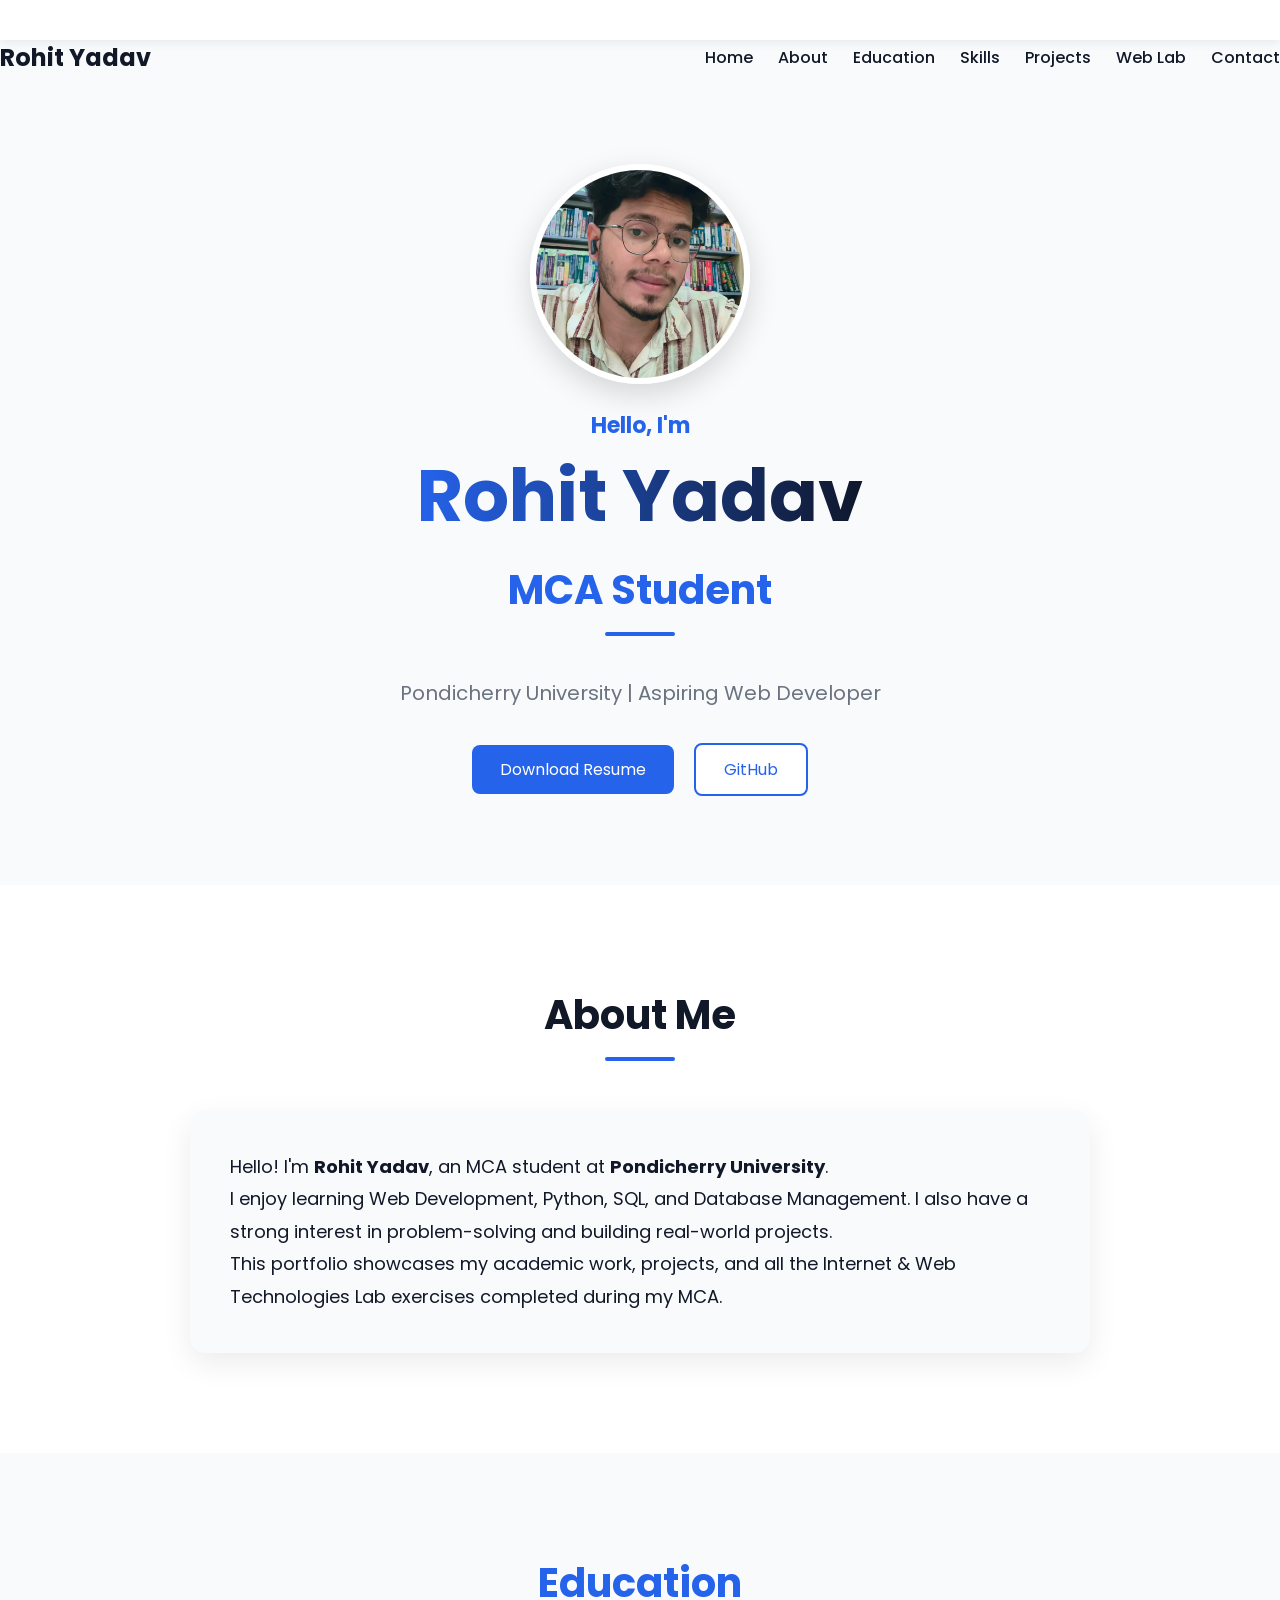
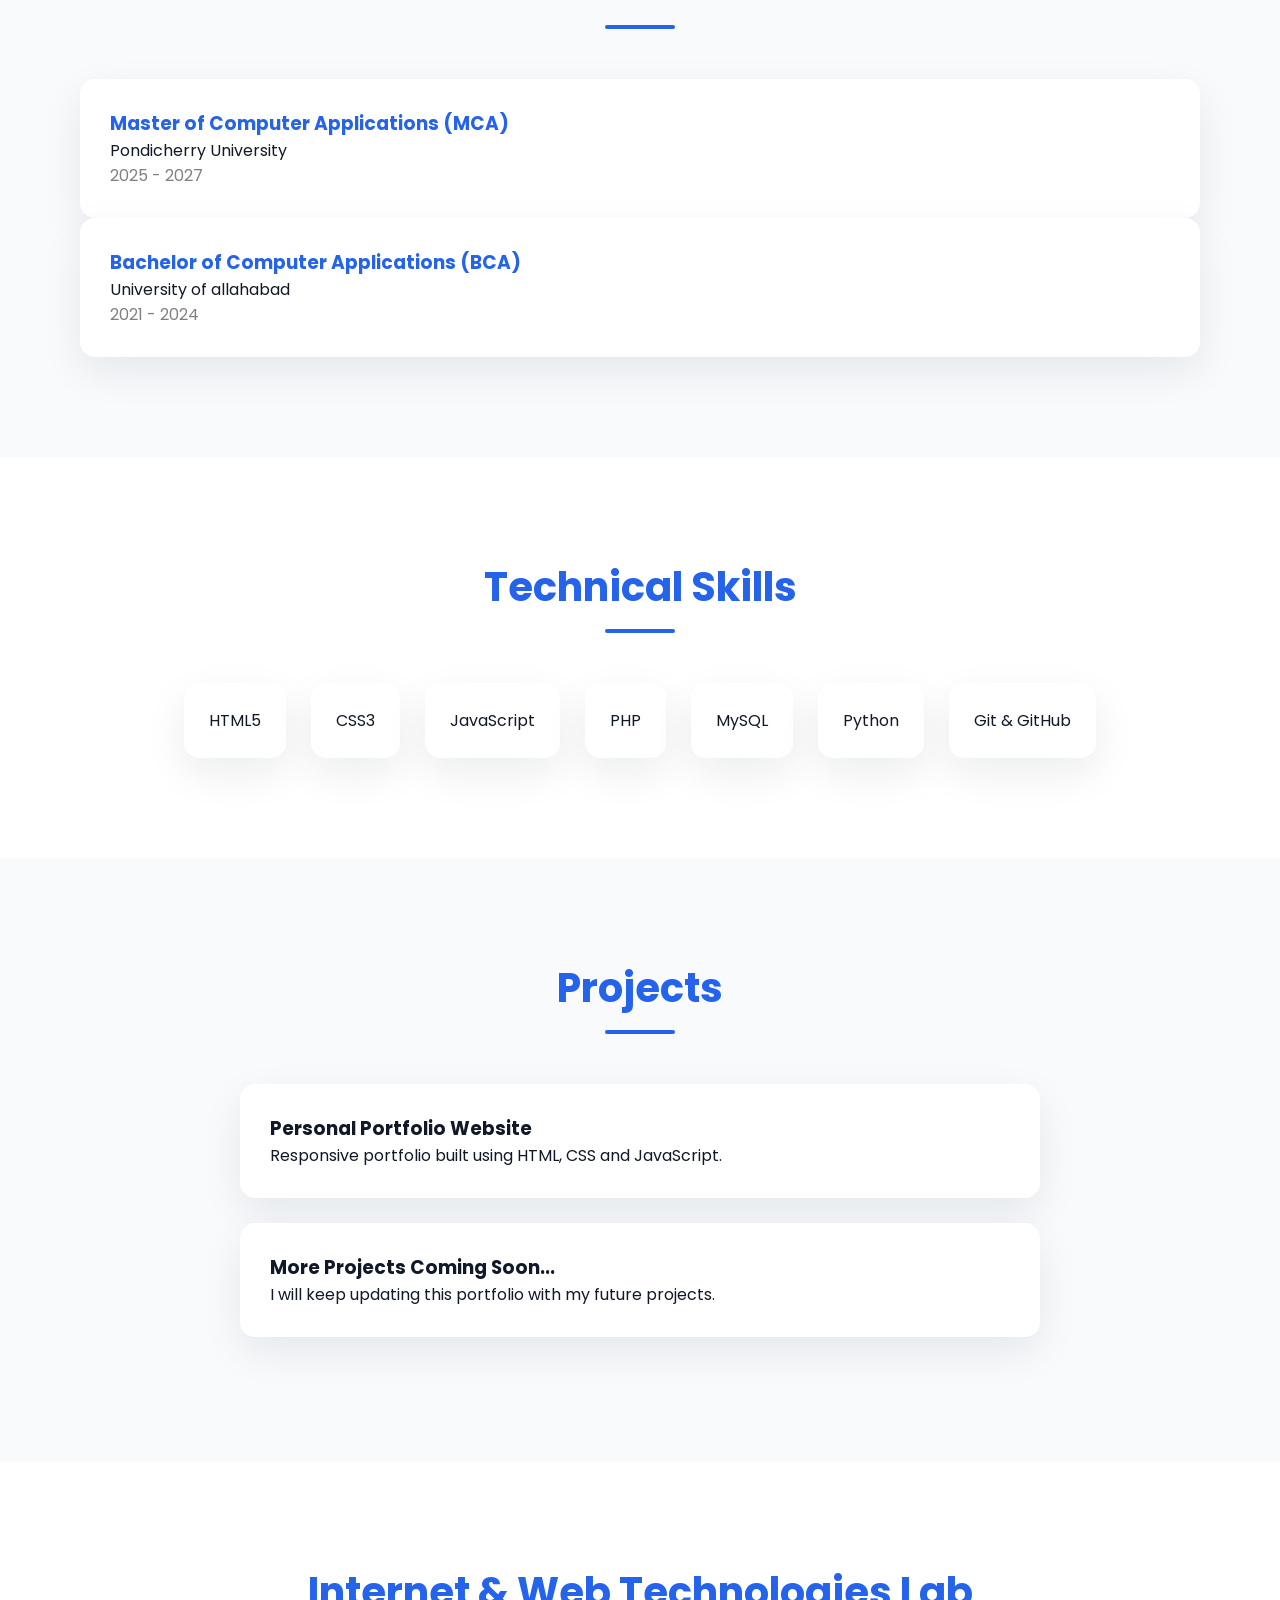
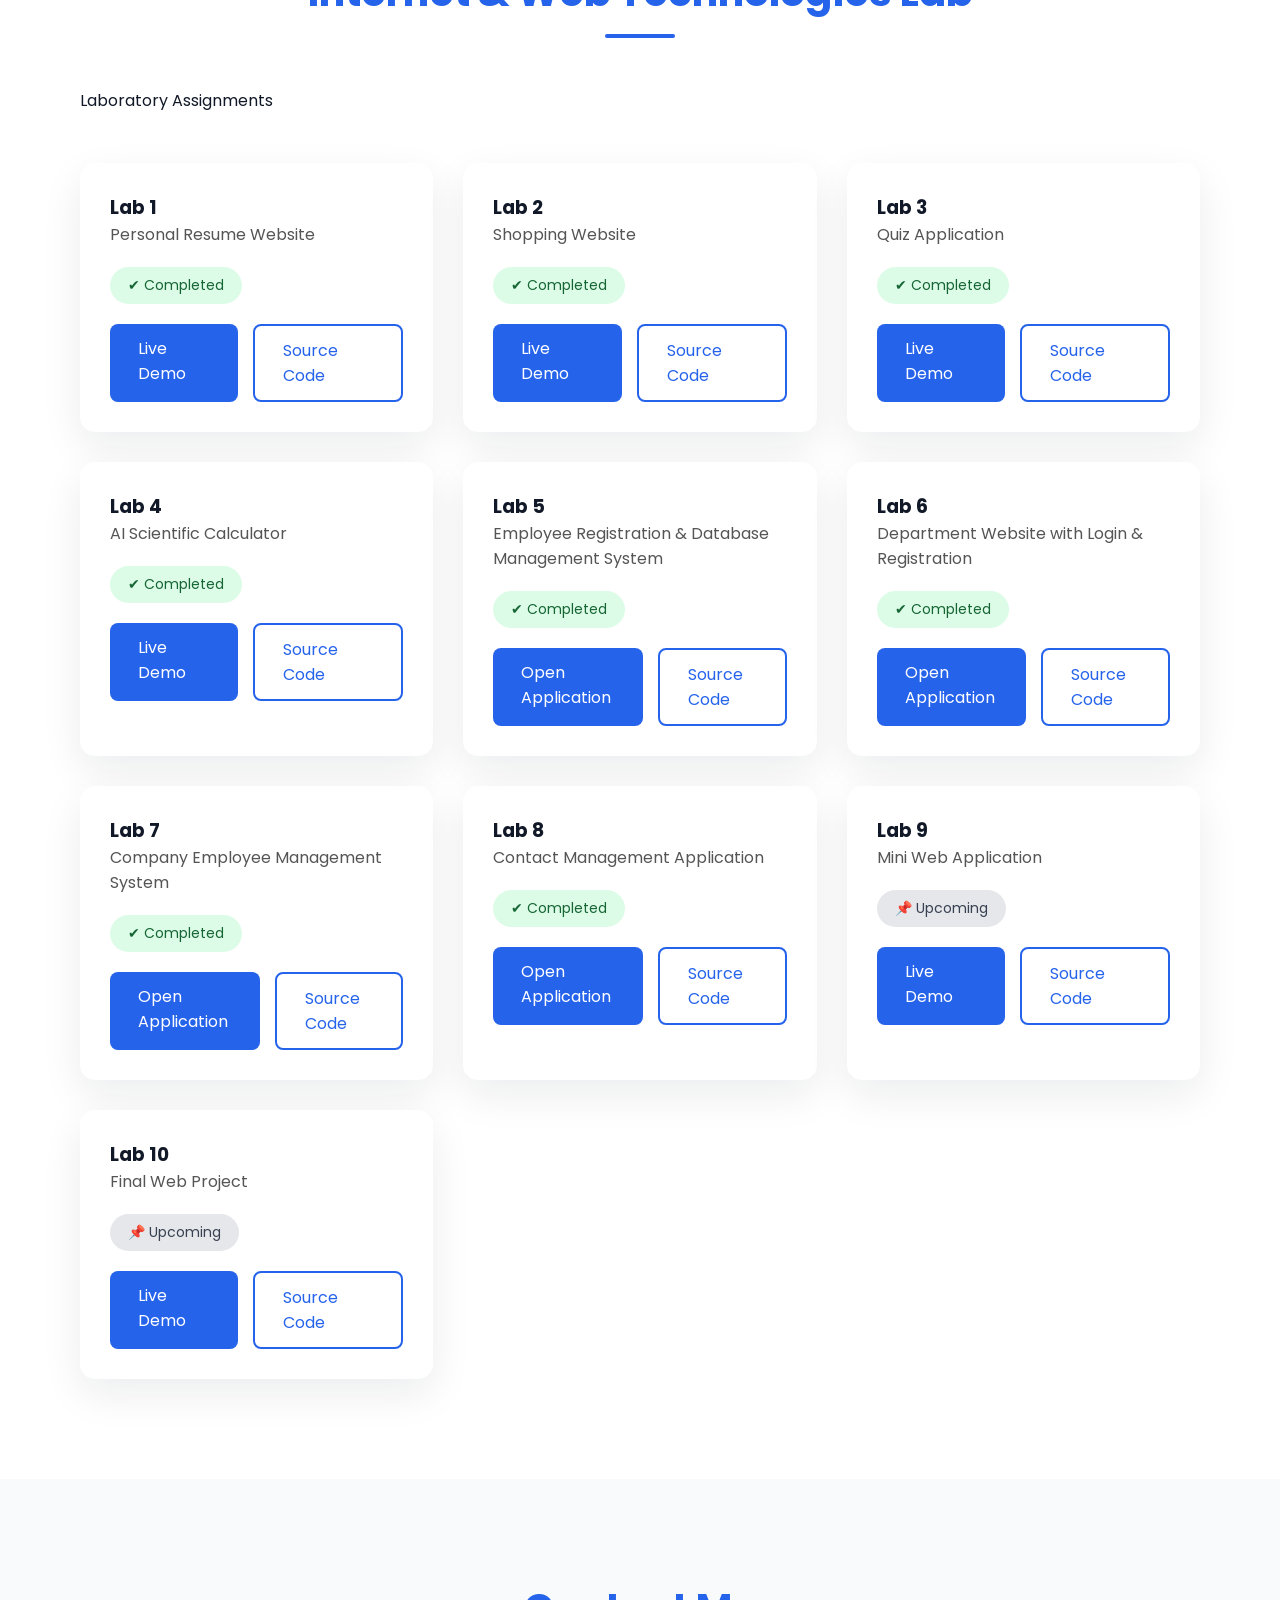
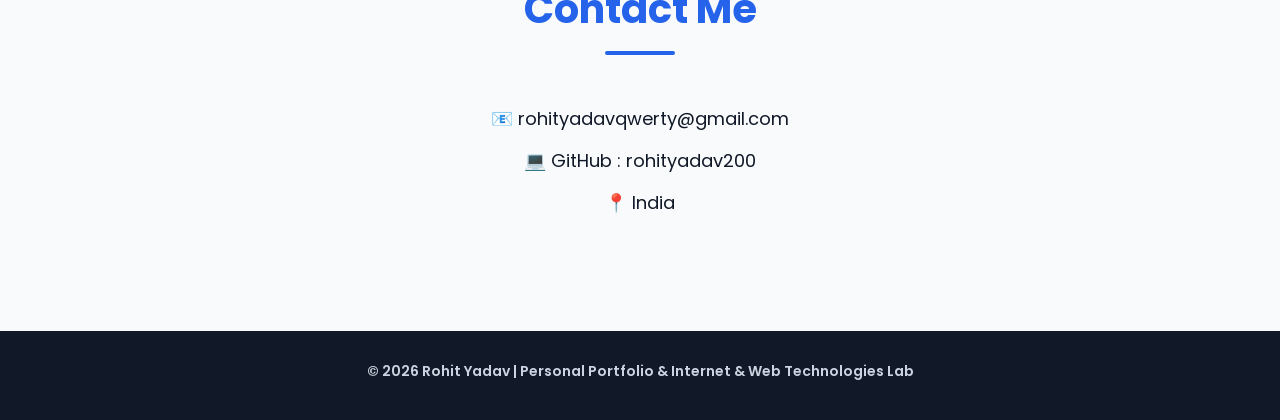
==== index.html @ ee68df91 "Added Lab 8 Contact Management Application" ====
<!DOCTYPE html>
<html lang="en">
<head>
    <meta charset="UTF-8">
    <meta name="viewport" content="width=device-width, initial-scale=1.0">
    <title><title>Rohit Yadav | Portfolio</title></title>
    <link rel="preconnect" href="https://fonts.googleapis.com">
<link rel="preconnect" href="https://fonts.gstatic.com" crossorigin>

<link href="https://fonts.googleapis.com/css2?family=Poppins:wght@300;400;500;600;700&display=swap" rel="stylesheet">
    <link rel="stylesheet" href="style.css">
</head>
<body>

    <header>

    </header>

    <nav>

    <h2>Rohit Yadav</h2>

    <ul>

        <li><a href="#home">Home</a></li>

        <li><a href="#about">About</a></li>

        <li><a href="#education">Education</a></li>

        <li><a href="#skills">Skills</a></li>

        <li><a href="#projects">Projects</a></li>

        <li><a href="#weblab">Web Lab</a></li>

        <li><a href="#contact">Contact</a></li>

    </ul>

</nav>

    <main>

        <section id="home">
           <img src="assets/images/profile.jpg" alt="Rohit Yadav">

    <h3>Hello, I'm</h3>

    <h1>Rohit Yadav</h1>

    <h2>MCA Student</h2>

    <p>
        Pondicherry University | Aspiring Web Developer
    </p>
<div class="buttons">

    <a class="btn" href="#">
        Download Resume
    </a>

    <a class="btn btn-outline"
       href="https://github.com/rohityadav200"
       target="_blank">

        GitHub

    </a>

</div>
    
        </section>

       <section id="about">

    <h2>About Me</h2>

    <div class="about-container">

        <div class="about-text">

            <p>
                Hello! I'm <strong>Rohit Yadav</strong>, an MCA student at
                <strong>Pondicherry University</strong>.
            </p>

            <p>
                I enjoy learning Web Development, Python, SQL, and Database
                Management. I also have a strong interest in problem-solving
                and building real-world projects.
            </p>

            <p>
                This portfolio showcases my academic work, projects, and all
                the Internet & Web Technologies Lab exercises completed during
                my MCA.
            </p>

        </div>

    </div>

</section>

        <section id="education">

    <h2>Education</h2>

    <div class="education-card">

        <h3>Master of Computer Applications (MCA)</h3>

        <p>Pondicherry University</p>

        <span>2025 - 2027</span>

    </div>

    <div class="education-card">

        <h3>Bachelor of Computer Applications (BCA)</h3>

        <p>University of allahabad</p>

        <span>2021 - 2024</span>

    </div>

</section>

        <section id="skills">

    <h2>Technical Skills</h2>

    <div class="skills-container">

        <div class="skill-card">HTML5</div>

        <div class="skill-card">CSS3</div>

        <div class="skill-card">JavaScript</div>

        <div class="skill-card">PHP</div>

        <div class="skill-card">MySQL</div>

        <div class="skill-card">Python</div>

        <div class="skill-card">Git & GitHub</div>

    </div>

</section>

        <section id="projects">

    <h2>Projects</h2>

    <div class="project-card">

        <h3>Personal Portfolio Website</h3>

        <p>Responsive portfolio built using HTML, CSS and JavaScript.</p>

    </div>

    <div class="project-card">

        <h3>More Projects Coming Soon...</h3>

        <p>I will keep updating this portfolio with my future projects.</p>

    </div>

</section>

       <!-- ================= WEB LAB ================= -->

<section id="weblab">

    <div class="section-title">

        <h2>Internet & Web Technologies Lab</h2>

        <p>Laboratory Assignments</p>

    </div>

    <div class="lab-container">

    <!-- Lab 1 -->

<div class="lab-card">

    <h3>Lab 1</h3>

    <p>Personal Resume Website</p>

    <span class="status completed">
        ✔ Completed
    </span>

    <div class="lab-buttons">

        <a href="labs/lab1/index.html" class="btn">
            Live Demo
        </a>

        <a href="https://github.com/rohityadav200/web-lab-portfolio/tree/main/labs/lab1"
           target="_blank"
           class="btn btn-outline">

            Source Code

        </a>

    </div>

</div>

<!-- Lab 2 -->

<div class="lab-card">

    <h3>Lab 2</h3>

    <p>Shopping Website</p>

    <span class="status completed">
        ✔ Completed
    </span>

    <div class="lab-buttons">

        <a href="labs/lab2/index.html" class="btn">
            Live Demo
        </a>

        <a href="https://github.com/rohityadav200/web-lab-portfolio/tree/main/labs/lab2"
           target="_blank"
           class="btn btn-outline">

            Source Code

        </a>

    </div>

</div>

<!-- Lab 3 -->

<div class="lab-card">

    <h3>Lab 3</h3>

    <p>Quiz Application</p>

    <span class="status completed">
        ✔ Completed
    </span>

    <div class="lab-buttons">

        <a href="labs/lab3/index.html" class="btn">
            Live Demo
        </a>

        <a href="https://github.com/rohityadav200/web-lab-portfolio/tree/main/labs/lab3"
           target="_blank"
           class="btn btn-outline">

            Source Code

        </a>

    </div>

</div>
        <!-- Lab 4 -->

<!-- Lab 4 -->

<div class="lab-card">

    <h3>Lab 4</h3>

    <p>AI Scientific Calculator</p>

    <span class="status completed">
        ✔ Completed
    </span>

    <div class="lab-buttons">

        <a href="labs/lab4/index.html" class="btn">
            Live Demo
        </a>

        <a href="https://github.com/rohityadav200/web-lab-portfolio/tree/main/labs/lab4"
           target="_blank"
           class="btn btn-outline">

            Source Code

        </a>

    </div>

</div>

<!-- Lab 5 -->

<div class="lab-card">

    <h3>Lab 5</h3>

    <p>Employee Registration & Database Management System</p>

    <span class="status completed">
        ✔ Completed
    </span>

    <div class="lab-buttons">

      <a href="http://localhost:8000/labs/lab5/" class="btn">
    Open Application
</a>

        <a href="https://github.com/rohityadav200/web-lab-portfolio/tree/main/labs/lab5"
           target="_blank"
           class="btn btn-outline">

            Source Code

        </a>

    </div>

</div>

<!-- Lab 6 -->

<div class="lab-card">

    <h3>Lab 6</h3>

    <p>Department Website with Login & Registration</p>

    <span class="status completed">
        ✔ Completed
    </span>

    <div class="lab-buttons">

        <a href="http://localhost:8000/labs/lab6/"
           class="btn">

            Open Application

        </a>

        <a href="https://github.com/rohityadav200/web-lab-portfolio/tree/main/labs/lab6"
           target="_blank"
           class="btn btn-outline">

            Source Code

        </a>

    </div>

</div>

<!-- Lab 7 -->

<div class="lab-card">

    <h3>Lab 7</h3>

    <p>Company Employee Management System</p>

    <span class="status completed">
        ✔ Completed
    </span>

    <div class="lab-buttons">

        <a href="http://localhost:8000/labs/lab7/index.php"
           class="btn">

            Open Application

        </a>

        <a href="https://github.com/rohityadav200/web-lab-portfolio/tree/main/labs/lab7"
           target="_blank"
           class="btn btn-outline">

            Source Code

        </a>

    </div>

</div>

<!-- Lab 8 -->

<div class="lab-card">

    <h3>Lab 8</h3>

    <p>Contact Management Application</p>

    <span class="status completed">
        ✔ Completed
    </span>

    <div class="lab-buttons">

        <a href="http://localhost:8000/labs/lab8/index.php"
           class="btn">

            Open Application

        </a>

        <a href="https://github.com/rohityadav200/web-lab-portfolio/tree/main/labs/lab8"
           target="_blank"
           class="btn btn-outline">

            Source Code

        </a>

    

</div>
</div>

<!-- Lab 9 -->

<div class="lab-card">

    <h3>Lab 9</h3>

    <p>Mini Web Application</p>

    <span class="status pending">
        📌 Upcoming
    </span>

    <div class="lab-buttons">

        <a href="#" class="btn">Live Demo</a>

        <a href="#" class="btn btn-outline">Source Code</a>

    </div>

</div>

<!-- Lab 10 -->

<div class="lab-card">

    <h3>Lab 10</h3>

    <p>Final Web Project</p>

    <span class="status pending">
        📌 Upcoming
    </span>

    <div class="lab-buttons">

        <a href="#" class="btn">Live Demo</a>

        <a href="#" class="btn btn-outline">Source Code</a>

    </div>

</div>

    </div>

</section>

       <section id="contact">

<h2>Contact Me</h2>

<p>📧 rohityadavqwerty@gmail.com</p>

<p>💻 GitHub : rohityadav200</p>

<p>📍 India</p>

</section>

    </main>

    <footer>
    <p>© 2026 Rohit Yadav | Personal Portfolio & Internet & Web Technologies Lab</p>
</footer>

    <script src="script.js"></script>

</body>
</html>
---- style.css ----
html{
    scroll-behavior: smooth;
}
/* Reset */
*{
    margin: 0;
    padding: 0;
    box-sizing: border-box;
}

/* Body */
body{
    font-family: "Poppins", sans-serif;
    background:#f8fafc;
    color:#111827;
}
/* Navbar */

header{

    position:sticky;

    top:0;

    z-index:1000;

    background:white;

    padding:20px 80px;

    box-shadow:0 2px 10px rgba(0,0,0,.08);

}
nav{
    display: flex;
    justify-content: space-between;
    align-items: center;
}

nav ul{
    list-style: none;
    display: flex;
    gap: 25px;
}

nav a{
    text-decoration: none;
    color: #111827;
    font-weight: 500;
}

nav a:hover{
    color: #2563eb;
}
/* Hero Section */

#home{
    min-height:90vh;

    display:flex;
    flex-direction:column;

    justify-content:center;
    align-items:center;

    text-align:center;

    padding:40px;
}
#home h1{
    font-size:60px;
}

#home h2{
    color:#2563eb;
    margin:10px 0;
}

#home p{
    color:#6b7280;
}
.buttons{
    display:flex;
    justify-content:center;
    align-items:center;
    gap:20px;
    margin-top:35px;
}

.btn{

    background:#2563eb;
    color:white;

    text-decoration:none;

    padding:12px 28px;

    border-radius:8px;

    transition:.3s;
}

.btn:hover{

    background:#1d4ed8;

}

.btn-outline{

    background:white;

    color:#2563eb;

    border:2px solid #2563eb;

}
#home h3{

    color:#2563eb;

    font-size:22px;

}

#home p{

    margin-top:20px;

    font-size:20px;

}
/* Profile Image */

#home img{
    width:220px;
    height:220px;

    object-fit:cover;

    border-radius:50%;

    border:6px solid white;

    box-shadow:0 10px 30px rgba(0,0,0,.15);

    margin-bottom:25px;
}
#home img:hover{
    transform: scale(1.05);
    transition: .4s;
}
#home h1{
    font-size:72px;
    font-weight:700;

    background: linear-gradient(90deg,#2563eb,#0f172a);

    -webkit-background-clip:text;

    -webkit-text-fill-color:transparent;
}
/* ================= ABOUT ================= */

#about{

    padding:100px 80px;

    background:white;

}

#about h2{

    text-align:center;

    font-size:40px;

    margin-bottom:50px;

    color:#111827;

}

.about-container{

    max-width:900px;

    margin:auto;

}

.about-text{

    background:#f8fafc;

    padding:40px;

    border-radius:15px;

    box-shadow:0 10px 30px rgba(0,0,0,.08);

    line-height:1.8;

    font-size:18px;

}
/* ================= EDUCATION ================= */

#education{

    padding:100px 80px;

    background:#f8fafc;

}

#education h2{

    text-align:center;

    font-size:40px;

    margin-bottom:50px;

}

.education-card{

    background: white;

    padding: 30px;

    border-radius: 15px;

    box-shadow: 0 15px 40px rgba(15, 23, 42, 0.08);

    transition: 0.35s;

    cursor: pointer;

}

.education-card:hover{

    transform: translateY(-10px);

    box-shadow: 0 20px 40px rgba(0,0,0,0.15);

}
.education-card h3{

    color:#2563eb;

}

.education-card span{

    color:gray;

}
/* ================= SKILLS ================= */

#skills{

    padding:100px 80px;

    background:white;

}

#skills h2{

    text-align:center;

    margin-bottom:50px;

    font-size:40px;

}

.skills-container{

    display:flex;

    flex-wrap:wrap;

    justify-content:center;

    gap:25px;

}

.skill-card{

    background: white;

    padding: 25px;

    border-radius: 15px;

    text-align: center;

    box-shadow: 0 15px 40px rgba(15,23,42,.08);

    transition: .35s;

    cursor: pointer;

}

.skill-card:hover{

    transform: translateY(-10px);

    background: var(--primary);

    color: yellowgreen;

}
.about-card{

    background: white;

    padding: 35px;

    border-radius: 15px;

    box-shadow: 0 15px 40px rgba(15,23,42,.08);

    transition: .35s;

}
.about-card:hover{

    transform: translateY(-8px);

}
/* ================= WEB LAB ================= */
.lab-container{

    display:grid;

    grid-template-columns:repeat(auto-fit,minmax(300px,1fr));

    gap:30px;

    margin-top:50px;

}
#weblab{

    padding:100px 80px;

    background:white;

}

#weblab h2{

    text-align:center;

    margin-bottom:50px;

}

.lab-card{

    background: white;

    padding: 30px;

    border-radius: 15px;

    box-shadow: 0 15px 40px rgba(15,23,42,.08);

    transition: .35s;

    cursor: pointer;

}
.lab-card:hover{

    transform: translateY(-10px);

    box-shadow: 0 20px 40px rgba(0,0,0,.15);

}
.lab-card p{

    color:#555;

    margin-bottom:20px;

}
.status{

    display:inline-block;

    padding:8px 18px;

    border-radius:30px;

    font-size:14px;

    margin-bottom:20px;

}
.completed{

    background:#dcfce7;

    color:#166534;

}
.progress{

    background:#fef3c7;

    color:#92400e;

}
.lab-buttons{

    display:flex;

    gap:15px;

}
.pending{

    background:#e5e7eb;

    color:#374151;

}
/* ================= PROJECTS ================= */

#projects{

    padding:100px 80px;

    background:#f8fafc;

}

#projects h2{

    text-align:center;

    margin-bottom:50px;

}

.project-card{

    background: white;

    max-width: 800px;

    margin: 25px auto;

    padding: 30px;

    border-radius: 15px;

    box-shadow: 0 15px 40px rgba(15, 23, 42, 0.08);

    transition: 0.35s;

    cursor: pointer;

}
.project-card:hover{

    transform: translateY(-10px);

    box-shadow: 0 20px 40px rgba(0, 0, 0, 0.15);

}
/* ================= CONTACT ================= */

#contact{

    padding:100px 80px;

    background:#f8fafc;

    text-align:center;

}
/* ================= FOOTER ================= */

footer{
    background: #111827;
    color: white;
    text-align: center;
    padding: 30px 20px;
}

footer p:first-child{
    font-size: 18px;
    font-weight: 600;
    margin-bottom: 8px;
}

footer p:last-child{
    font-size: 14px;
    color: #cbd5e1;
}
section h2{

    font-size:40px;

    text-align:center;

    margin-bottom:50px;

    color:#2563eb;

    position:relative;

}

section h2::after{

    content:"";

    width:70px;

    height:4px;

    background:#2563eb;

    display:block;

    margin:12px auto;

    border-radius:10px;

}
.education-card,
.project-card,
.lab-card{

    transition:.35s;

}

.education-card:hover,
.project-card:hover,
.lab-card:hover{

    transform:translateY(-8px);

    box-shadow:0 15px 35px rgba(0,0,0,.15);

}
#contact p{

    margin:15px 0;

    font-size:18px;

}
#home{

    animation:fadeUp 1s ease;

}

@keyframes fadeUp{

    from{

        opacity:0;

        transform:translateY(40px);

    }

    to{

        opacity:1;

        transform:translateY(0);

    }

}

nav ul li a{

    position: relative;

    transition: .3s;

}

nav ul li a::after{

    content: "";

    position: absolute;

    left: 0;

    bottom: -6px;

    width: 0;

    height: 3px;

    background: var(--primary);

    transition: .3s;

}

nav ul li a{

    position: relative;

    transition: .3s;

}

nav ul li a::after{

    content: "";

    position: absolute;

    left: 0;

    bottom: -6px;

    width: 0;

    height: 3px;

    background: var(--primary);

    transition: .3s;

}

nav ul li a{

    position: relative;

    transition: .3s;

}

nav ul li a::after{

    content: "";

    position: absolute;

    left: 0;

    bottom: -6px;

    width: 0;

    height: 3px;

    background: var(--primary);

    transition: .3s;

}



/* media */
@media(max-width:768px){

nav{

    flex-direction:column;

}

nav ul{

    flex-direction:column;

    margin-top:20px;

}

header{

    padding:20px;

}

#home h1{

    font-size:42px;

}

.buttons{

    flex-direction:column;

}

#about,
#education,
#skills,
#projects,
#weblab,
#contact{

    padding:70px 25px;

}

}
nav ul li a{

    position: relative;

    transition: .3s;

}

nav ul li a::after{

    content: "";

    position: absolute;

    left: 0;

    bottom: -6px;

    width: 0;

    height: 3px;

    background: var(--primary);

    transition: .3s;

}

nav ul li a:hover::after{

    width: 100%;

}
section{

    animation: fadeUp .8s ease;

}

@keyframes fadeUp{

    from{

        opacity:0;

        transform:translateY(40px);

    }

    to{

        opacity:1;

        transform:translateY(0);

    }

}
.btn{

    transition:.3s;

}

.btn:hover{

    transform:translateY(-4px);

    box-shadow:0 12px 25px rgba(37,99,235,.3);

}

/* =========================
   Responsive Design
========================= */

@media (max-width: 768px) {

    nav{

        flex-direction: column;

        padding: 20px;

    }

    nav ul{

        flex-direction: column;

        gap: 15px;

        margin-top: 20px;

    }

    #home{

        padding: 50px 20px;

        text-align: center;

    }

    #home img{

        width: 180px;

        height: 180px;

    }

    .buttons{

        flex-direction: column;

        align-items: center;

    }

    .skills-container{

        grid-template-columns: 1fr;

    }

    .lab-container{

        grid-template-columns: 1fr;

    }

    .education-container{

        grid-template-columns: 1fr;

    }

    .projects-container{

        grid-template-columns: 1fr;

    }

}
.btn-outline:hover {
    background: white;
    color: #2563eb;
    border-color: #2563eb;
}
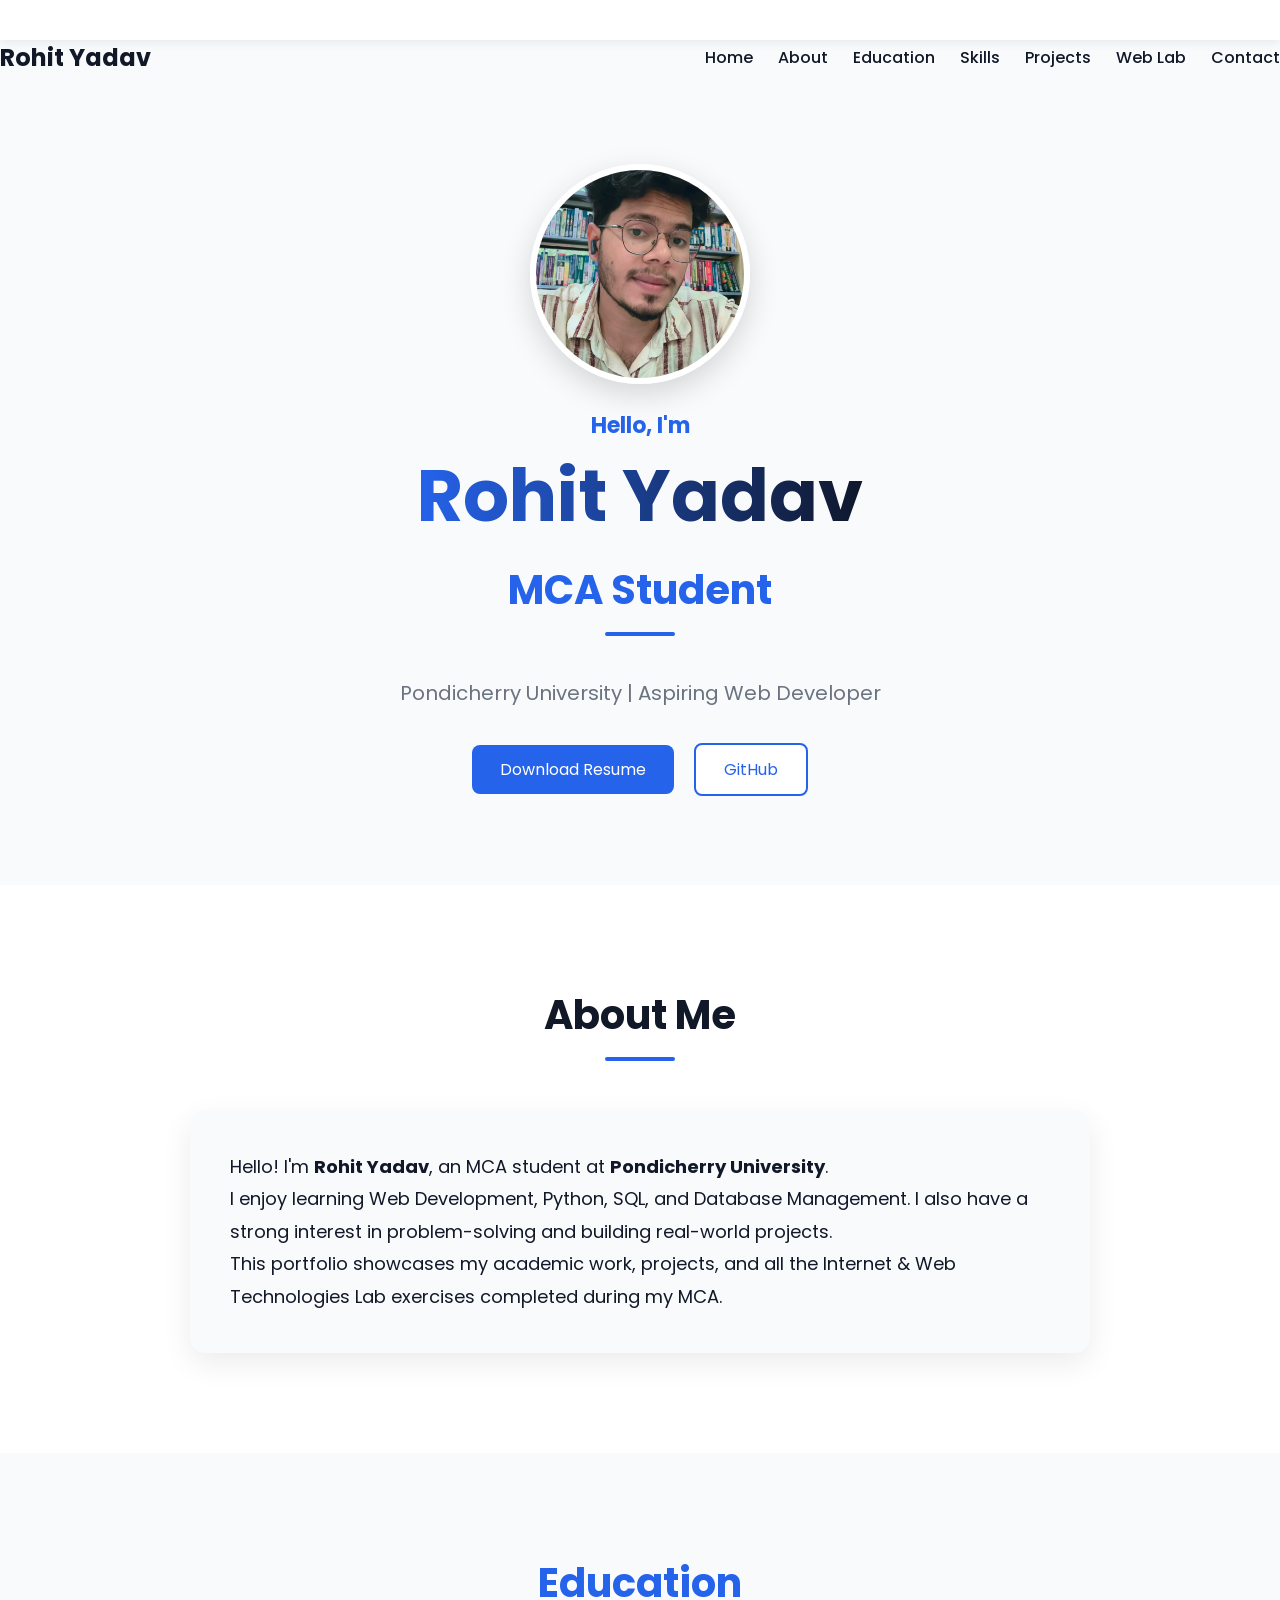
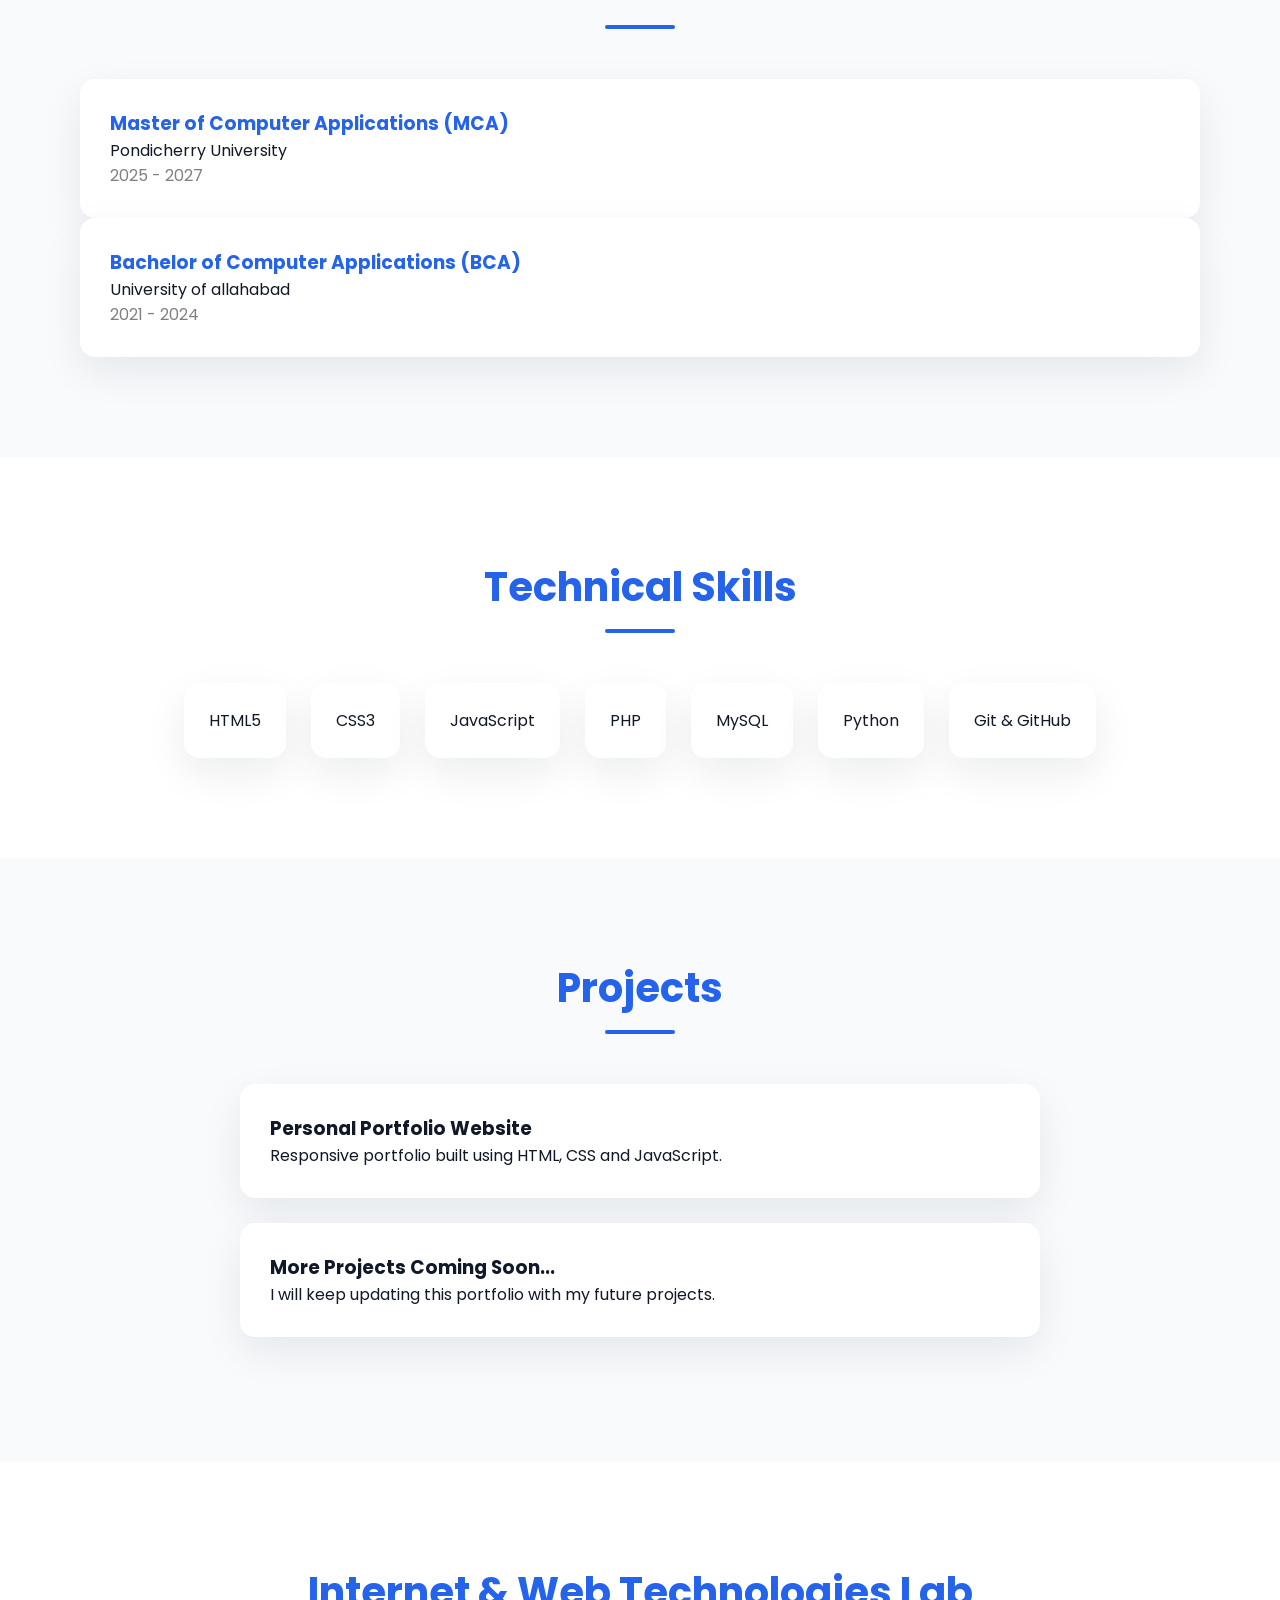
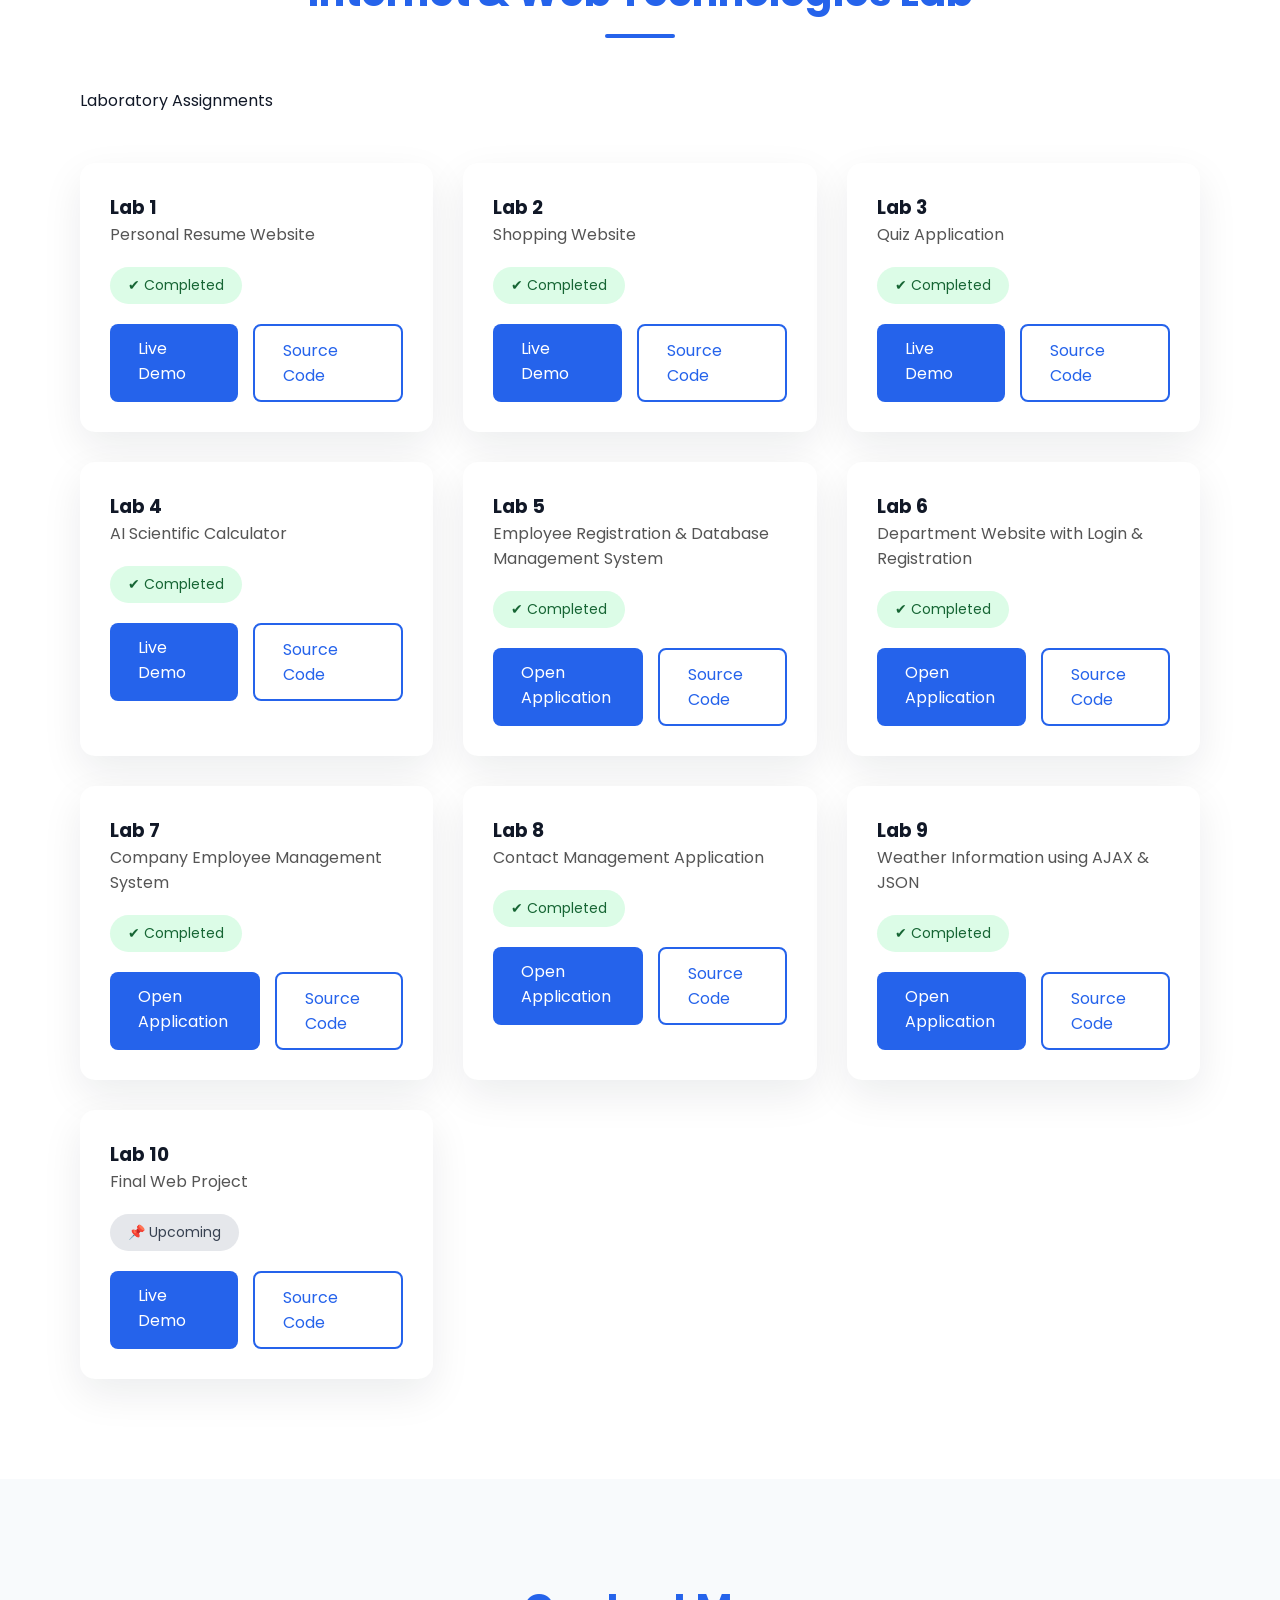
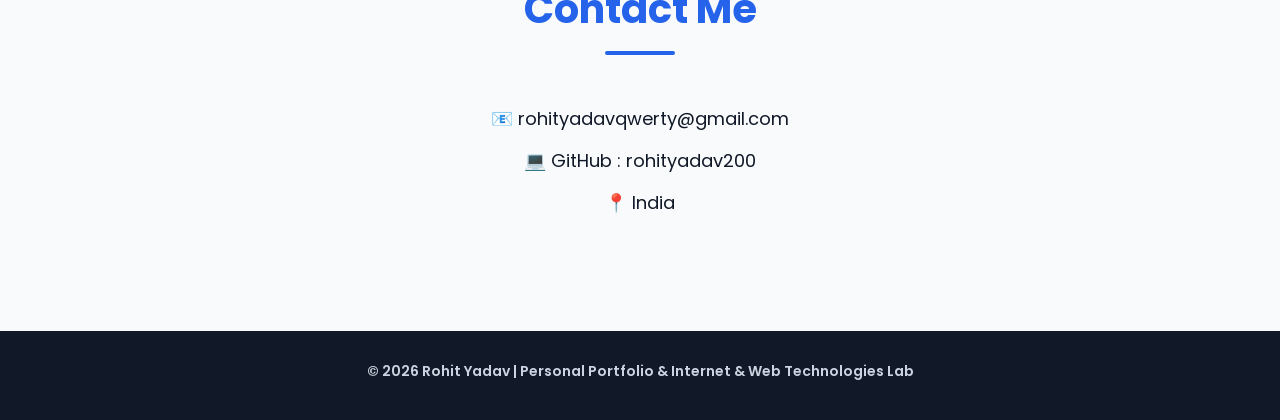
==== commit 354ad41e: "Updated portfolio with Lab 9 Weather Application" ====
--- a/index.html
+++ b/index.html
@@ -446,17 +446,28 @@
 
     <h3>Lab 9</h3>
 
-    <p>Mini Web Application</p>
-
-    <span class="status pending">
-        📌 Upcoming
-    </span>
-
-    <div class="lab-buttons">
-
-        <a href="#" class="btn">Live Demo</a>
-
-        <a href="#" class="btn btn-outline">Source Code</a>
+    <p>Weather Information using AJAX & JSON</p>
+
+    <span class="status completed">
+        ✔ Completed
+    </span>
+
+    <div class="lab-buttons">
+
+        <a
+            href="http://localhost:8000/labs/lab9/"
+            class="btn"
+        >
+            Open Application
+        </a>
+
+        <a
+            href="https://github.com/rohityadav200/web-lab-portfolio/tree/main/labs/lab9"
+            target="_blank"
+            class="btn btn-outline"
+        >
+            Source Code
+        </a>
 
     </div>
 
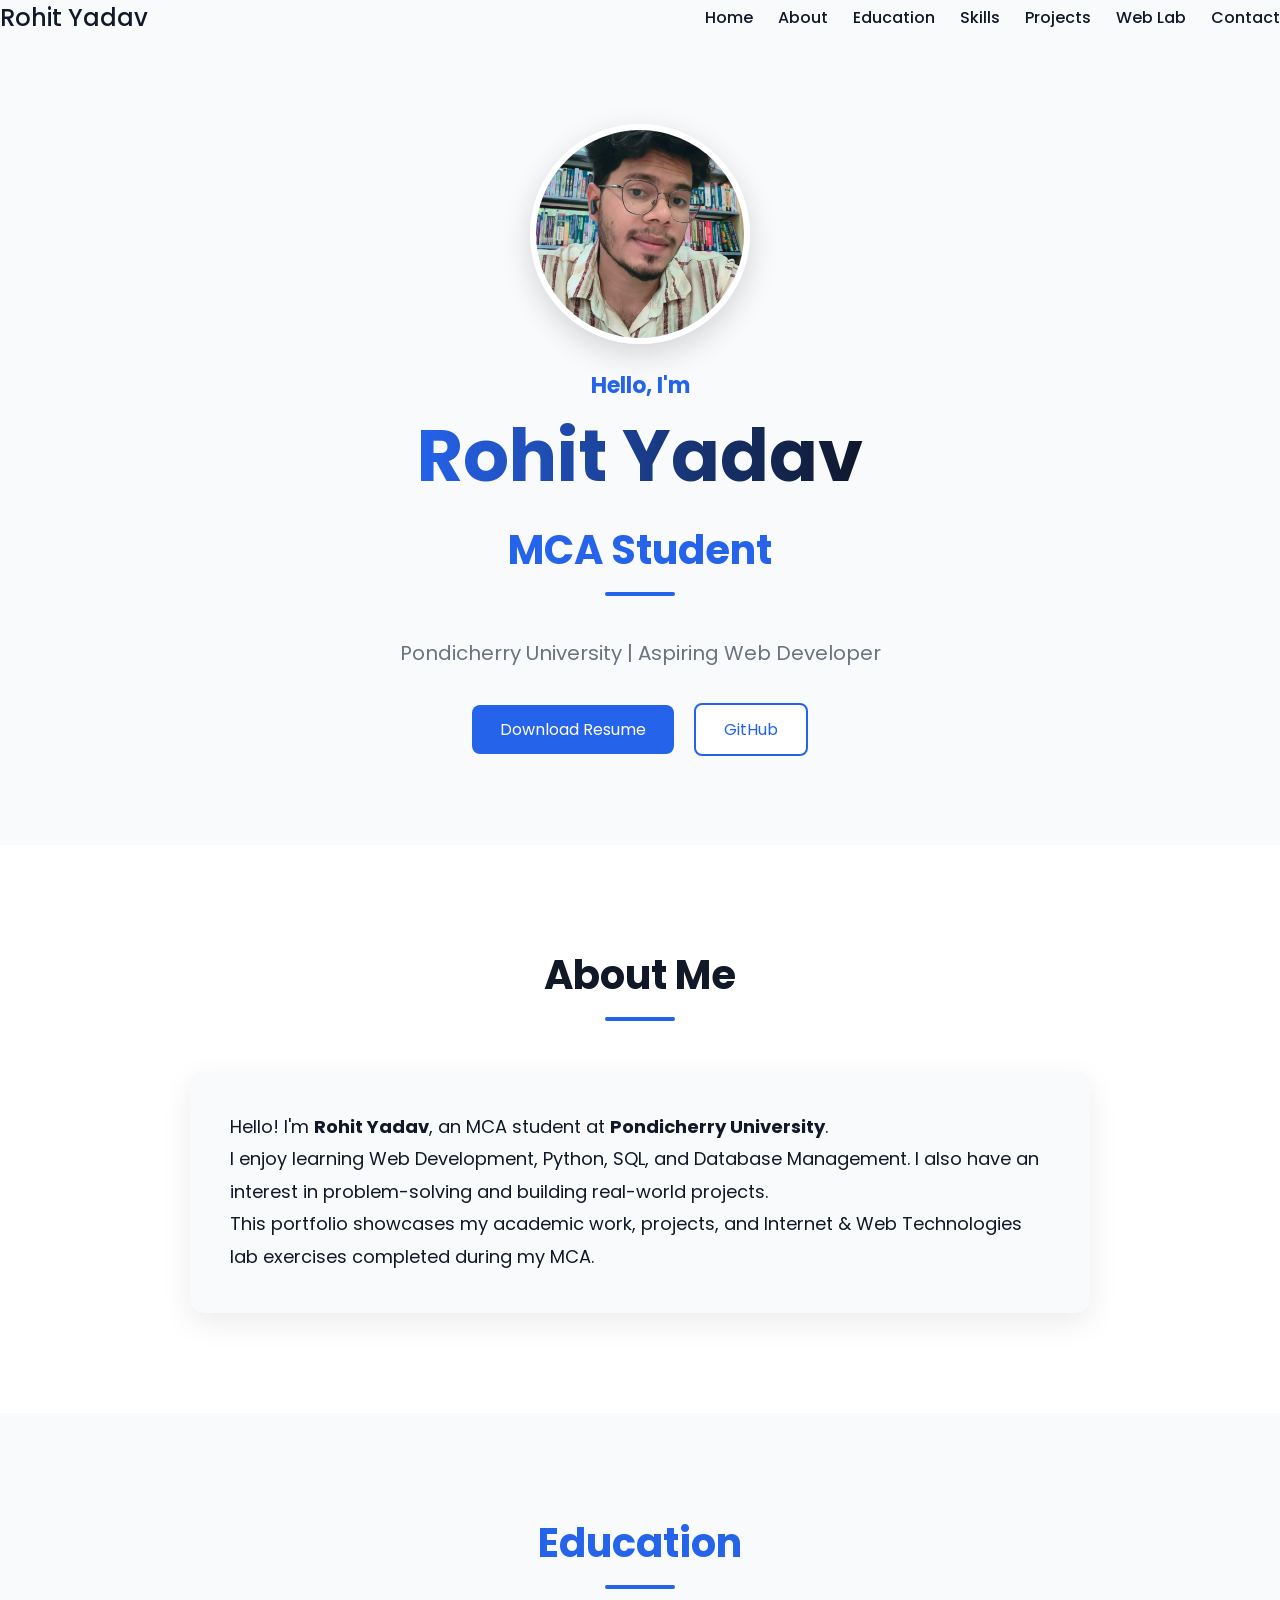
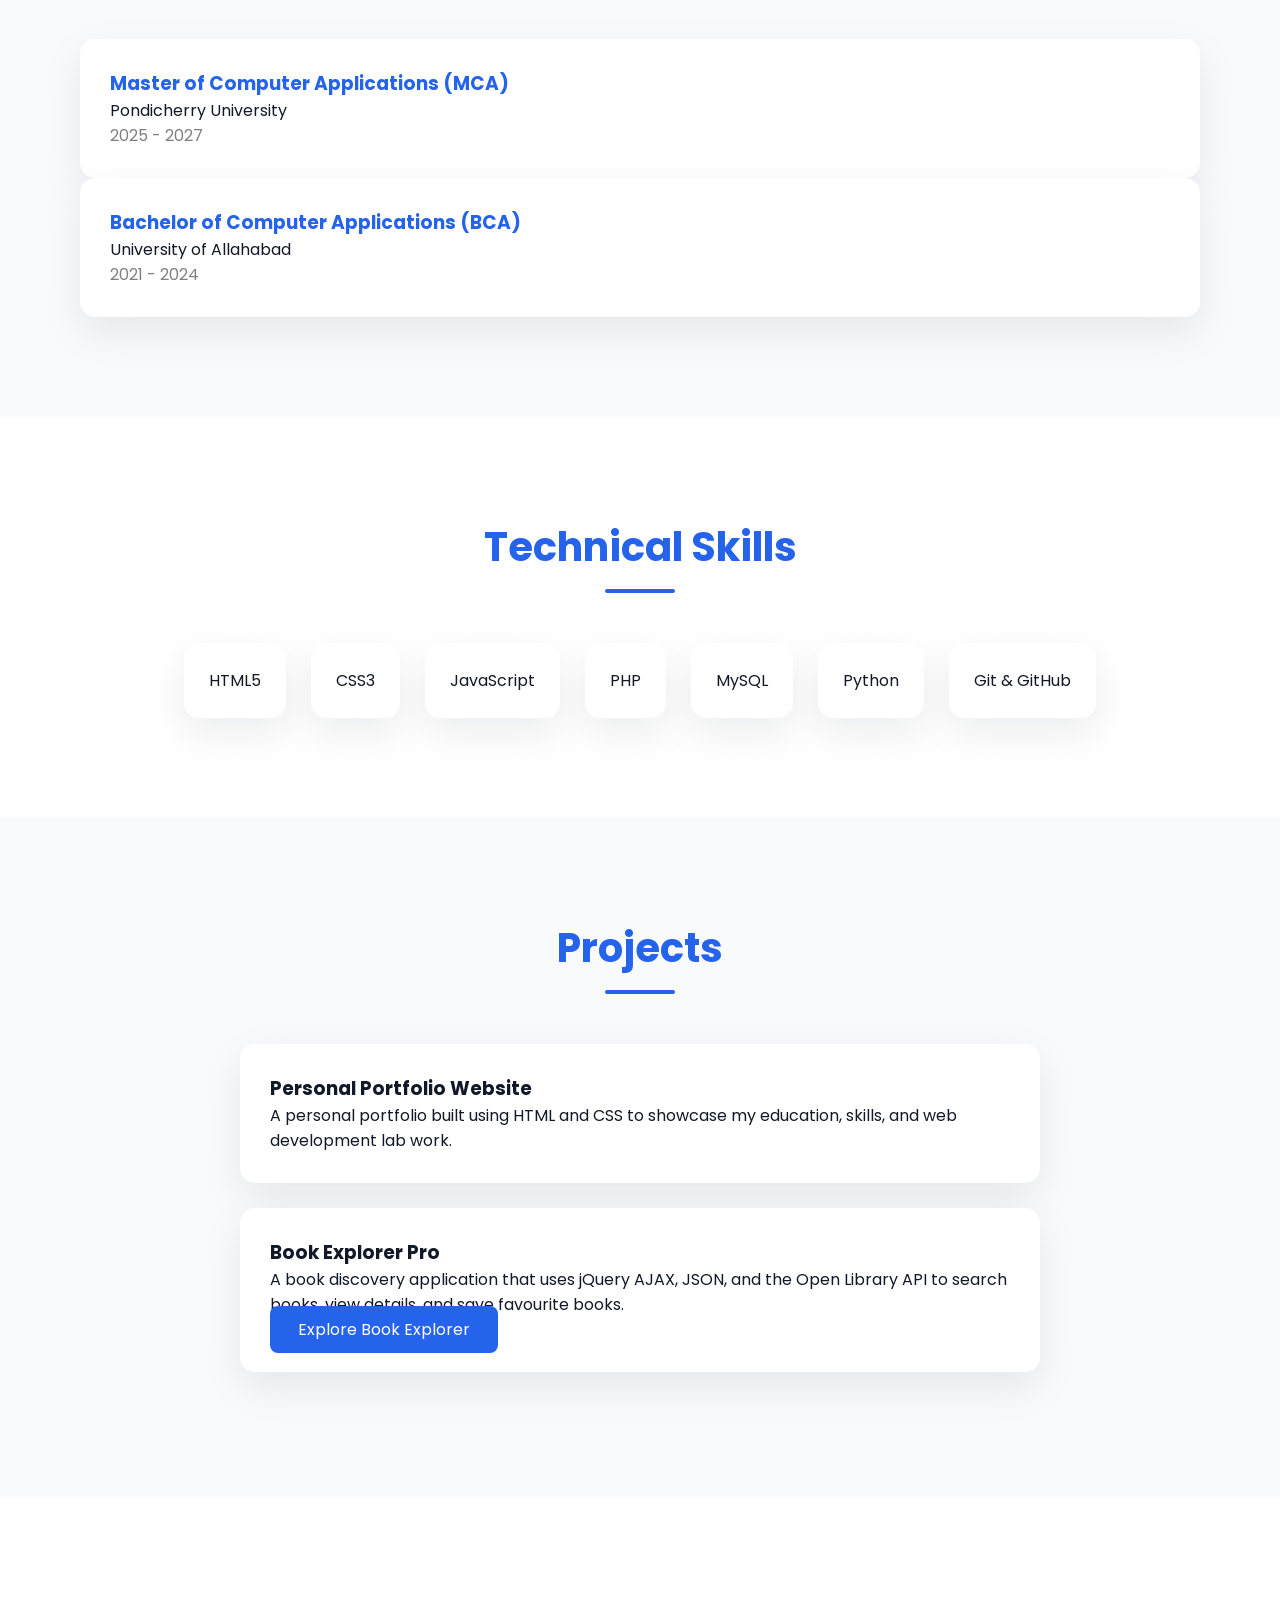
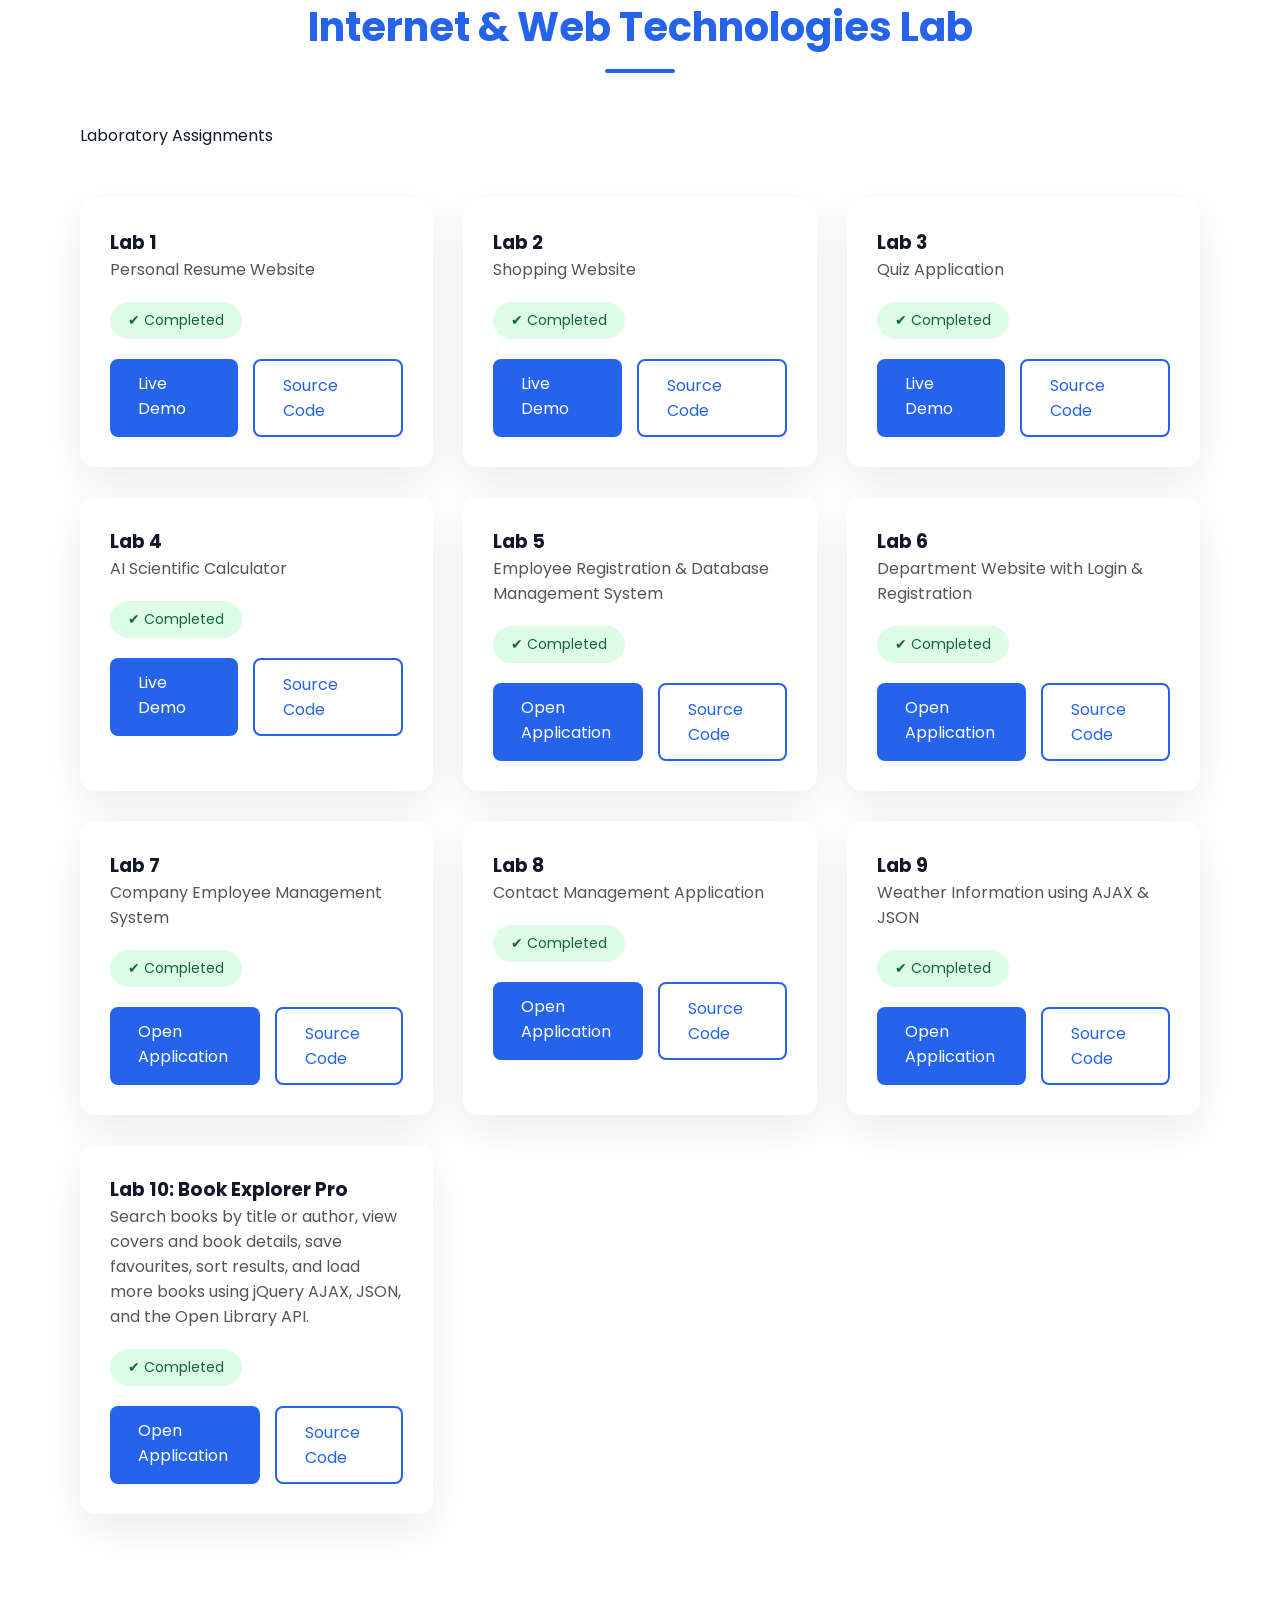
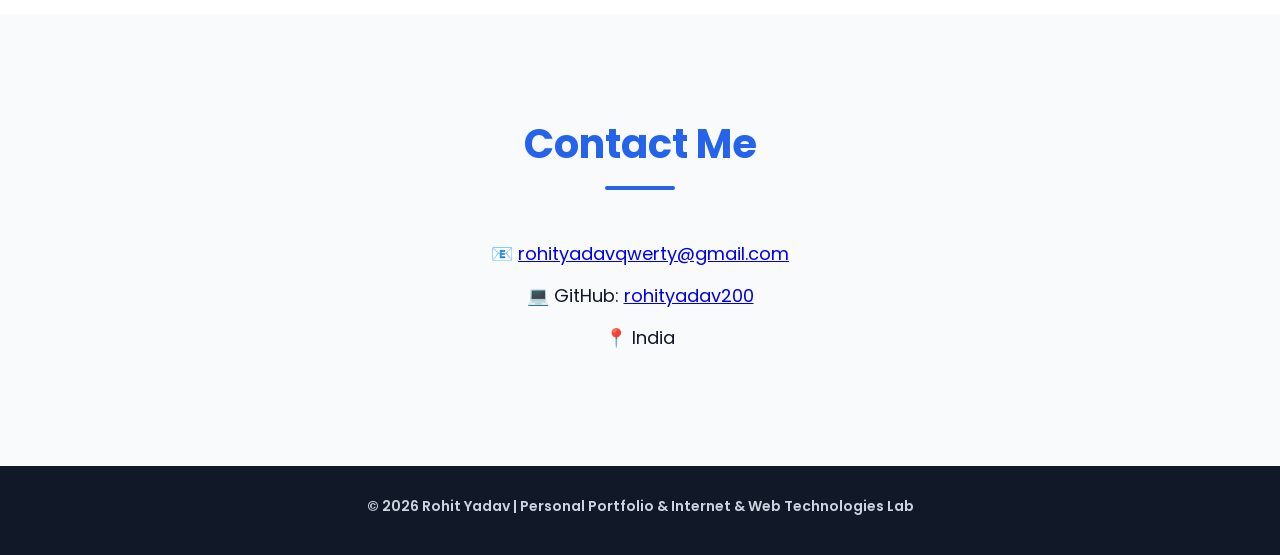
==== commit 12c802ef: "Update GitHub links for all 10 labs" ====
--- a/index.html
+++ b/index.html
@@ -1,523 +1,430 @@
+
 <!DOCTYPE html>
 <html lang="en">
 <head>
     <meta charset="UTF-8">
     <meta name="viewport" content="width=device-width, initial-scale=1.0">
-    <title><title>Rohit Yadav | Portfolio</title></title>
+    <meta name="description" content="Rohit Yadav's MCA portfolio featuring education, technical skills, projects, and Internet & Web Technologies laboratory assignments.">
+
+    <title>Rohit Yadav | Portfolio</title>
+
     <link rel="preconnect" href="https://fonts.googleapis.com">
-<link rel="preconnect" href="https://fonts.gstatic.com" crossorigin>
-
-<link href="https://fonts.googleapis.com/css2?family=Poppins:wght@300;400;500;600;700&display=swap" rel="stylesheet">
+    <link rel="preconnect" href="https://fonts.gstatic.com" crossorigin>
+    <link href="https://fonts.googleapis.com/css2?family=Poppins:wght@300;400;500;600;700&display=swap" rel="stylesheet">
+
     <link rel="stylesheet" href="style.css">
 </head>
+
 <body>
 
-    <header>
-
-    </header>
-
+    <!-- Navigation -->
     <nav>
-
-    <h2>Rohit Yadav</h2>
-
-    <ul>
-
-        <li><a href="#home">Home</a></li>
-
-        <li><a href="#about">About</a></li>
-
-        <li><a href="#education">Education</a></li>
-
-        <li><a href="#skills">Skills</a></li>
-
-        <li><a href="#projects">Projects</a></li>
-
-        <li><a href="#weblab">Web Lab</a></li>
-
-        <li><a href="#contact">Contact</a></li>
-
-    </ul>
-
-</nav>
+        <h2><a href="#home" class="nav-brand">Rohit Yadav</a></h2>
+
+        <ul>
+            <li><a href="#home">Home</a></li>
+            <li><a href="#about">About</a></li>
+            <li><a href="#education">Education</a></li>
+            <li><a href="#skills">Skills</a></li>
+            <li><a href="#projects">Projects</a></li>
+            <li><a href="#weblab">Web Lab</a></li>
+            <li><a href="#contact">Contact</a></li>
+        </ul>
+    </nav>
 
     <main>
 
+        <!-- Home -->
         <section id="home">
-           <img src="assets/images/profile.jpg" alt="Rohit Yadav">
-
-    <h3>Hello, I'm</h3>
-
-    <h1>Rohit Yadav</h1>
-
-    <h2>MCA Student</h2>
-
-    <p>
-        Pondicherry University | Aspiring Web Developer
-    </p>
-<div class="buttons">
-
-    <a class="btn" href="#">
-        Download Resume
-    </a>
-
-    <a class="btn btn-outline"
-       href="https://github.com/rohityadav200"
-       target="_blank">
-
-        GitHub
-
-    </a>
-
-</div>
-    
-        </section>
-
-       <section id="about">
-
-    <h2>About Me</h2>
-
-    <div class="about-container">
-
-        <div class="about-text">
+            <img src="assets/images/profile.jpg" alt="Rohit Yadav">
+
+            <h3>Hello, I'm</h3>
+            <h1>Rohit Yadav</h1>
+            <h2>MCA Student</h2>
+
+            <p>Pondicherry University | Aspiring Web Developer</p>
+
+            <div class="buttons">
+                <a class="btn" href="#" aria-label="Resume download link not configured yet">
+                    Download Resume
+                </a>
+
+                <a
+                    class="btn btn-outline"
+                    href="https://github.com/rohityadav200"
+                    target="_blank"
+                    rel="noopener noreferrer"
+                >
+                    GitHub
+                </a>
+            </div>
+        </section>
+
+        <!-- About -->
+        <section id="about">
+            <h2>About Me</h2>
+
+            <div class="about-container">
+                <div class="about-text">
+                    <p>
+                        Hello! I'm <strong>Rohit Yadav</strong>, an MCA student at
+                        <strong>Pondicherry University</strong>.
+                    </p>
+
+                    <p>
+                        I enjoy learning Web Development, Python, SQL, and Database
+                        Management. I also have an interest in problem-solving
+                        and building real-world projects.
+                    </p>
+
+                    <p>
+                        This portfolio showcases my academic work, projects, and
+                        Internet &amp; Web Technologies lab exercises completed
+                        during my MCA.
+                    </p>
+                </div>
+            </div>
+        </section>
+
+        <!-- Education -->
+        <section id="education">
+            <h2>Education</h2>
+
+            <div class="education-card">
+                <h3>Master of Computer Applications (MCA)</h3>
+                <p>Pondicherry University</p>
+                <span>2025 - 2027</span>
+            </div>
+
+            <div class="education-card">
+                <h3>Bachelor of Computer Applications (BCA)</h3>
+                <p>University of Allahabad</p>
+                <span>2021 - 2024</span>
+            </div>
+        </section>
+
+        <!-- Skills -->
+        <section id="skills">
+            <h2>Technical Skills</h2>
+
+            <div class="skills-container">
+                <div class="skill-card">HTML5</div>
+                <div class="skill-card">CSS3</div>
+                <div class="skill-card">JavaScript</div>
+                <div class="skill-card">PHP</div>
+                <div class="skill-card">MySQL</div>
+                <div class="skill-card">Python</div>
+                <div class="skill-card">Git &amp; GitHub</div>
+            </div>
+        </section>
+
+        <!-- Projects -->
+        <section id="projects">
+            <h2>Projects</h2>
+
+            <div class="project-card">
+                <h3>Personal Portfolio Website</h3>
+                <p>
+                    A personal portfolio built using HTML and CSS to showcase
+                    my education, skills, and web development lab work.
+                </p>
+            </div>
+
+            <div class="project-card">
+                <h3>Book Explorer Pro</h3>
+                <p>
+                    A book discovery application that uses jQuery AJAX, JSON,
+                    and the Open Library API to search books, view details,
+                    and save favourite books.
+                </p>
+                <a href="labs/lab10/index.html" class="btn">Explore Book Explorer</a>
+            </div>
+        </section>
+
+        <!-- Internet & Web Technologies Lab -->
+        <section id="weblab">
+
+            <div class="section-title">
+                <h2>Internet &amp; Web Technologies Lab</h2>
+                <p>Laboratory Assignments</p>
+            </div>
+
+            <div class="lab-container">
+
+                <!-- Lab 1 -->
+                <div class="lab-card">
+                    <h3>Lab 1</h3>
+                    <p>Personal Resume Website</p>
+
+                    <span class="status completed">✔ Completed</span>
+
+                    <div class="lab-buttons">
+                        <a href="labs/lab1/index.html" class="btn">
+                            Live Demo
+                        </a>
+
+                        <a
+                            href="https://github.com/rohityadav200/web-lab-portfolio/tree/main/labs/lab1"
+                            target="_blank"
+                            rel="noopener noreferrer"
+                            class="btn btn-outline"
+                        >
+                            Source Code
+                        </a>
+                    </div>
+                </div>
+
+                <!-- Lab 2 -->
+                <div class="lab-card">
+                    <h3>Lab 2</h3>
+                    <p>Shopping Website</p>
+
+                    <span class="status completed">✔ Completed</span>
+
+                    <div class="lab-buttons">
+                        <a href="labs/lab2/index.html" class="btn">
+                            Live Demo
+                        </a>
+
+                        <a
+                            href="https://github.com/rohityadav200/web-lab-portfolio/tree/main/labs/lab2"
+                            target="_blank"
+                            rel="noopener noreferrer"
+                            class="btn btn-outline"
+                        >
+                            Source Code
+                        </a>
+                    </div>
+                </div>
+
+                <!-- Lab 3 -->
+                <div class="lab-card">
+                    <h3>Lab 3</h3>
+                    <p>Quiz Application</p>
+
+                    <span class="status completed">✔ Completed</span>
+
+                    <div class="lab-buttons">
+                        <a href="labs/lab3/index.html" class="btn">
+                            Live Demo
+                        </a>
+
+                        <a
+                            href="https://github.com/rohityadav200/web-lab-portfolio/tree/main/labs/lab3"
+                            target="_blank"
+                            rel="noopener noreferrer"
+                            class="btn btn-outline"
+                        >
+                            Source Code
+                        </a>
+                    </div>
+                </div>
+
+                <!-- Lab 4 -->
+                <div class="lab-card">
+                    <h3>Lab 4</h3>
+                    <p>AI Scientific Calculator</p>
+
+                    <span class="status completed">✔ Completed</span>
+
+                    <div class="lab-buttons">
+                        <a href="labs/lab4/index.html" class="btn">
+                            Live Demo
+                        </a>
+
+                        <a
+                            href="https://github.com/rohityadav200/web-lab-portfolio/tree/main/labs/lab4"
+                            target="_blank"
+                            rel="noopener noreferrer"
+                            class="btn btn-outline"
+                        >
+                            Source Code
+                        </a>
+                    </div>
+                </div>
+
+                <!-- Lab 5 -->
+                <div class="lab-card">
+                    <h3>Lab 5</h3>
+                    <p>Employee Registration &amp; Database Management System</p>
+
+                    <span class="status completed">✔ Completed</span>
+
+                    <div class="lab-buttons">
+                        <a href="http://localhost:8000/labs/lab5/" class="btn">
+                            Open Application
+                        </a>
+
+                        <a
+                            href="https://github.com/rohityadav200/web-lab-portfolio/tree/main/labs/lab5"
+                            target="_blank"
+                            rel="noopener noreferrer"
+                            class="btn btn-outline"
+                        >
+                            Source Code
+                        </a>
+                    </div>
+                </div>
+
+                <!-- Lab 6 -->
+                <div class="lab-card">
+                    <h3>Lab 6</h3>
+                    <p>Department Website with Login &amp; Registration</p>
+
+                    <span class="status completed">✔ Completed</span>
+
+                    <div class="lab-buttons">
+                        <a href="http://localhost:8000/labs/lab6/" class="btn">
+                            Open Application
+                        </a>
+
+                        <a
+                            href="https://github.com/rohityadav200/web-lab-portfolio/tree/main/labs/lab6"
+                            target="_blank"
+                            rel="noopener noreferrer"
+                            class="btn btn-outline"
+                        >
+                            Source Code
+                        </a>
+                    </div>
+                </div>
+
+                <!-- Lab 7 -->
+                <div class="lab-card">
+                    <h3>Lab 7</h3>
+                    <p>Company Employee Management System</p>
+
+                    <span class="status completed">✔ Completed</span>
+
+                    <div class="lab-buttons">
+                        <a href="http://localhost:8000/labs/lab7/index.php" class="btn">
+                            Open Application
+                        </a>
+
+                        <a
+                            href="https://github.com/rohityadav200/web-lab-portfolio/tree/main/labs/lab7"
+                            target="_blank"
+                            rel="noopener noreferrer"
+                            class="btn btn-outline"
+                        >
+                            Source Code
+                        </a>
+                    </div>
+                </div>
+
+                <!-- Lab 8 -->
+                <div class="lab-card">
+                    <h3>Lab 8</h3>
+                    <p>Contact Management Application</p>
+
+                    <span class="status completed">✔ Completed</span>
+
+                    <div class="lab-buttons">
+                        <a href="http://localhost:8000/labs/lab8/index.php" class="btn">
+                            Open Application
+                        </a>
+
+                        <a
+                            href="https://github.com/rohityadav200/web-lab-portfolio/tree/main/labs/lab8"
+                            target="_blank"
+                            rel="noopener noreferrer"
+                            class="btn btn-outline"
+                        >
+                            Source Code
+                        </a>
+                    </div>
+                </div>
+
+                <!-- Lab 9 -->
+                <div class="lab-card">
+                    <h3>Lab 9</h3>
+                    <p>Weather Information using AJAX &amp; JSON</p>
+
+                    <span class="status completed">✔ Completed</span>
+
+                    <div class="lab-buttons">
+                        <a href="http://localhost:8000/labs/lab9/" class="btn">
+                            Open Application
+                        </a>
+
+                        <a
+                            href="https://github.com/rohityadav200/web-lab-portfolio/tree/main/labs/lab9"
+                            target="_blank"
+                            rel="noopener noreferrer"
+                            class="btn btn-outline"
+                        >
+                            Source Code
+                        </a>
+                    </div>
+                </div>
+
+                <!-- Lab 10 -->
+                <div class="lab-card">
+                    <h3>Lab 10: Book Explorer Pro</h3>
+
+                    <p>
+                        Search books by title or author, view covers and book
+                        details, save favourites, sort results, and load more
+                        books using jQuery AJAX, JSON, and the Open Library API.
+                    </p>
+
+                    <span class="status completed">✔ Completed</span>
+
+                    <div class="lab-buttons">
+                        <a href="labs/lab10/index.html" class="btn">
+                            Open Application
+                        </a>
+
+                        <a
+                            href="https://github.com/rohityadav200/web-lab-portfolio/tree/main/labs/lab10"
+                            target="_blank"
+                            rel="noopener noreferrer"
+                            class="btn btn-outline"
+                        >
+                            Source Code
+                        </a>
+                    </div>
+                </div>
+
+            </div>
+        </section>
+
+        <!-- Contact -->
+        <section id="contact">
+            <h2>Contact Me</h2>
 
             <p>
-                Hello! I'm <strong>Rohit Yadav</strong>, an MCA student at
-                <strong>Pondicherry University</strong>.
+                📧
+                <a href="mailto:rohityadavqwerty@gmail.com">
+                    rohityadavqwerty@gmail.com
+                </a>
             </p>
 
             <p>
-                I enjoy learning Web Development, Python, SQL, and Database
-                Management. I also have a strong interest in problem-solving
-                and building real-world projects.
+                💻 GitHub:
+                <a
+                    href="https://github.com/rohityadav200"
+                    target="_blank"
+                    rel="noopener noreferrer"
+                >
+                    rohityadav200
+                </a>
             </p>
 
-            <p>
-                This portfolio showcases my academic work, projects, and all
-                the Internet & Web Technologies Lab exercises completed during
-                my MCA.
-            </p>
-
-        </div>
-
-    </div>
-
-</section>
-
-        <section id="education">
-
-    <h2>Education</h2>
-
-    <div class="education-card">
-
-        <h3>Master of Computer Applications (MCA)</h3>
-
-        <p>Pondicherry University</p>
-
-        <span>2025 - 2027</span>
-
-    </div>
-
-    <div class="education-card">
-
-        <h3>Bachelor of Computer Applications (BCA)</h3>
-
-        <p>University of allahabad</p>
-
-        <span>2021 - 2024</span>
-
-    </div>
-
-</section>
-
-        <section id="skills">
-
-    <h2>Technical Skills</h2>
-
-    <div class="skills-container">
-
-        <div class="skill-card">HTML5</div>
-
-        <div class="skill-card">CSS3</div>
-
-        <div class="skill-card">JavaScript</div>
-
-        <div class="skill-card">PHP</div>
-
-        <div class="skill-card">MySQL</div>
-
-        <div class="skill-card">Python</div>
-
-        <div class="skill-card">Git & GitHub</div>
-
-    </div>
-
-</section>
-
-        <section id="projects">
-
-    <h2>Projects</h2>
-
-    <div class="project-card">
-
-        <h3>Personal Portfolio Website</h3>
-
-        <p>Responsive portfolio built using HTML, CSS and JavaScript.</p>
-
-    </div>
-
-    <div class="project-card">
-
-        <h3>More Projects Coming Soon...</h3>
-
-        <p>I will keep updating this portfolio with my future projects.</p>
-
-    </div>
-
-</section>
-
-       <!-- ================= WEB LAB ================= -->
-
-<section id="weblab">
-
-    <div class="section-title">
-
-        <h2>Internet & Web Technologies Lab</h2>
-
-        <p>Laboratory Assignments</p>
-
-    </div>
-
-    <div class="lab-container">
-
-    <!-- Lab 1 -->
-
-<div class="lab-card">
-
-    <h3>Lab 1</h3>
-
-    <p>Personal Resume Website</p>
-
-    <span class="status completed">
-        ✔ Completed
-    </span>
-
-    <div class="lab-buttons">
-
-        <a href="labs/lab1/index.html" class="btn">
-            Live Demo
-        </a>
-
-        <a href="https://github.com/rohityadav200/web-lab-portfolio/tree/main/labs/lab1"
-           target="_blank"
-           class="btn btn-outline">
-
-            Source Code
-
-        </a>
-
-    </div>
-
-</div>
-
-<!-- Lab 2 -->
-
-<div class="lab-card">
-
-    <h3>Lab 2</h3>
-
-    <p>Shopping Website</p>
-
-    <span class="status completed">
-        ✔ Completed
-    </span>
-
-    <div class="lab-buttons">
-
-        <a href="labs/lab2/index.html" class="btn">
-            Live Demo
-        </a>
-
-        <a href="https://github.com/rohityadav200/web-lab-portfolio/tree/main/labs/lab2"
-           target="_blank"
-           class="btn btn-outline">
-
-            Source Code
-
-        </a>
-
-    </div>
-
-</div>
-
-<!-- Lab 3 -->
-
-<div class="lab-card">
-
-    <h3>Lab 3</h3>
-
-    <p>Quiz Application</p>
-
-    <span class="status completed">
-        ✔ Completed
-    </span>
-
-    <div class="lab-buttons">
-
-        <a href="labs/lab3/index.html" class="btn">
-            Live Demo
-        </a>
-
-        <a href="https://github.com/rohityadav200/web-lab-portfolio/tree/main/labs/lab3"
-           target="_blank"
-           class="btn btn-outline">
-
-            Source Code
-
-        </a>
-
-    </div>
-
-</div>
-        <!-- Lab 4 -->
-
-<!-- Lab 4 -->
-
-<div class="lab-card">
-
-    <h3>Lab 4</h3>
-
-    <p>AI Scientific Calculator</p>
-
-    <span class="status completed">
-        ✔ Completed
-    </span>
-
-    <div class="lab-buttons">
-
-        <a href="labs/lab4/index.html" class="btn">
-            Live Demo
-        </a>
-
-        <a href="https://github.com/rohityadav200/web-lab-portfolio/tree/main/labs/lab4"
-           target="_blank"
-           class="btn btn-outline">
-
-            Source Code
-
-        </a>
-
-    </div>
-
-</div>
-
-<!-- Lab 5 -->
-
-<div class="lab-card">
-
-    <h3>Lab 5</h3>
-
-    <p>Employee Registration & Database Management System</p>
-
-    <span class="status completed">
-        ✔ Completed
-    </span>
-
-    <div class="lab-buttons">
-
-      <a href="http://localhost:8000/labs/lab5/" class="btn">
-    Open Application
-</a>
-
-        <a href="https://github.com/rohityadav200/web-lab-portfolio/tree/main/labs/lab5"
-           target="_blank"
-           class="btn btn-outline">
-
-            Source Code
-
-        </a>
-
-    </div>
-
-</div>
-
-<!-- Lab 6 -->
-
-<div class="lab-card">
-
-    <h3>Lab 6</h3>
-
-    <p>Department Website with Login & Registration</p>
-
-    <span class="status completed">
-        ✔ Completed
-    </span>
-
-    <div class="lab-buttons">
-
-        <a href="http://localhost:8000/labs/lab6/"
-           class="btn">
-
-            Open Application
-
-        </a>
-
-        <a href="https://github.com/rohityadav200/web-lab-portfolio/tree/main/labs/lab6"
-           target="_blank"
-           class="btn btn-outline">
-
-            Source Code
-
-        </a>
-
-    </div>
-
-</div>
-
-<!-- Lab 7 -->
-
-<div class="lab-card">
-
-    <h3>Lab 7</h3>
-
-    <p>Company Employee Management System</p>
-
-    <span class="status completed">
-        ✔ Completed
-    </span>
-
-    <div class="lab-buttons">
-
-        <a href="http://localhost:8000/labs/lab7/index.php"
-           class="btn">
-
-            Open Application
-
-        </a>
-
-        <a href="https://github.com/rohityadav200/web-lab-portfolio/tree/main/labs/lab7"
-           target="_blank"
-           class="btn btn-outline">
-
-            Source Code
-
-        </a>
-
-    </div>
-
-</div>
-
-<!-- Lab 8 -->
-
-<div class="lab-card">
-
-    <h3>Lab 8</h3>
-
-    <p>Contact Management Application</p>
-
-    <span class="status completed">
-        ✔ Completed
-    </span>
-
-    <div class="lab-buttons">
-
-        <a href="http://localhost:8000/labs/lab8/index.php"
-           class="btn">
-
-            Open Application
-
-        </a>
-
-        <a href="https://github.com/rohityadav200/web-lab-portfolio/tree/main/labs/lab8"
-           target="_blank"
-           class="btn btn-outline">
-
-            Source Code
-
-        </a>
-
-    
-
-</div>
-</div>
-
-<!-- Lab 9 -->
-
-<div class="lab-card">
-
-    <h3>Lab 9</h3>
-
-    <p>Weather Information using AJAX & JSON</p>
-
-    <span class="status completed">
-        ✔ Completed
-    </span>
-
-    <div class="lab-buttons">
-
-        <a
-            href="http://localhost:8000/labs/lab9/"
-            class="btn"
-        >
-            Open Application
-        </a>
-
-        <a
-            href="https://github.com/rohityadav200/web-lab-portfolio/tree/main/labs/lab9"
-            target="_blank"
-            class="btn btn-outline"
-        >
-            Source Code
-        </a>
-
-    </div>
-
-</div>
-
-<!-- Lab 10 -->
-
-<div class="lab-card">
-
-    <h3>Lab 10</h3>
-
-    <p>Final Web Project</p>
-
-    <span class="status pending">
-        📌 Upcoming
-    </span>
-
-    <div class="lab-buttons">
-
-        <a href="#" class="btn">Live Demo</a>
-
-        <a href="#" class="btn btn-outline">Source Code</a>
-
-    </div>
-
-</div>
-
-    </div>
-
-</section>
-
-       <section id="contact">
-
-<h2>Contact Me</h2>
-
-<p>📧 rohityadavqwerty@gmail.com</p>
-
-<p>💻 GitHub : rohityadav200</p>
-
-<p>📍 India</p>
-
-</section>
+            <p>📍 India</p>
+        </section>
 
     </main>
 
+    <!-- Footer -->
     <footer>
-    <p>© 2026 Rohit Yadav | Personal Portfolio & Internet & Web Technologies Lab</p>
-</footer>
+        <p>
+            © 2026 Rohit Yadav | Personal Portfolio &amp;
+            Internet &amp; Web Technologies Lab
+        </p>
+    </footer>
 
     <script src="script.js"></script>
 
 </body>
-</html>+</html>
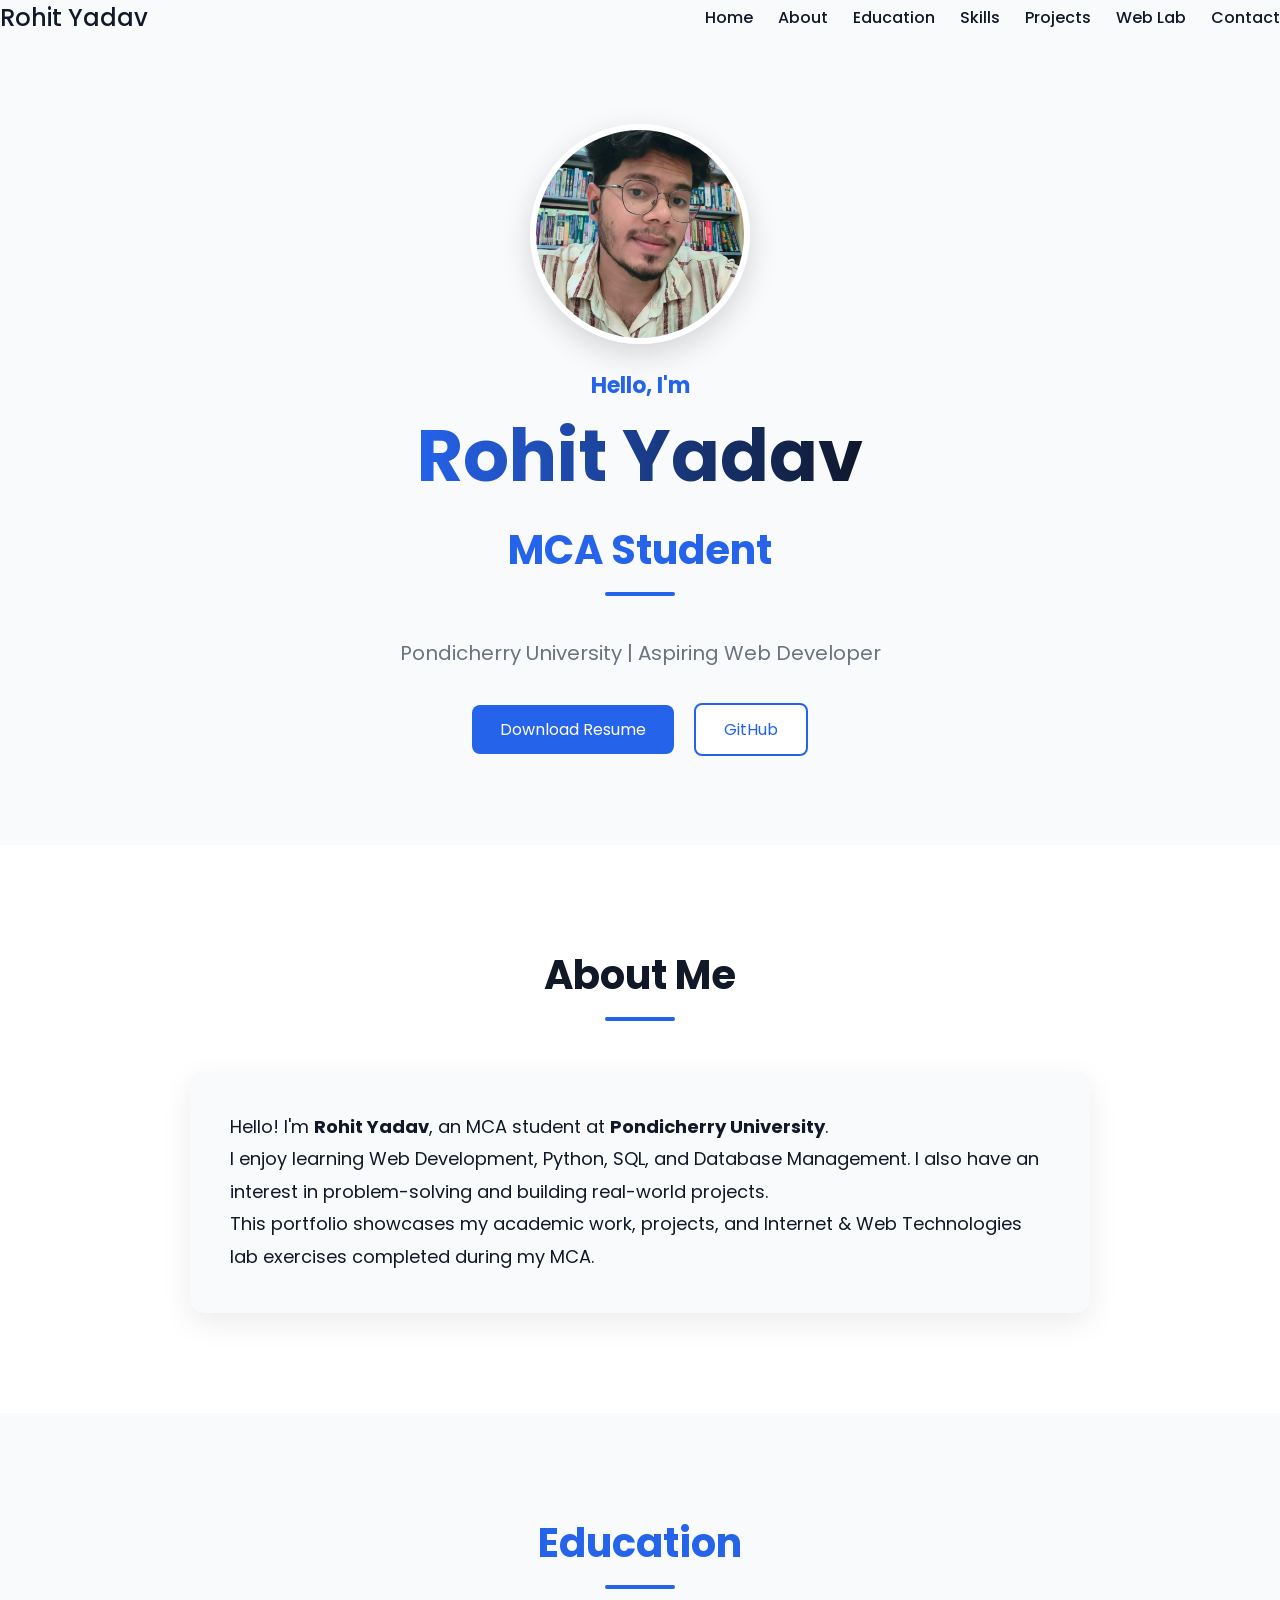
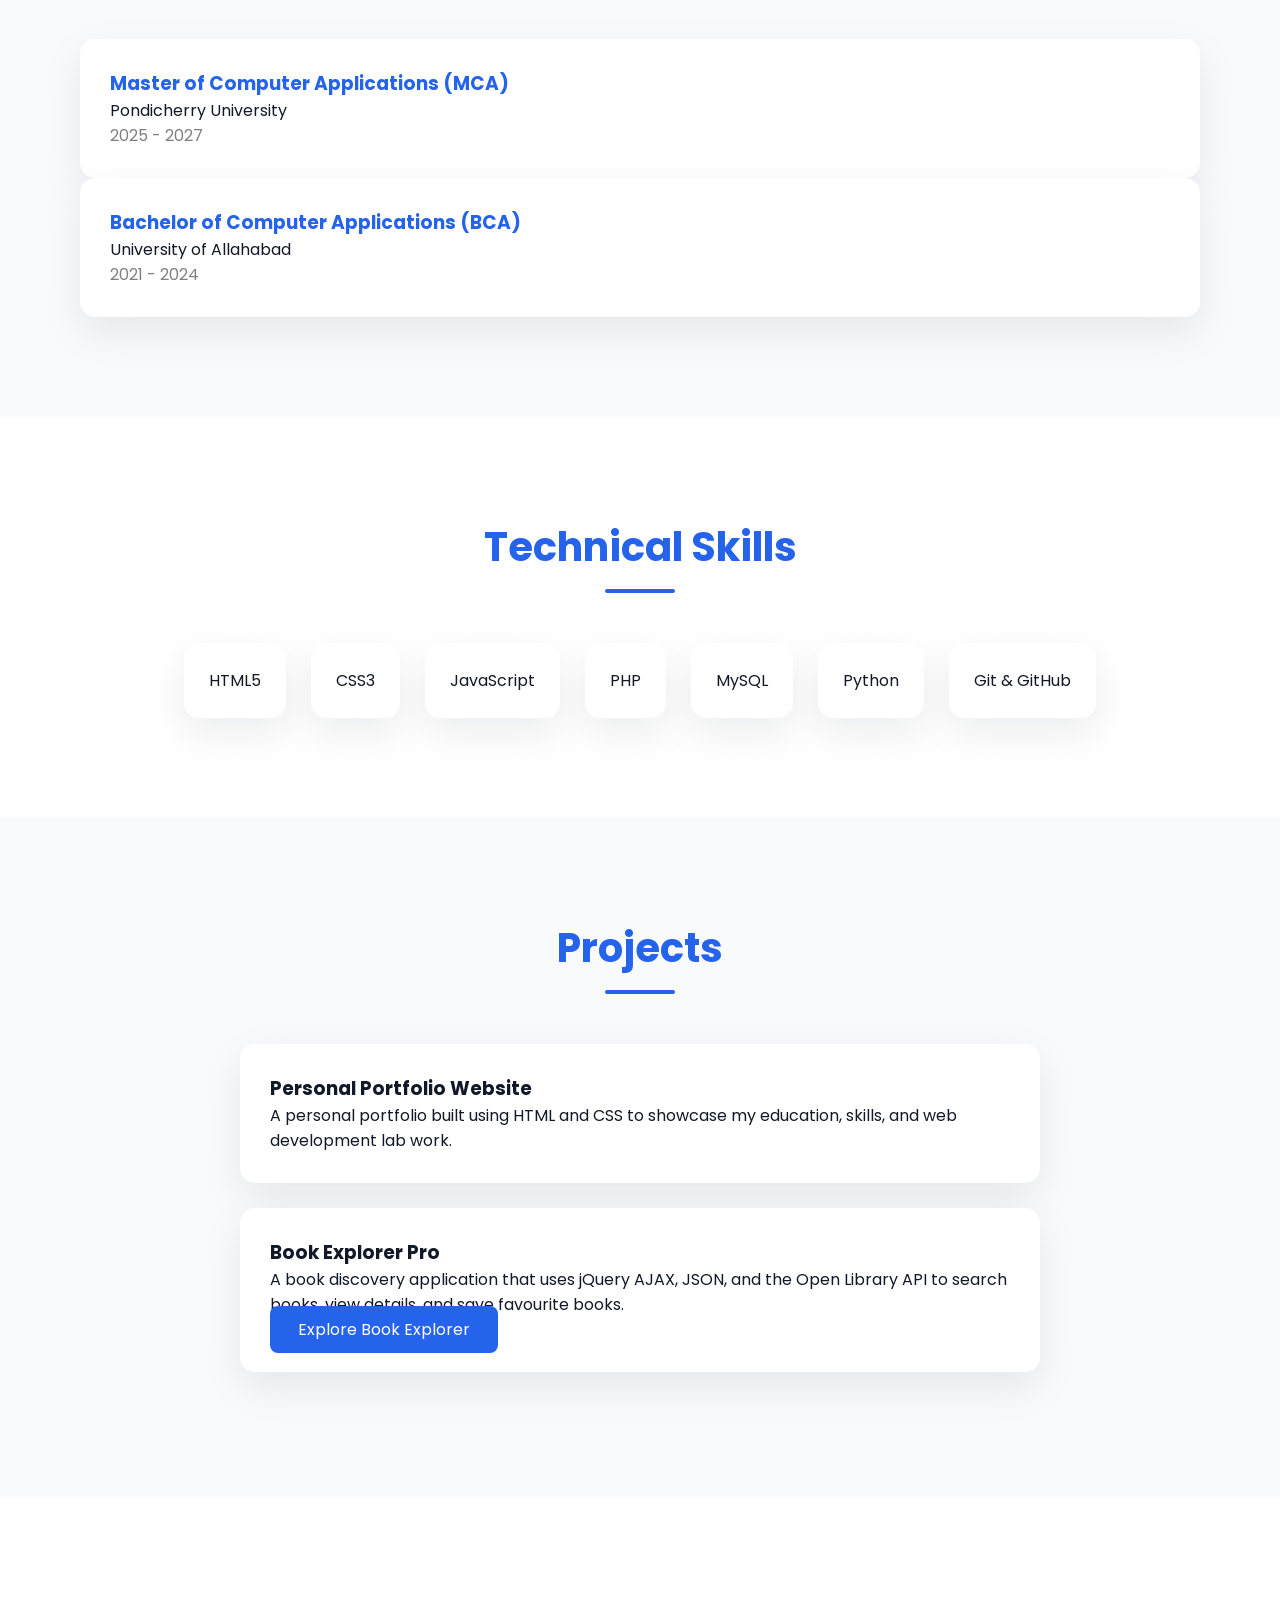
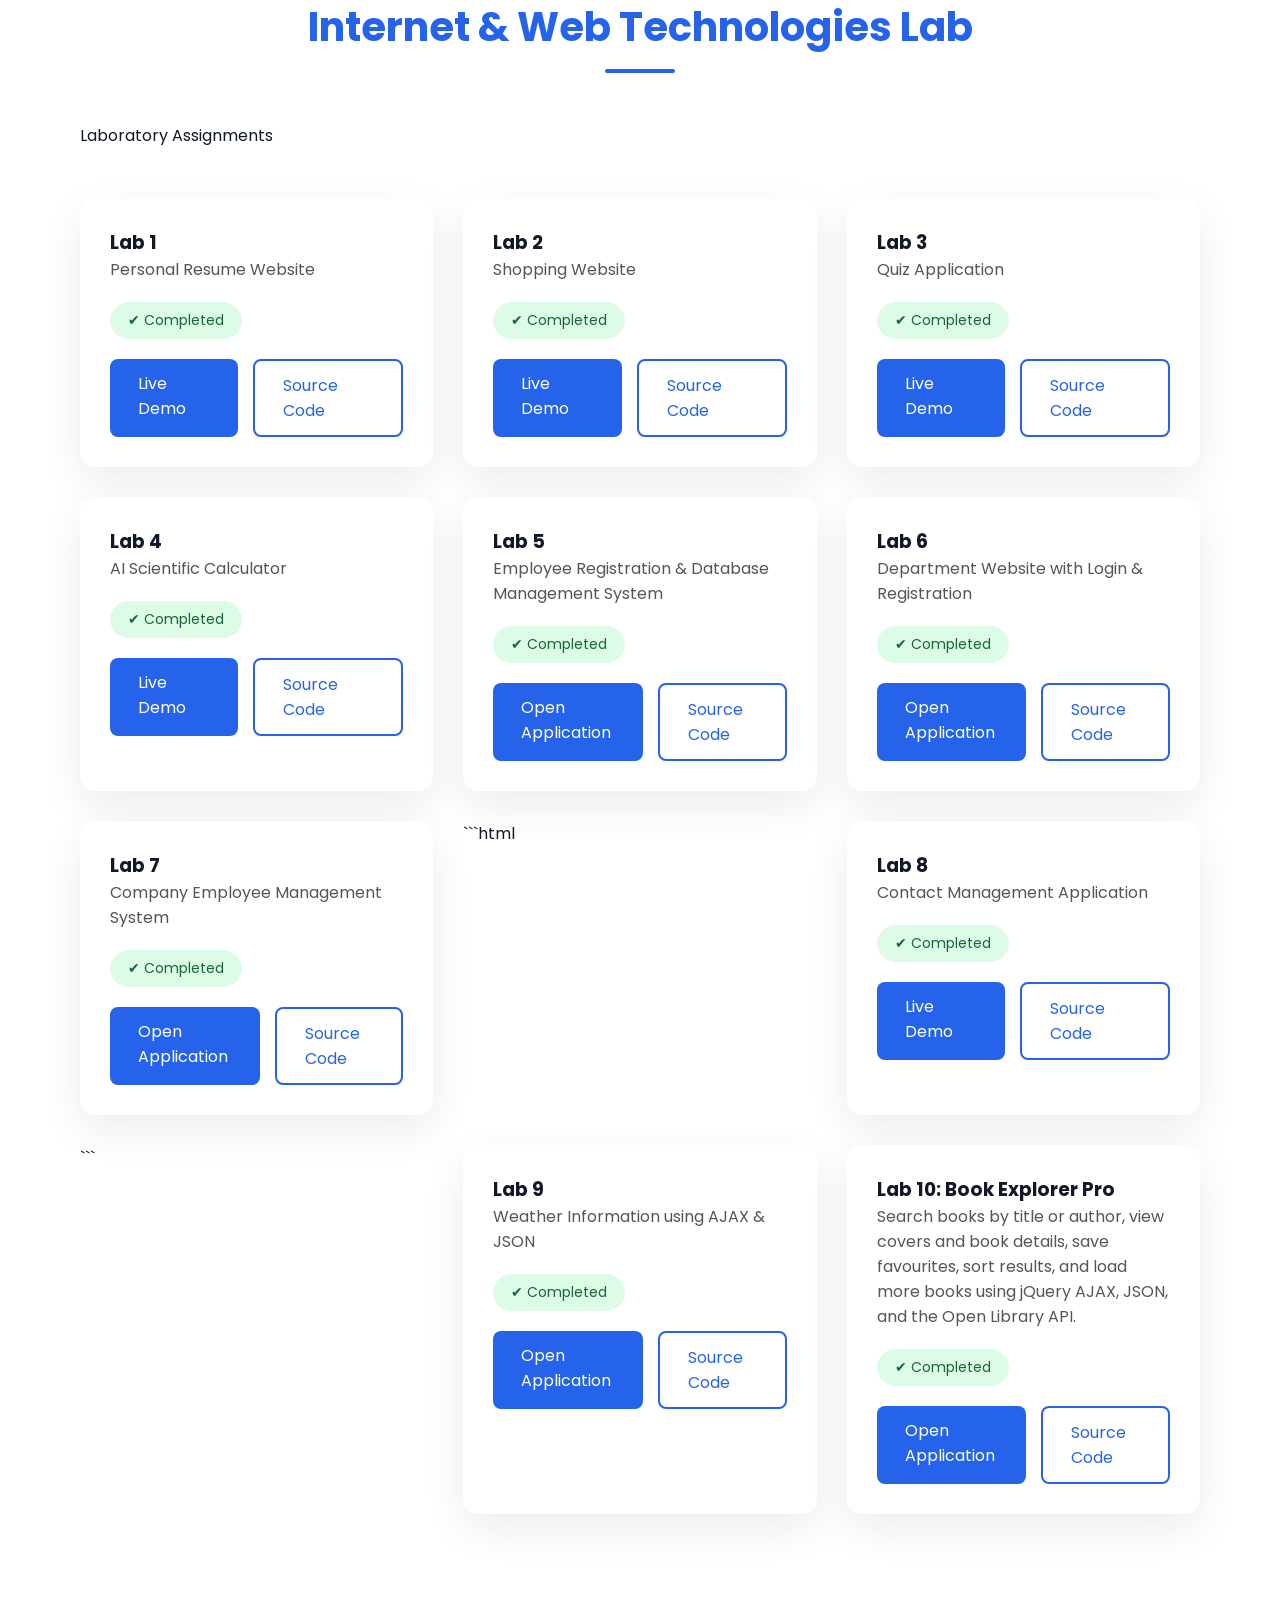
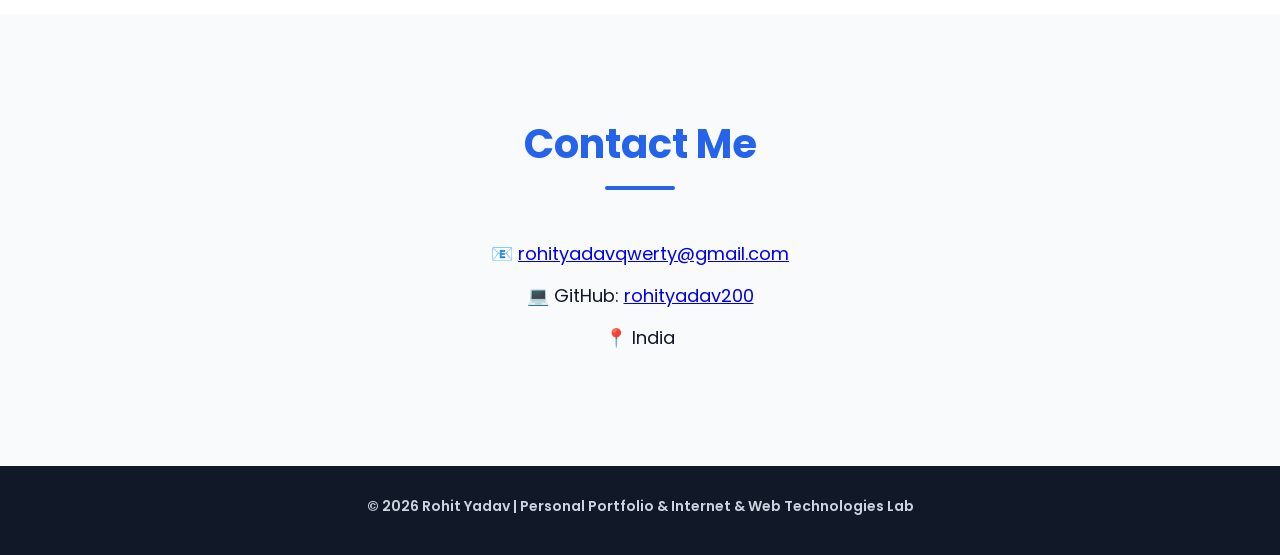
==== commit 30dd0faf: "Update Lab 8 live demo link" ====
--- a/index.html
+++ b/index.html
@@ -243,51 +243,59 @@
                     </div>
                 </div>
 
-                <!-- Lab 5 -->
-                <div class="lab-card">
-                    <h3>Lab 5</h3>
-                    <p>Employee Registration &amp; Database Management System</p>
-
-                    <span class="status completed">✔ Completed</span>
-
-                    <div class="lab-buttons">
-                        <a href="http://localhost:8000/labs/lab5/" class="btn">
-                            Open Application
-                        </a>
-
-                        <a
-                            href="https://github.com/rohityadav200/web-lab-portfolio/tree/main/labs/lab5"
-                            target="_blank"
-                            rel="noopener noreferrer"
-                            class="btn btn-outline"
-                        >
-                            Source Code
-                        </a>
-                    </div>
-                </div>
-
-                <!-- Lab 6 -->
-                <div class="lab-card">
-                    <h3>Lab 6</h3>
-                    <p>Department Website with Login &amp; Registration</p>
-
-                    <span class="status completed">✔ Completed</span>
-
-                    <div class="lab-buttons">
-                        <a href="http://localhost:8000/labs/lab6/" class="btn">
-                            Open Application
-                        </a>
-
-                        <a
-                            href="https://github.com/rohityadav200/web-lab-portfolio/tree/main/labs/lab6"
-                            target="_blank"
-                            rel="noopener noreferrer"
-                            class="btn btn-outline"
-                        >
-                            Source Code
-                        </a>
-                    </div>
-                </div>
+                
+<!-- Lab 5 -->
+<div class="lab-card">
+    <h3>Lab 5</h3>
+    <p>Employee Registration &amp; Database Management System</p>
+
+    <span class="status completed">✔ Completed</span>
+
+    <div class="lab-buttons">
+        <a href="https://rohityadav4k20.great-site.net/lab5/" 
+           class="btn"
+           target="_blank"
+           rel="noopener noreferrer">
+            Open Application
+        </a>
+
+        <a
+            href="https://github.com/rohityadav200/web-lab-portfolio/tree/main/labs/lab5"
+            target="_blank"
+            rel="noopener noreferrer"
+            class="btn btn-outline">
+            Source Code
+        </a>
+    </div>
+</div>
+
+                
+<!-- Lab 6 -->
+<div class="lab-card">
+    <h3>Lab 6</h3>
+    <p>Department Website with Login &amp; Registration</p>
+
+    <span class="status completed">✔ Completed</span>
+
+    <div class="lab-buttons">
+        <a
+            href="https://rohityadav4k20.great-site.net/lab6/"
+            class="btn"
+            target="_blank"
+            rel="noopener noreferrer">
+            Open Application
+        </a>
+
+        <a
+            href="https://github.com/rohityadav200/web-lab-portfolio/tree/main/labs/lab6"
+            target="_blank"
+            rel="noopener noreferrer"
+            class="btn btn-outline">
+            Source Code
+        </a>
+    </div>
+</div>
+
 
                 <!-- Lab 7 -->
                 <div class="lab-card">
@@ -312,28 +320,35 @@
                     </div>
                 </div>
 
-                <!-- Lab 8 -->
-                <div class="lab-card">
-                    <h3>Lab 8</h3>
-                    <p>Contact Management Application</p>
-
-                    <span class="status completed">✔ Completed</span>
-
-                    <div class="lab-buttons">
-                        <a href="http://localhost:8000/labs/lab8/index.php" class="btn">
-                            Open Application
-                        </a>
-
-                        <a
-                            href="https://github.com/rohityadav200/web-lab-portfolio/tree/main/labs/lab8"
-                            target="_blank"
-                            rel="noopener noreferrer"
-                            class="btn btn-outline"
-                        >
-                            Source Code
-                        </a>
-                    </div>
-                </div>
+               ```html
+<!-- Lab 8 -->
+<div class="lab-card">
+    <h3>Lab 8</h3>
+    <p>Contact Management Application</p>
+
+    <span class="status completed">✔ Completed</span>
+
+    <div class="lab-buttons">
+        <a
+            href="https://rohityadav4k20.great-site.net/lab8/"
+            target="_blank"
+            rel="noopener noreferrer"
+            class="btn"
+        >
+            Live Demo
+        </a>
+
+        <a
+            href="https://github.com/rohityadav200/web-lab-portfolio/tree/main/labs/lab8"
+            target="_blank"
+            rel="noopener noreferrer"
+            class="btn btn-outline"
+        >
+            Source Code
+        </a>
+    </div>
+</div>
+```
 
                 <!-- Lab 9 -->
                 <div class="lab-card">
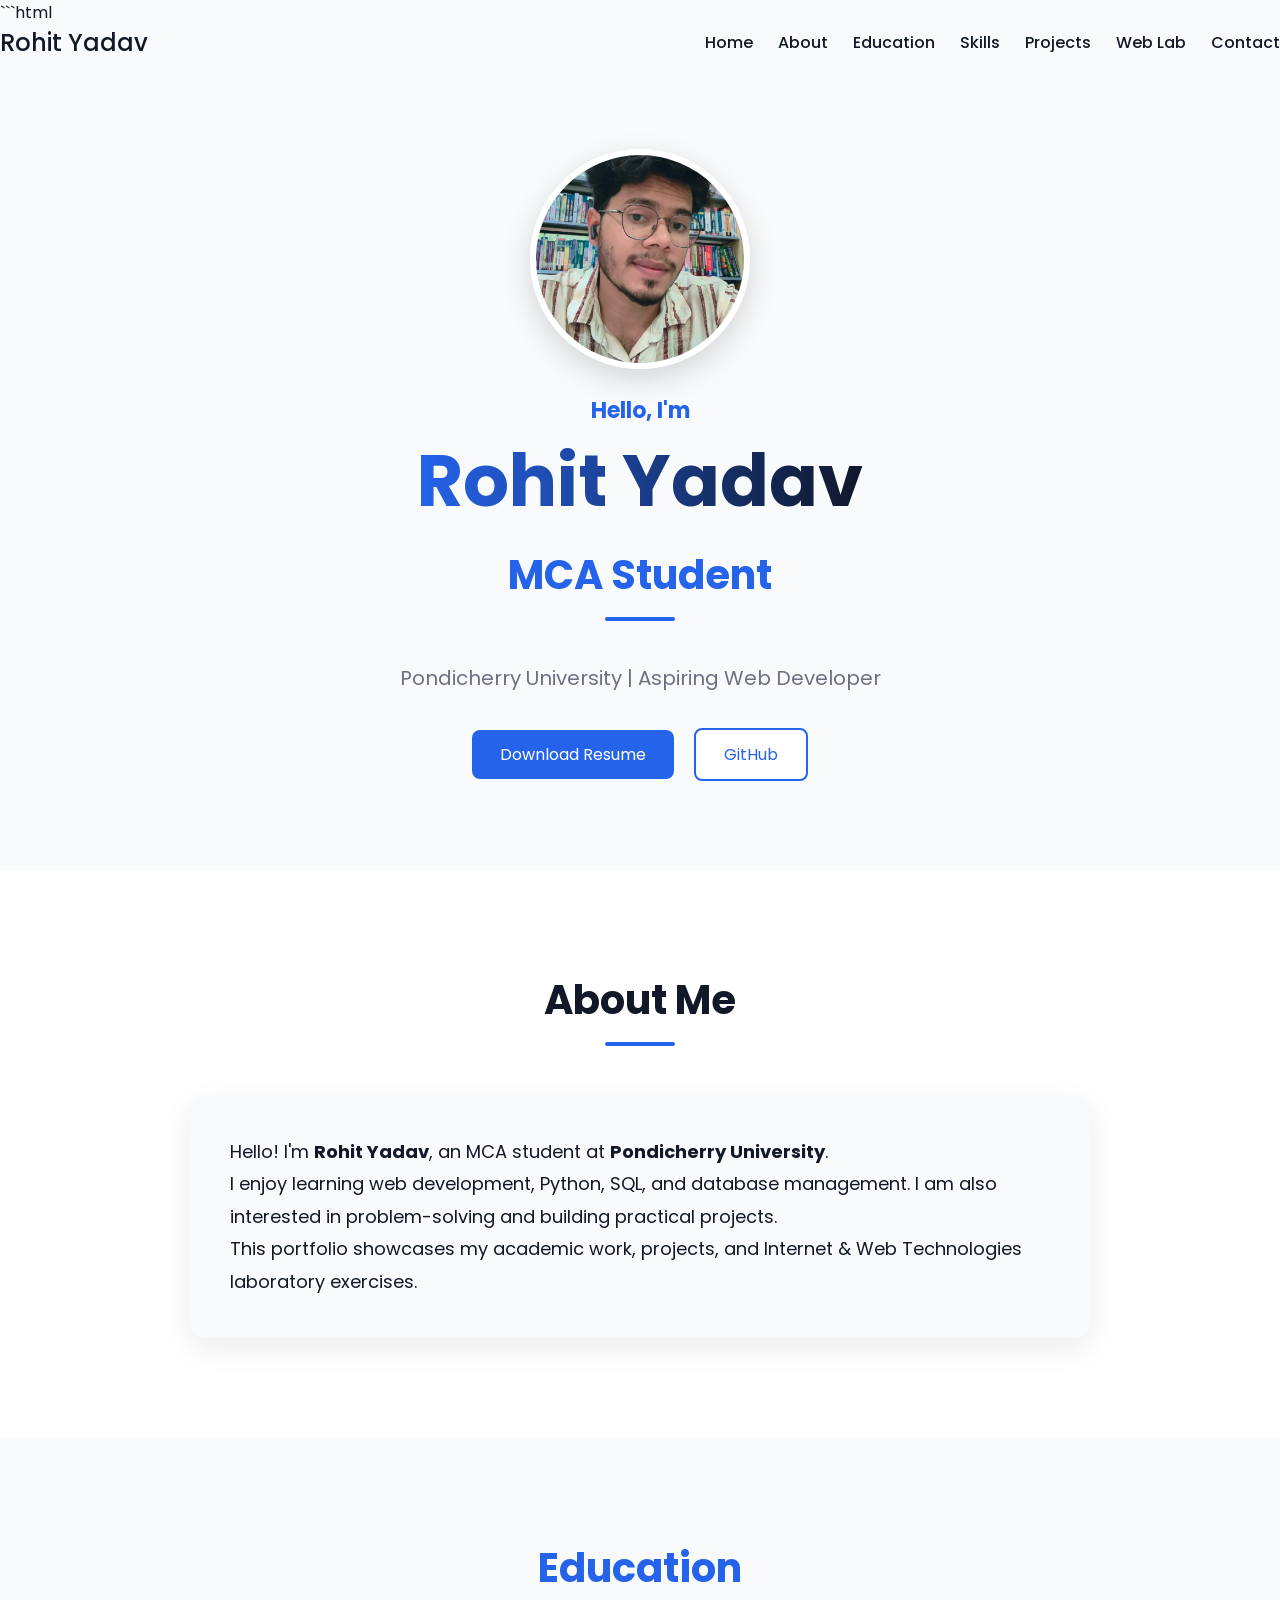
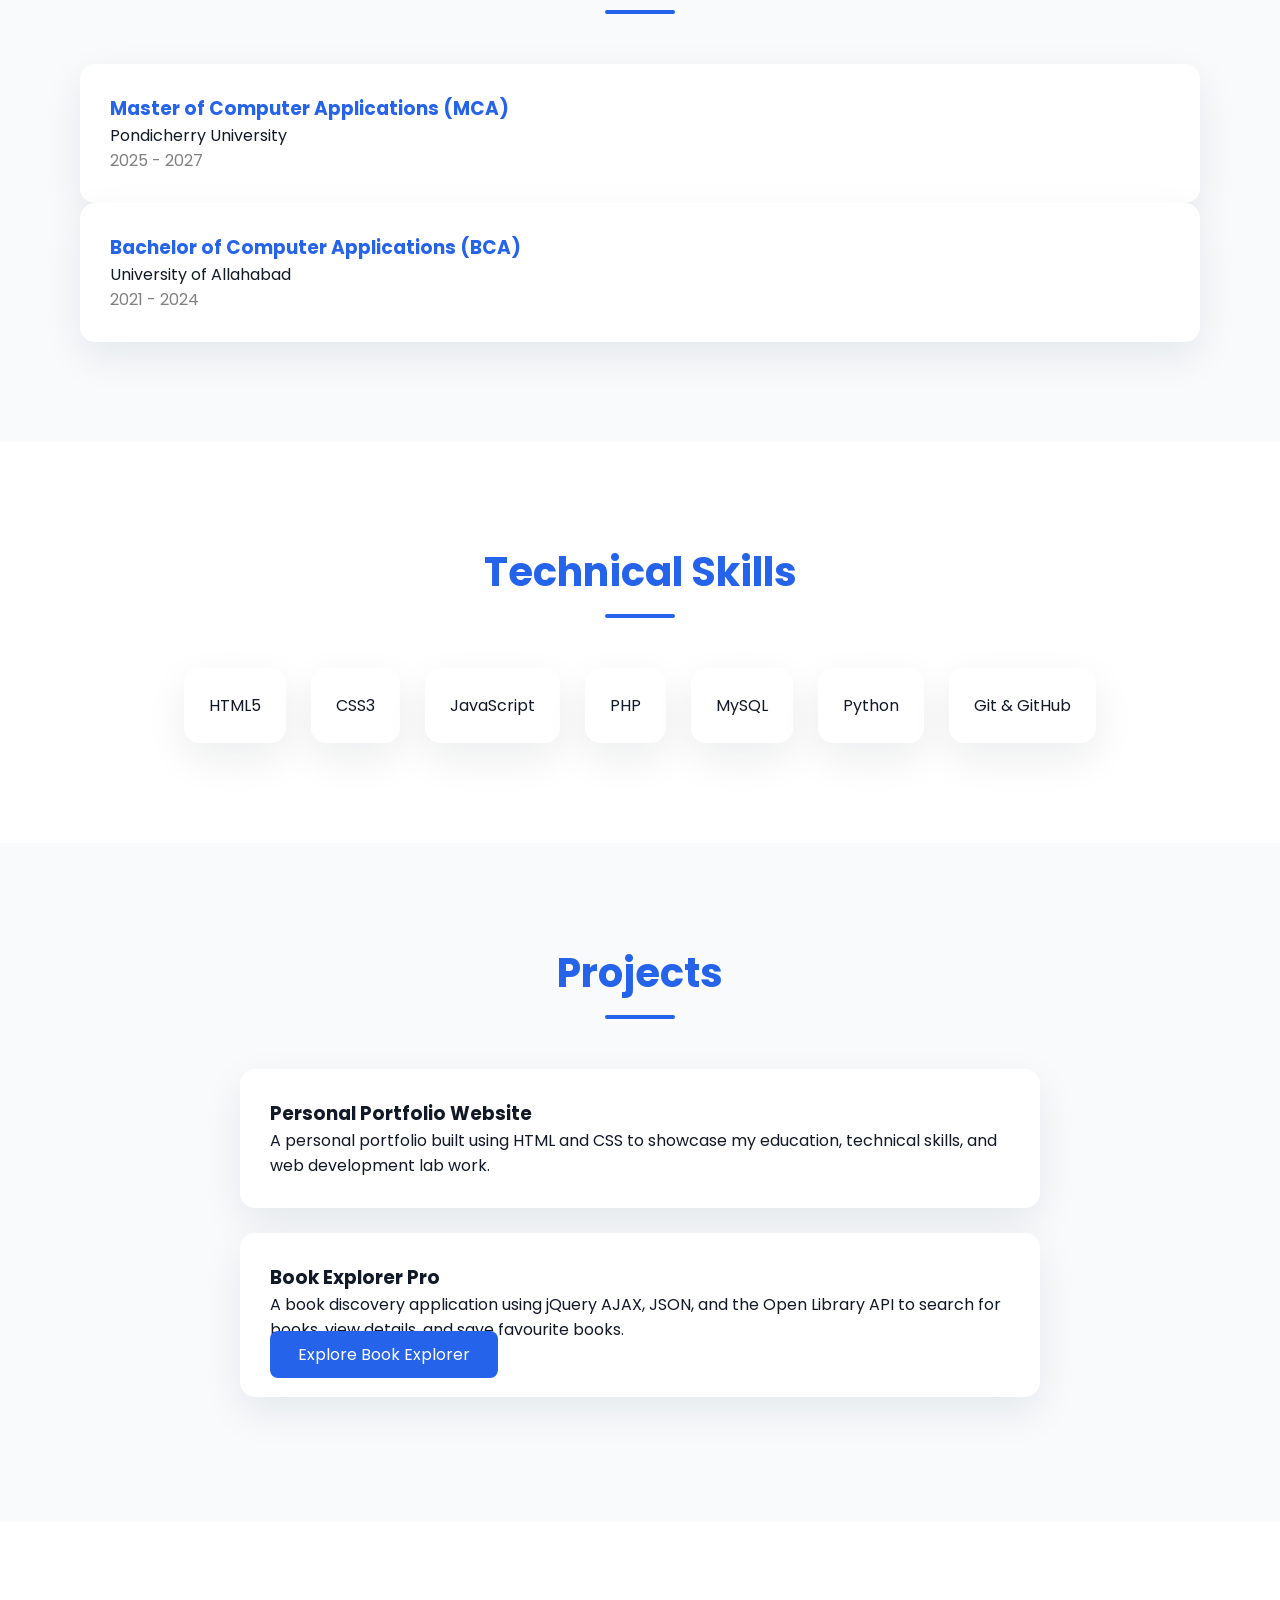
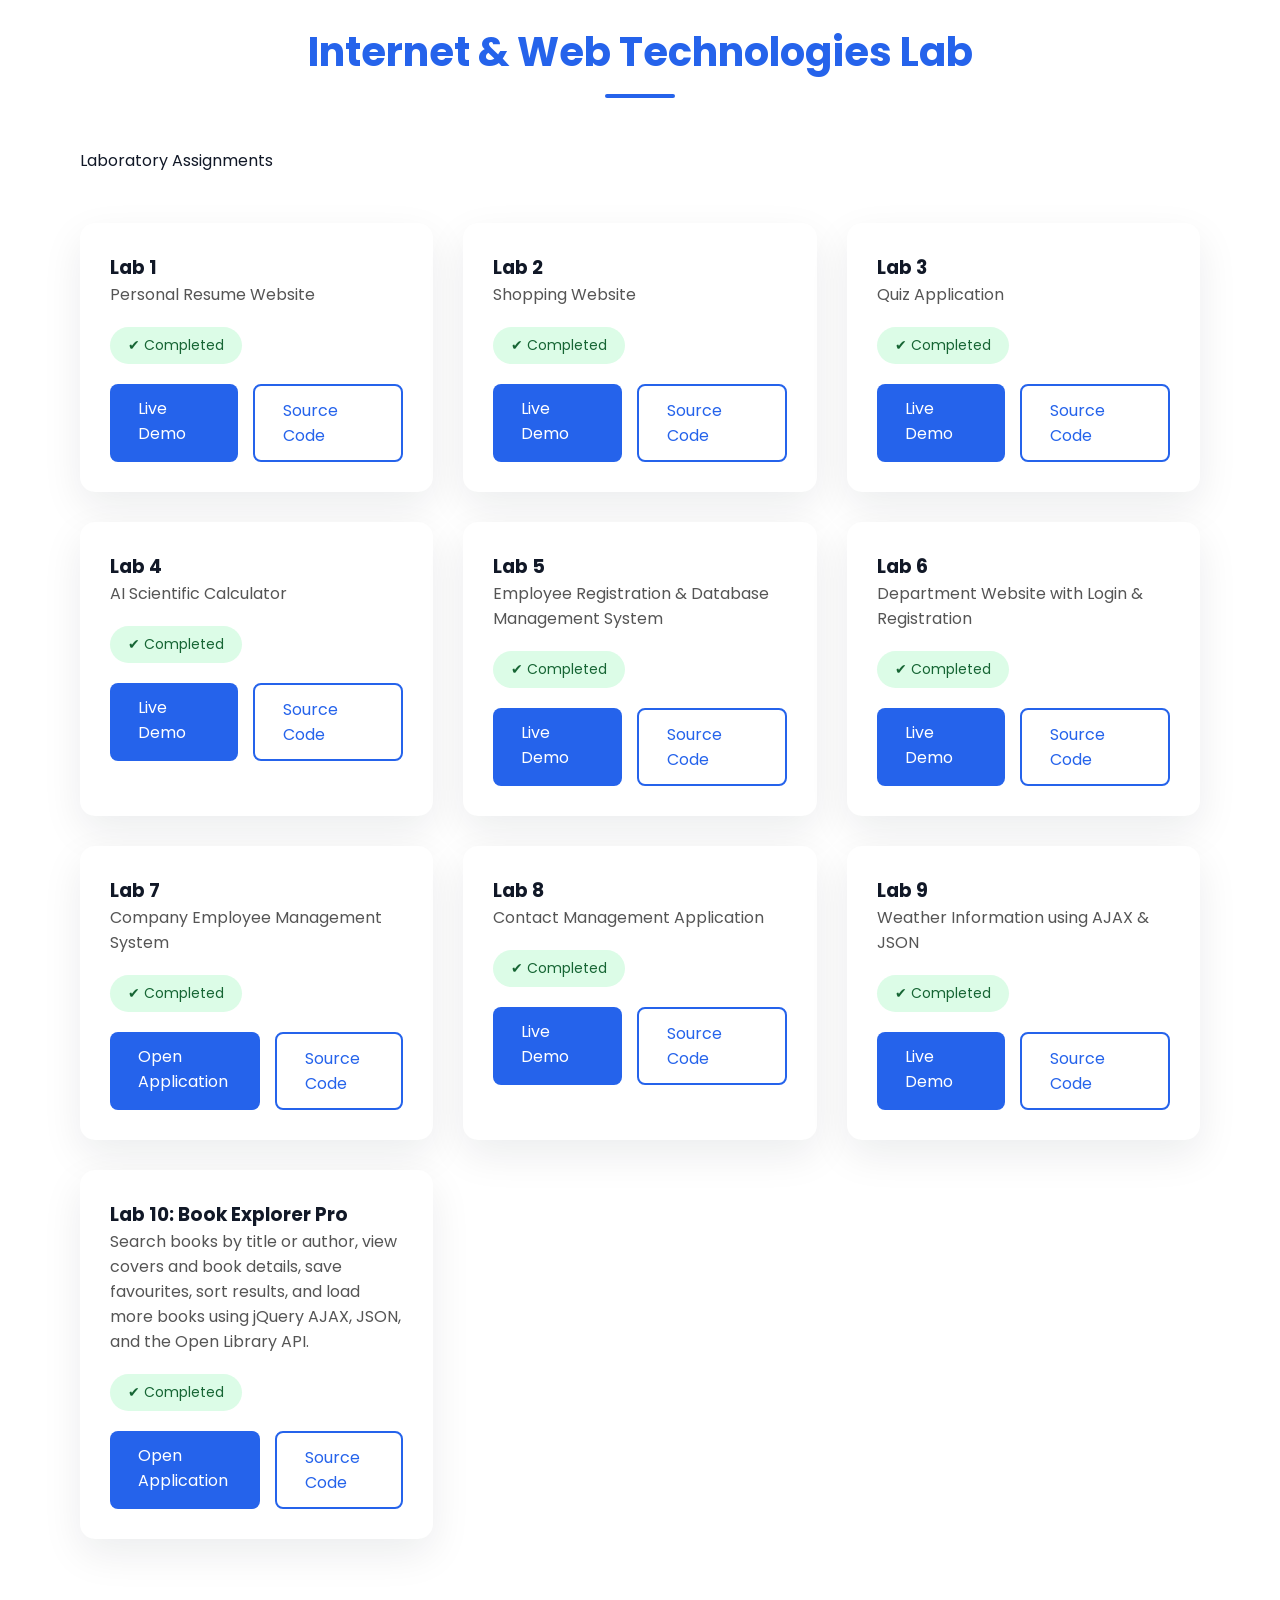
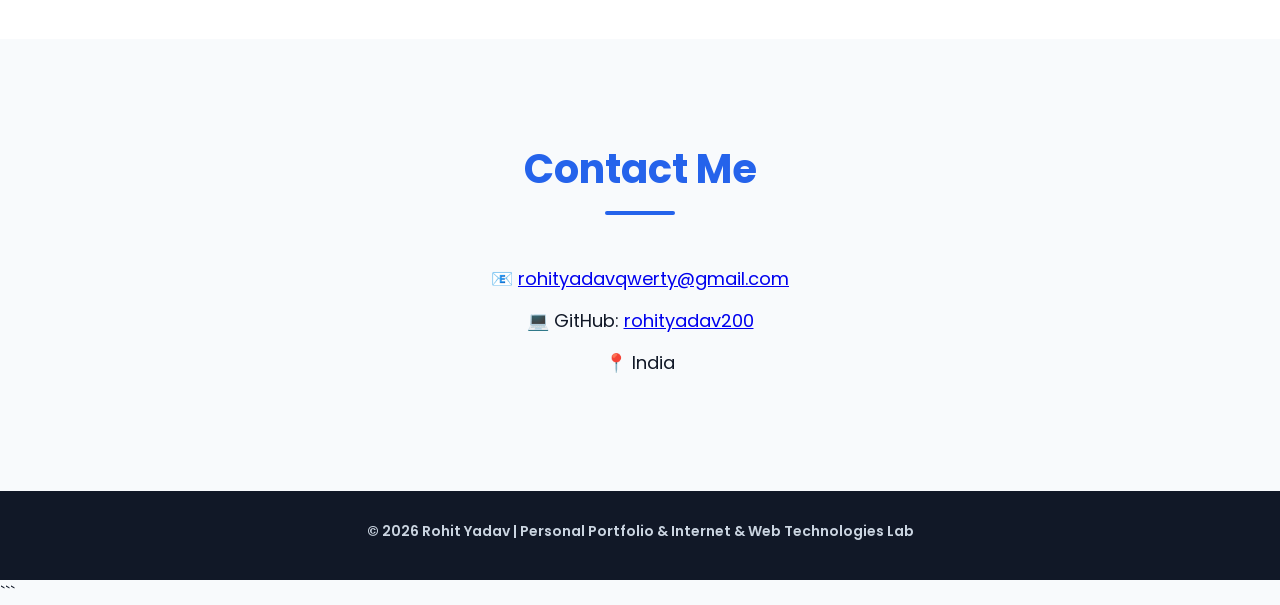
==== commit ec3f80d2: "Update portfolio university details and lab links" ====
--- a/index.html
+++ b/index.html
@@ -1,4 +1,4 @@
-
+```html
 <!DOCTYPE html>
 <html lang="en">
 <head>
@@ -16,7 +16,6 @@
 </head>
 
 <body>
-
     <!-- Navigation -->
     <nav>
         <h2><a href="#home" class="nav-brand">Rohit Yadav</a></h2>
@@ -33,7 +32,6 @@
     </nav>
 
     <main>
-
         <!-- Home -->
         <section id="home">
             <img src="assets/images/profile.jpg" alt="Rohit Yadav">
@@ -72,15 +70,14 @@
                     </p>
 
                     <p>
-                        I enjoy learning Web Development, Python, SQL, and Database
-                        Management. I also have an interest in problem-solving
-                        and building real-world projects.
+                        I enjoy learning web development, Python, SQL, and database
+                        management. I am also interested in problem-solving and
+                        building practical projects.
                     </p>
 
                     <p>
                         This portfolio showcases my academic work, projects, and
-                        Internet &amp; Web Technologies lab exercises completed
-                        during my MCA.
+                        Internet &amp; Web Technologies laboratory exercises.
                     </p>
                 </div>
             </div>
@@ -126,51 +123,43 @@
                 <h3>Personal Portfolio Website</h3>
                 <p>
                     A personal portfolio built using HTML and CSS to showcase
-                    my education, skills, and web development lab work.
+                    my education, technical skills, and web development lab work.
                 </p>
             </div>
 
             <div class="project-card">
                 <h3>Book Explorer Pro</h3>
                 <p>
-                    A book discovery application that uses jQuery AJAX, JSON,
-                    and the Open Library API to search books, view details,
+                    A book discovery application using jQuery AJAX, JSON, and
+                    the Open Library API to search for books, view details,
                     and save favourite books.
                 </p>
-                <a href="labs/lab10/index.html" class="btn">Explore Book Explorer</a>
+
+                <a href="labs/lab10/index.html" class="btn">
+                    Explore Book Explorer
+                </a>
             </div>
         </section>
 
         <!-- Internet & Web Technologies Lab -->
         <section id="weblab">
-
             <div class="section-title">
                 <h2>Internet &amp; Web Technologies Lab</h2>
                 <p>Laboratory Assignments</p>
             </div>
 
             <div class="lab-container">
-
                 <!-- Lab 1 -->
                 <div class="lab-card">
                     <h3>Lab 1</h3>
                     <p>Personal Resume Website</p>
-
-                    <span class="status completed">✔ Completed</span>
-
-                    <div class="lab-buttons">
-                        <a href="labs/lab1/index.html" class="btn">
-                            Live Demo
-                        </a>
-
-                        <a
-                            href="https://github.com/rohityadav200/web-lab-portfolio/tree/main/labs/lab1"
-                            target="_blank"
-                            rel="noopener noreferrer"
-                            class="btn btn-outline"
-                        >
-                            Source Code
-                        </a>
+                    <span class="status completed">✔ Completed</span>
+
+                    <div class="lab-buttons">
+                        <a href="labs/lab1/index.html" class="btn">Live Demo</a>
+                        <a href="https://github.com/rohityadav200/web-lab-portfolio/tree/main/labs/lab1"
+                           target="_blank" rel="noopener noreferrer"
+                           class="btn btn-outline">Source Code</a>
                     </div>
                 </div>
 
@@ -178,22 +167,13 @@
                 <div class="lab-card">
                     <h3>Lab 2</h3>
                     <p>Shopping Website</p>
-
-                    <span class="status completed">✔ Completed</span>
-
-                    <div class="lab-buttons">
-                        <a href="labs/lab2/index.html" class="btn">
-                            Live Demo
-                        </a>
-
-                        <a
-                            href="https://github.com/rohityadav200/web-lab-portfolio/tree/main/labs/lab2"
-                            target="_blank"
-                            rel="noopener noreferrer"
-                            class="btn btn-outline"
-                        >
-                            Source Code
-                        </a>
+                    <span class="status completed">✔ Completed</span>
+
+                    <div class="lab-buttons">
+                        <a href="labs/lab2/index.html" class="btn">Live Demo</a>
+                        <a href="https://github.com/rohityadav200/web-lab-portfolio/tree/main/labs/lab2"
+                           target="_blank" rel="noopener noreferrer"
+                           class="btn btn-outline">Source Code</a>
                     </div>
                 </div>
 
@@ -201,22 +181,13 @@
                 <div class="lab-card">
                     <h3>Lab 3</h3>
                     <p>Quiz Application</p>
-
-                    <span class="status completed">✔ Completed</span>
-
-                    <div class="lab-buttons">
-                        <a href="labs/lab3/index.html" class="btn">
-                            Live Demo
-                        </a>
-
-                        <a
-                            href="https://github.com/rohityadav200/web-lab-portfolio/tree/main/labs/lab3"
-                            target="_blank"
-                            rel="noopener noreferrer"
-                            class="btn btn-outline"
-                        >
-                            Source Code
-                        </a>
+                    <span class="status completed">✔ Completed</span>
+
+                    <div class="lab-buttons">
+                        <a href="labs/lab3/index.html" class="btn">Live Demo</a>
+                        <a href="https://github.com/rohityadav200/web-lab-portfolio/tree/main/labs/lab3"
+                           target="_blank" rel="noopener noreferrer"
+                           class="btn btn-outline">Source Code</a>
                     </div>
                 </div>
 
@@ -224,183 +195,120 @@
                 <div class="lab-card">
                     <h3>Lab 4</h3>
                     <p>AI Scientific Calculator</p>
-
-                    <span class="status completed">✔ Completed</span>
-
-                    <div class="lab-buttons">
-                        <a href="labs/lab4/index.html" class="btn">
+                    <span class="status completed">✔ Completed</span>
+
+                    <div class="lab-buttons">
+                        <a href="labs/lab4/index.html" class="btn">Live Demo</a>
+                        <a href="https://github.com/rohityadav200/web-lab-portfolio/tree/main/labs/lab4"
+                           target="_blank" rel="noopener noreferrer"
+                           class="btn btn-outline">Source Code</a>
+                    </div>
+                </div>
+
+                <!-- Lab 5 -->
+                <div class="lab-card">
+                    <h3>Lab 5</h3>
+                    <p>Employee Registration &amp; Database Management System</p>
+                    <span class="status completed">✔ Completed</span>
+
+                    <div class="lab-buttons">
+                        <a href="https://rohityadav4k20.great-site.net/lab5/"
+                           target="_blank" rel="noopener noreferrer" class="btn">
                             Live Demo
                         </a>
-
-                        <a
-                            href="https://github.com/rohityadav200/web-lab-portfolio/tree/main/labs/lab4"
-                            target="_blank"
-                            rel="noopener noreferrer"
-                            class="btn btn-outline"
-                        >
-                            Source Code
-                        </a>
-                    </div>
-                </div>
-
-                
-<!-- Lab 5 -->
-<div class="lab-card">
-    <h3>Lab 5</h3>
-    <p>Employee Registration &amp; Database Management System</p>
-
-    <span class="status completed">✔ Completed</span>
-
-    <div class="lab-buttons">
-        <a href="https://rohityadav4k20.great-site.net/lab5/" 
-           class="btn"
-           target="_blank"
-           rel="noopener noreferrer">
-            Open Application
-        </a>
-
-        <a
-            href="https://github.com/rohityadav200/web-lab-portfolio/tree/main/labs/lab5"
-            target="_blank"
-            rel="noopener noreferrer"
-            class="btn btn-outline">
-            Source Code
-        </a>
-    </div>
-</div>
-
-                
-<!-- Lab 6 -->
-<div class="lab-card">
-    <h3>Lab 6</h3>
-    <p>Department Website with Login &amp; Registration</p>
-
-    <span class="status completed">✔ Completed</span>
-
-    <div class="lab-buttons">
-        <a
-            href="https://rohityadav4k20.great-site.net/lab6/"
-            class="btn"
-            target="_blank"
-            rel="noopener noreferrer">
-            Open Application
-        </a>
-
-        <a
-            href="https://github.com/rohityadav200/web-lab-portfolio/tree/main/labs/lab6"
-            target="_blank"
-            rel="noopener noreferrer"
-            class="btn btn-outline">
-            Source Code
-        </a>
-    </div>
-</div>
-
+                        <a href="https://github.com/rohityadav200/web-lab-portfolio/tree/main/labs/lab5"
+                           target="_blank" rel="noopener noreferrer"
+                           class="btn btn-outline">Source Code</a>
+                    </div>
+                </div>
+
+                <!-- Lab 6 -->
+                <div class="lab-card">
+                    <h3>Lab 6</h3>
+                    <p>Department Website with Login &amp; Registration</p>
+                    <span class="status completed">✔ Completed</span>
+
+                    <div class="lab-buttons">
+                        <a href="https://rohityadav4k20.great-site.net/lab6/"
+                           target="_blank" rel="noopener noreferrer" class="btn">
+                            Live Demo
+                        </a>
+                        <a href="https://github.com/rohityadav200/web-lab-portfolio/tree/main/labs/lab6"
+                           target="_blank" rel="noopener noreferrer"
+                           class="btn btn-outline">Source Code</a>
+                    </div>
+                </div>
 
                 <!-- Lab 7 -->
                 <div class="lab-card">
                     <h3>Lab 7</h3>
                     <p>Company Employee Management System</p>
-
-                    <span class="status completed">✔ Completed</span>
-
-                    <div class="lab-buttons">
-                        <a href="http://localhost:8000/labs/lab7/index.php" class="btn">
+                    <span class="status completed">✔ Completed</span>
+
+                    <div class="lab-buttons">
+                        <a href="https://rohityadav4k20.great-site.net/lab7/"
+                           target="_blank" rel="noopener noreferrer" class="btn">
                             Open Application
                         </a>
-
-                        <a
-                            href="https://github.com/rohityadav200/web-lab-portfolio/tree/main/labs/lab7"
-                            target="_blank"
-                            rel="noopener noreferrer"
-                            class="btn btn-outline"
-                        >
-                            Source Code
-                        </a>
-                    </div>
-                </div>
-
-               ```html
-<!-- Lab 8 -->
-<div class="lab-card">
-    <h3>Lab 8</h3>
-    <p>Contact Management Application</p>
-
-    <span class="status completed">✔ Completed</span>
-
-    <div class="lab-buttons">
-        <a
-            href="https://rohityadav4k20.great-site.net/lab8/"
-            target="_blank"
-            rel="noopener noreferrer"
-            class="btn"
-        >
-            Live Demo
-        </a>
-
-        <a
-            href="https://github.com/rohityadav200/web-lab-portfolio/tree/main/labs/lab8"
-            target="_blank"
-            rel="noopener noreferrer"
-            class="btn btn-outline"
-        >
-            Source Code
-        </a>
-    </div>
-</div>
-```
+                        <a href="https://github.com/rohityadav200/web-lab-portfolio/tree/main/labs/lab7"
+                           target="_blank" rel="noopener noreferrer"
+                           class="btn btn-outline">Source Code</a>
+                    </div>
+                </div>
+
+                <!-- Lab 8 -->
+                <div class="lab-card">
+                    <h3>Lab 8</h3>
+                    <p>Contact Management Application</p>
+                    <span class="status completed">✔ Completed</span>
+
+                    <div class="lab-buttons">
+                        <a href="https://rohityadav4k20.great-site.net/lab8/"
+                           target="_blank" rel="noopener noreferrer" class="btn">
+                            Live Demo
+                        </a>
+                        <a href="https://github.com/rohityadav200/web-lab-portfolio/tree/main/labs/lab8"
+                           target="_blank" rel="noopener noreferrer"
+                           class="btn btn-outline">Source Code</a>
+                    </div>
+                </div>
 
                 <!-- Lab 9 -->
                 <div class="lab-card">
                     <h3>Lab 9</h3>
                     <p>Weather Information using AJAX &amp; JSON</p>
-
-                    <span class="status completed">✔ Completed</span>
-
-                    <div class="lab-buttons">
-                        <a href="http://localhost:8000/labs/lab9/" class="btn">
-                            Open Application
-                        </a>
-
-                        <a
-                            href="https://github.com/rohityadav200/web-lab-portfolio/tree/main/labs/lab9"
-                            target="_blank"
-                            rel="noopener noreferrer"
-                            class="btn btn-outline"
-                        >
-                            Source Code
-                        </a>
+                    <span class="status completed">✔ Completed</span>
+
+                    <div class="lab-buttons">
+                        <a href="https://rohityadav4k20.great-site.net/lab9/"
+                           target="_blank" rel="noopener noreferrer" class="btn">
+                            Live Demo
+                        </a>
+                        <a href="https://github.com/rohityadav200/web-lab-portfolio/tree/main/labs/lab9"
+                           target="_blank" rel="noopener noreferrer"
+                           class="btn btn-outline">Source Code</a>
                     </div>
                 </div>
 
                 <!-- Lab 10 -->
                 <div class="lab-card">
                     <h3>Lab 10: Book Explorer Pro</h3>
-
                     <p>
                         Search books by title or author, view covers and book
                         details, save favourites, sort results, and load more
                         books using jQuery AJAX, JSON, and the Open Library API.
                     </p>
-
                     <span class="status completed">✔ Completed</span>
 
                     <div class="lab-buttons">
                         <a href="labs/lab10/index.html" class="btn">
                             Open Application
                         </a>
-
-                        <a
-                            href="https://github.com/rohityadav200/web-lab-portfolio/tree/main/labs/lab10"
-                            target="_blank"
-                            rel="noopener noreferrer"
-                            class="btn btn-outline"
-                        >
-                            Source Code
-                        </a>
-                    </div>
-                </div>
-
+                        <a href="https://github.com/rohityadav200/web-lab-portfolio/tree/main/labs/lab10"
+                           target="_blank" rel="noopener noreferrer"
+                           class="btn btn-outline">Source Code</a>
+                    </div>
+                </div>
             </div>
         </section>
 
@@ -417,18 +325,14 @@
 
             <p>
                 💻 GitHub:
-                <a
-                    href="https://github.com/rohityadav200"
-                    target="_blank"
-                    rel="noopener noreferrer"
-                >
+                <a href="https://github.com/rohityadav200"
+                   target="_blank" rel="noopener noreferrer">
                     rohityadav200
                 </a>
             </p>
 
             <p>📍 India</p>
         </section>
-
     </main>
 
     <!-- Footer -->
@@ -440,6 +344,6 @@
     </footer>
 
     <script src="script.js"></script>
-
 </body>
 </html>
+```
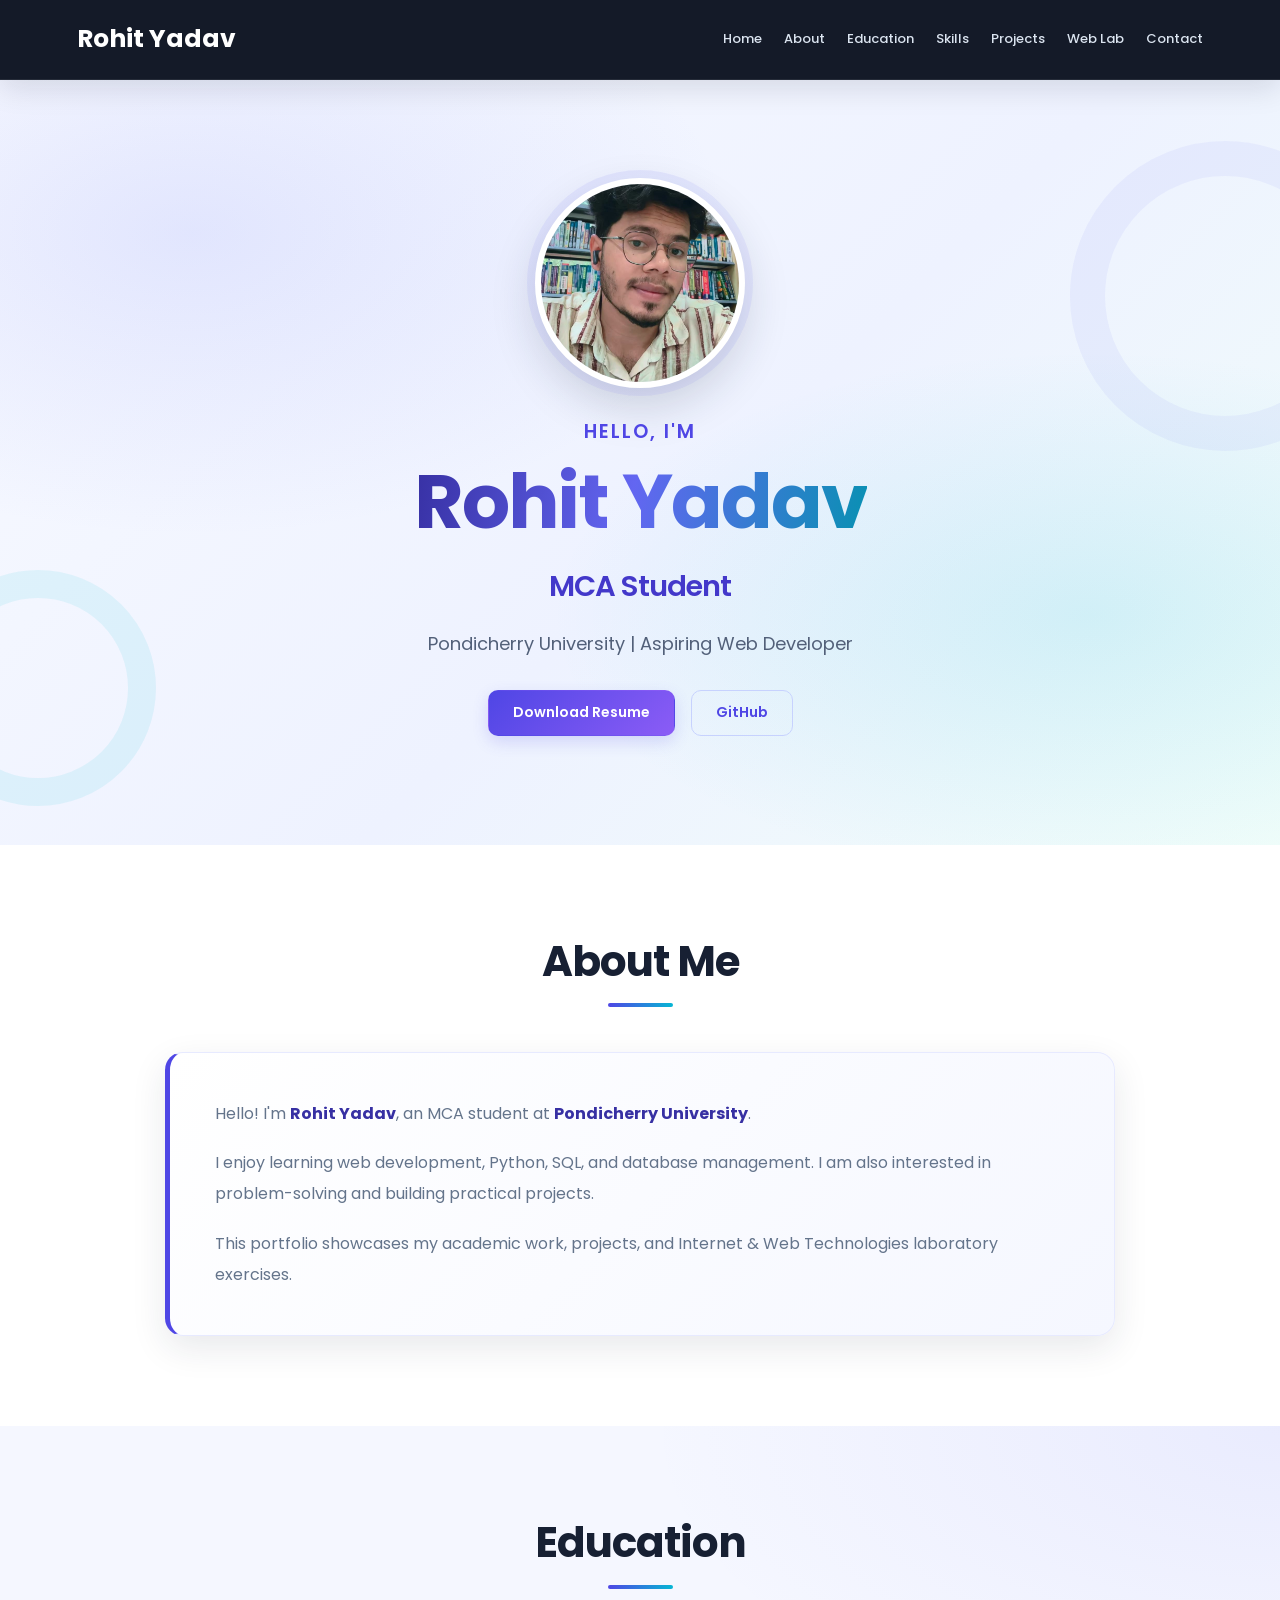
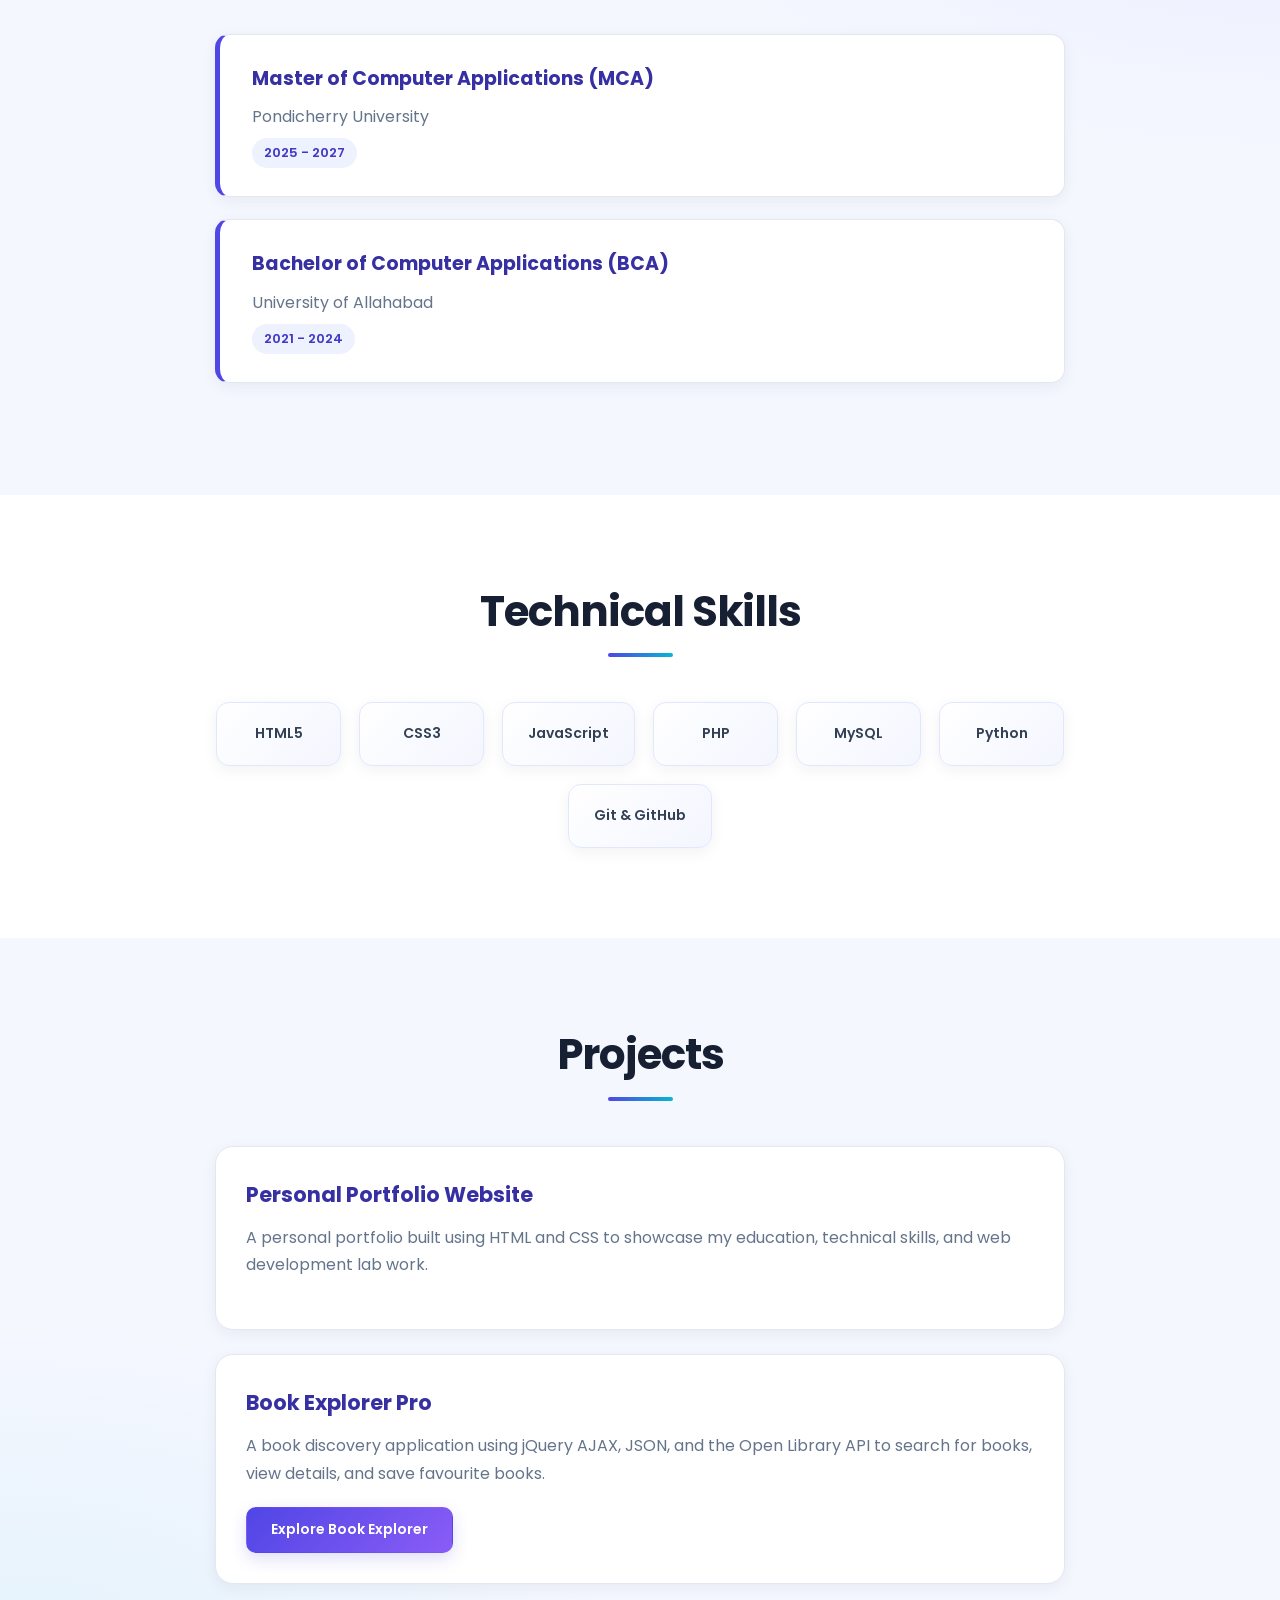
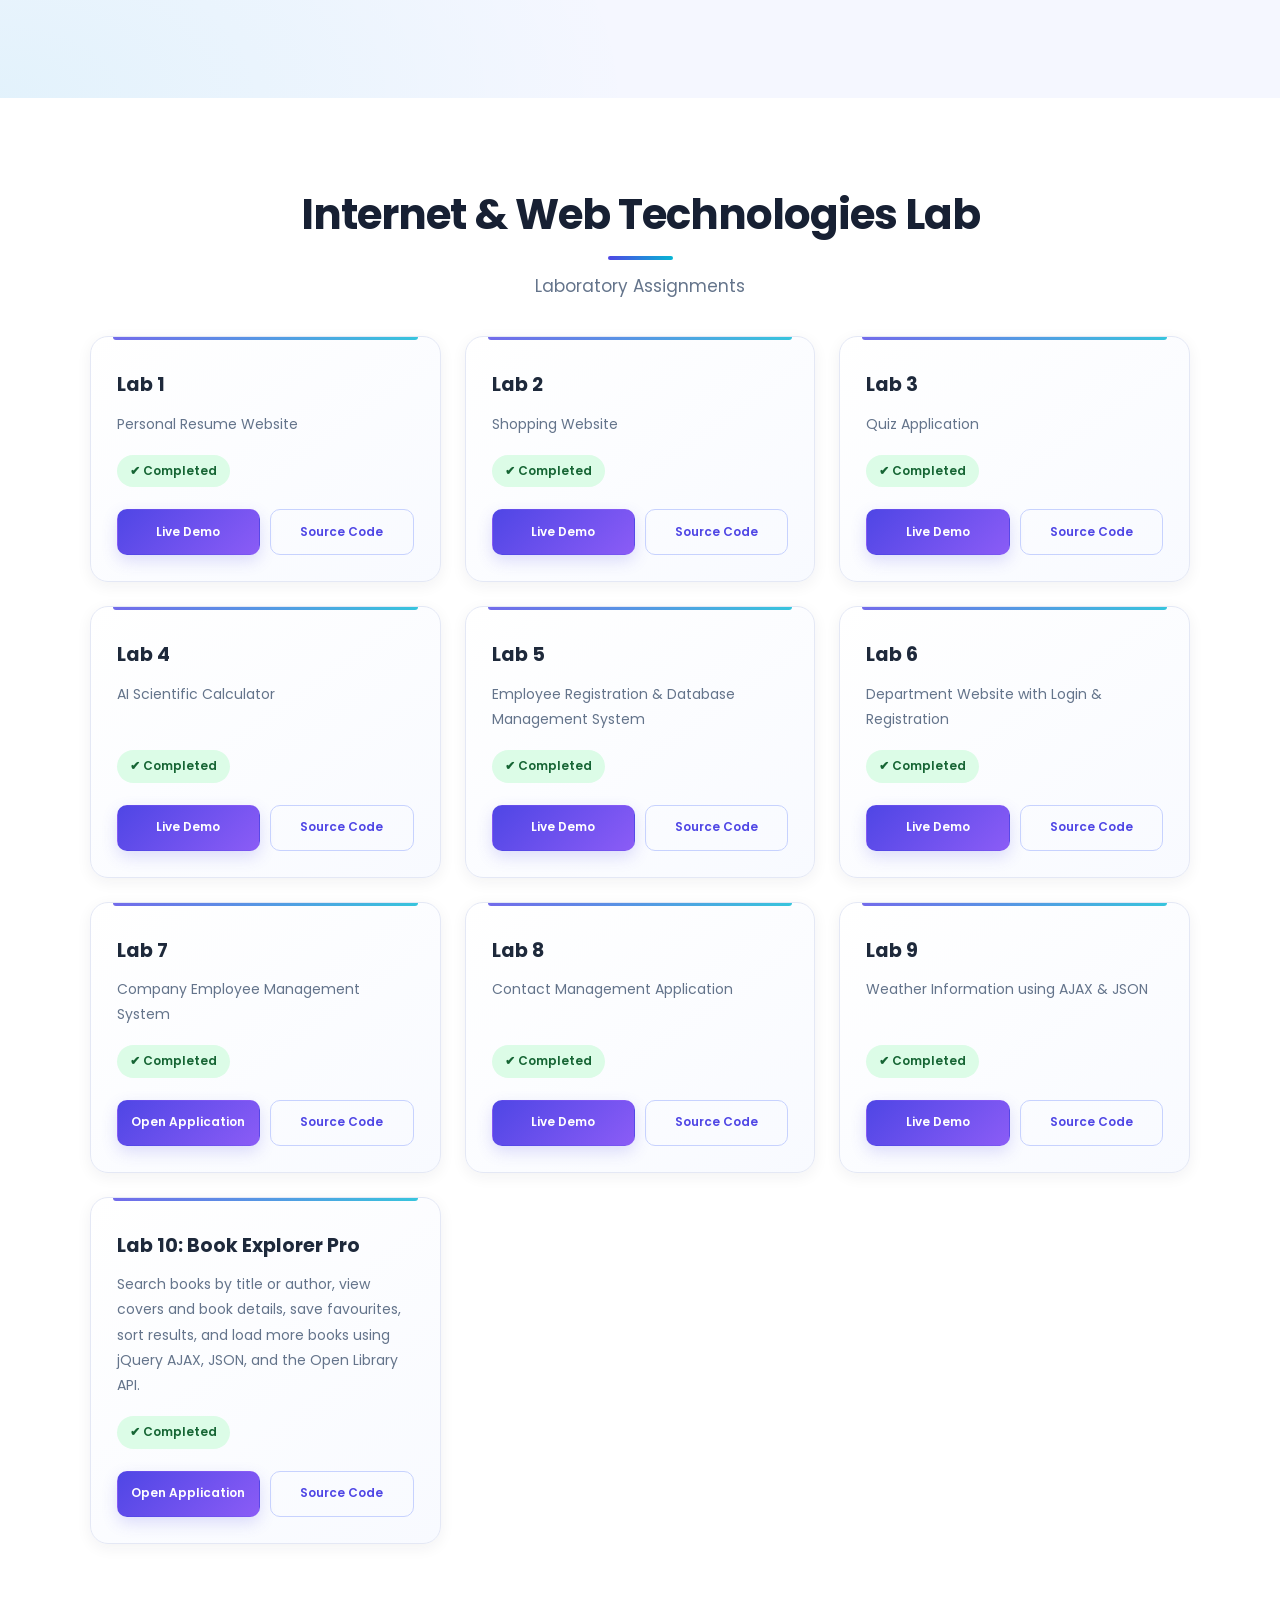
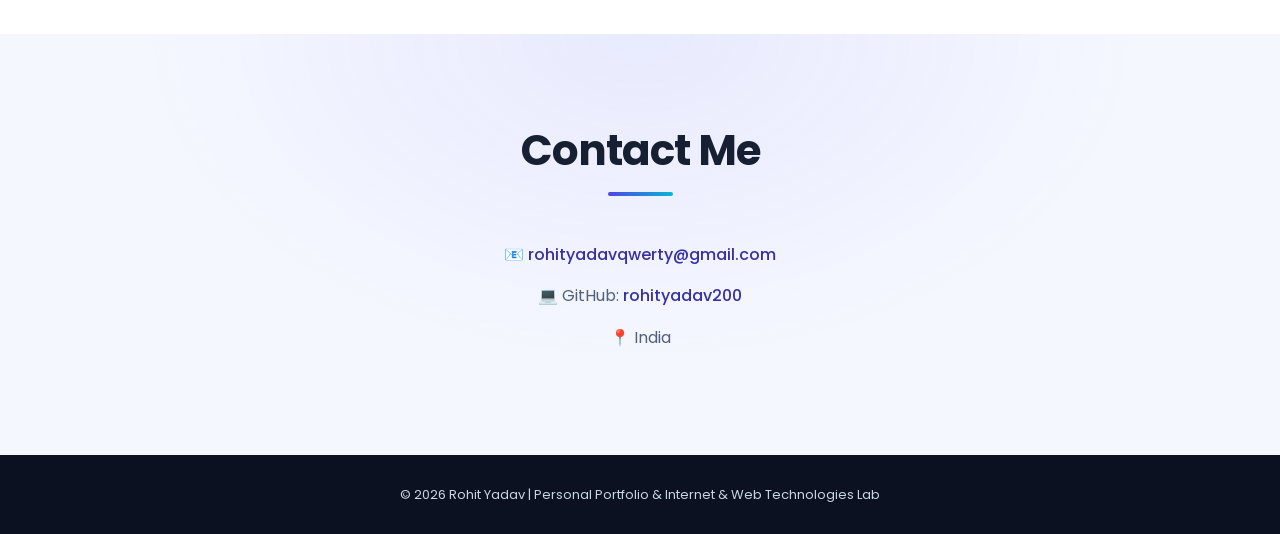
==== commit 8d2ad68d: "Update portfolio design and responsive layout" ====
--- a/index.html
+++ b/index.html
@@ -1,4 +1,4 @@
-```html
+
 <!DOCTYPE html>
 <html lang="en">
 <head>
@@ -346,4 +346,3 @@
     <script src="script.js"></script>
 </body>
 </html>
-```
--- a/style.css
+++ b/style.css
@@ -1,875 +1,906 @@
-html{
-    scroll-behavior: smooth;
-}
-/* Reset */
-*{
+
+/* =====================================================
+   ROHIT YADAV | PERSONAL PORTFOLIO
+   Modern responsive design — HTML + CSS
+===================================================== */
+
+/* ---------- Design Tokens ---------- */
+:root {
+    --primary: #4f46e5;
+    --primary-dark: #3730a3;
+    --secondary: #06b6d4;
+    --accent: #8b5cf6;
+    --text: #172033;
+    --muted: #64748b;
+    --background: #f5f7ff;
+    --surface: #ffffff;
+    --border: #e2e8f0;
+    --navy: #0b1120;
+    --success-bg: #dcfce7;
+    --success-text: #166534;
+    --shadow-sm: 0 4px 15px rgba(30, 41, 59, 0.06);
+    --shadow-md: 0 12px 35px rgba(30, 41, 59, 0.10);
+    --shadow-lg: 0 20px 50px rgba(79, 70, 229, 0.16);
+    --radius: 18px;
+    --transition: 0.3s ease;
+}
+
+/* ---------- Reset ---------- */
+* {
     margin: 0;
     padding: 0;
     box-sizing: border-box;
 }
 
-/* Body */
-body{
+html {
+    scroll-behavior: smooth;
+    scroll-padding-top: 30px;
+}
+
+body {
     font-family: "Poppins", sans-serif;
-    background:#f8fafc;
-    color:#111827;
-}
-/* Navbar */
-
-header{
-
-    position:sticky;
-
-    top:0;
-
-    z-index:1000;
-
-    background:white;
-
-    padding:20px 80px;
-
-    box-shadow:0 2px 10px rgba(0,0,0,.08);
-
-}
-nav{
+    background: var(--background);
+    color: var(--text);
+    line-height: 1.7;
+    overflow-x: hidden;
+}
+
+img {
+    display: block;
+    max-width: 100%;
+}
+
+a {
+    color: inherit;
+}
+
+button,
+input,
+textarea,
+select {
+    font: inherit;
+}
+
+::selection {
+    background: #c7d2fe;
+    color: var(--navy);
+}
+
+/* ---------- Navigation ---------- */
+nav {
+    position: sticky;
+    top: 0;
+    z-index: 1000;
+
     display: flex;
     justify-content: space-between;
     align-items: center;
-}
-
-nav ul{
+    gap: 25px;
+
+    padding: 18px clamp(20px, 6vw, 90px);
+
+    background: rgba(11, 17, 32, 0.96);
+    color: #ffffff;
+
+    border-bottom: 1px solid rgba(255, 255, 255, 0.08);
+    box-shadow: 0 8px 30px rgba(11, 17, 32, 0.12);
+    backdrop-filter: blur(16px);
+}
+
+nav h2 {
+    margin: 0;
+    font-size: 25px;
+    font-weight: 700;
+    white-space: nowrap;
+}
+
+.nav-brand {
+    color: #ffffff;
+    text-decoration: none;
+}
+
+.nav-brand:hover {
+    color: #a5b4fc;
+}
+
+nav ul {
+    display: flex;
+    align-items: center;
+    flex-wrap: wrap;
+    justify-content: flex-end;
+    gap: 22px;
     list-style: none;
+}
+
+nav ul li a {
+    position: relative;
+    display: inline-block;
+    padding: 5px 0;
+
+    color: #dbe4f0;
+    font-size: 13px;
+    font-weight: 500;
+    text-decoration: none;
+
+    transition: color var(--transition);
+}
+
+nav ul li a::after {
+    content: "";
+    position: absolute;
+    left: 0;
+    bottom: 0;
+    width: 0;
+    height: 2px;
+
+    background: linear-gradient(90deg, var(--secondary), #a78bfa);
+    border-radius: 5px;
+    transition: width var(--transition);
+}
+
+nav ul li a:hover,
+nav ul li a:focus-visible {
+    color: #ffffff;
+}
+
+nav ul li a:hover::after,
+nav ul li a:focus-visible::after {
+    width: 100%;
+}
+
+/* ---------- General Sections ---------- */
+main {
+    width: 100%;
+}
+
+section {
+    position: relative;
+    padding: 90px clamp(20px, 7vw, 100px);
+    scroll-margin-top: 30px;
+}
+
+section h2 {
+    position: relative;
+    margin-bottom: 45px;
+
+    color: var(--text);
+    font-size: clamp(30px, 4vw, 42px);
+    font-weight: 700;
+    line-height: 1.3;
+    text-align: center;
+    letter-spacing: -1px;
+}
+
+section h2::after {
+    content: "";
+    display: block;
+    width: 65px;
+    height: 4px;
+    margin: 14px auto 0;
+
+    background: linear-gradient(90deg, var(--primary), var(--secondary));
+    border-radius: 10px;
+}
+
+section p {
+    color: var(--muted);
+}
+
+/* ---------- Buttons ---------- */
+.btn {
+    display: inline-flex;
+    justify-content: center;
+    align-items: center;
+    gap: 8px;
+
+    padding: 12px 24px;
+    min-height: 46px;
+
+    border: 1px solid transparent;
+    border-radius: 10px;
+
+    background: linear-gradient(135deg, var(--primary), var(--accent));
+    color: #ffffff;
+
+    font-size: 14px;
+    font-weight: 600;
+    line-height: 1.4;
+    text-align: center;
+    text-decoration: none;
+
+    box-shadow: 0 6px 16px rgba(79, 70, 229, 0.18);
+    cursor: pointer;
+
+    transition:
+        transform var(--transition),
+        box-shadow var(--transition),
+        background var(--transition),
+        color var(--transition);
+}
+
+.btn:hover {
+    transform: translateY(-3px);
+    box-shadow: 0 12px 25px rgba(79, 70, 229, 0.25);
+}
+
+.btn:focus-visible,
+nav a:focus-visible {
+    outline: 3px solid var(--secondary);
+    outline-offset: 4px;
+}
+
+.btn-outline {
+    background: transparent;
+    color: var(--primary);
+    border: 1.5px solid #c7d2fe;
+    box-shadow: none;
+}
+
+.btn-outline:hover {
+    background: var(--primary);
+    border-color: var(--primary);
+    color: #ffffff;
+}
+
+/* ---------- Home / Hero ---------- */
+#home {
+    min-height: 85vh;
     display: flex;
-    gap: 25px;
-}
-
-nav a{
+    flex-direction: column;
+    justify-content: center;
+    align-items: center;
+
+    padding-top: 70px;
+    padding-bottom: 80px;
+    overflow: hidden;
+
+    text-align: center;
+    background:
+        radial-gradient(ellipse at 15% 20%, rgba(129, 140, 248, 0.17), transparent 35%),
+        radial-gradient(ellipse at 85% 70%, rgba(6, 182, 212, 0.13), transparent 35%),
+        linear-gradient(135deg, #f8faff, #eef2ff 55%, #f0fdfa);
+}
+
+#home::before,
+#home::after {
+    content: "";
+    position: absolute;
+    z-index: 0;
+    border-radius: 50%;
+    pointer-events: none;
+}
+
+#home::before {
+    width: 240px;
+    height: 240px;
+    top: 8%;
+    right: -100px;
+    border: 35px solid rgba(99, 102, 241, 0.07);
+}
+
+#home::after {
+    width: 180px;
+    height: 180px;
+    bottom: 5%;
+    left: -80px;
+    border: 28px solid rgba(6, 182, 212, 0.09);
+}
+
+#home > * {
+    position: relative;
+    z-index: 1;
+}
+
+#home img {
+    width: 210px;
+    height: 210px;
+    margin-bottom: 28px;
+
+    object-fit: cover;
+    object-position: center;
+    border-radius: 50%;
+    border: 6px solid #ffffff;
+
+    background: #e0e7ff;
+    box-shadow:
+        0 0 0 8px rgba(99, 102, 241, 0.09),
+        0 18px 45px rgba(30, 41, 59, 0.18);
+
+    transition: transform 0.4s ease, box-shadow 0.4s ease;
+}
+
+#home img:hover {
+    transform: scale(1.045) rotate(2deg);
+    box-shadow:
+        0 0 0 10px rgba(6, 182, 212, 0.12),
+        0 22px 50px rgba(79, 70, 229, 0.22);
+}
+
+#home h3 {
+    color: var(--primary);
+    font-size: 19px;
+    font-weight: 600;
+    letter-spacing: 2px;
+    text-transform: uppercase;
+}
+
+#home h1 {
+    margin: 8px 0;
+    font-size: clamp(42px, 7vw, 76px);
+    font-weight: 700;
+    line-height: 1.2;
+    letter-spacing: -2px;
+
+    background: linear-gradient(100deg, #3730a3, #6366f1 48%, #0891b2);
+    background-clip: text;
+    -webkit-background-clip: text;
+    -webkit-text-fill-color: transparent;
+}
+
+#home h2 {
+    margin: 12px 0;
+    color: #4338ca;
+    font-size: clamp(21px, 3vw, 29px);
+    font-weight: 600;
+}
+
+#home h2::after {
+    display: none;
+}
+
+#home p {
+    margin-top: 12px;
+    color: #526079;
+    font-size: clamp(15px, 2vw, 18px);
+}
+
+.buttons {
+    display: flex;
+    justify-content: center;
+    align-items: center;
+    flex-wrap: wrap;
+    gap: 16px;
+    margin-top: 30px;
+}
+
+/* ---------- About ---------- */
+#about {
+    background: #ffffff;
+}
+
+.about-container {
+    max-width: 950px;
+    margin: 0 auto;
+}
+
+.about-text {
+    padding: clamp(25px, 5vw, 45px);
+
+    background: linear-gradient(135deg, #ffffff, #f5f7ff);
+    border: 1px solid #e7eaff;
+    border-left: 5px solid var(--primary);
+    border-radius: var(--radius);
+
+    box-shadow: var(--shadow-md);
+    font-size: 16px;
+    line-height: 1.95;
+}
+
+.about-text p {
+    margin-bottom: 18px;
+}
+
+.about-text p:last-child {
+    margin-bottom: 0;
+}
+
+.about-text strong {
+    color: var(--primary-dark);
+}
+
+.about-card {
+    padding: 35px;
+    background: var(--surface);
+    border: 1px solid var(--border);
+    border-radius: var(--radius);
+    box-shadow: var(--shadow-sm);
+    transition: transform var(--transition);
+}
+
+.about-card:hover {
+    transform: translateY(-5px);
+}
+
+/* ---------- Education ---------- */
+#education {
+    background:
+        radial-gradient(ellipse at 100% 0%, rgba(99, 102, 241, 0.08), transparent 35%),
+        var(--background);
+}
+
+.education-card {
+    max-width: 850px;
+    margin: 22px auto;
+    padding: 28px 32px;
+
+    background: #ffffff;
+    border: 1px solid var(--border);
+    border-left: 5px solid var(--primary);
+    border-radius: 14px;
+
+    box-shadow: var(--shadow-sm);
+    transition: transform var(--transition), box-shadow var(--transition);
+}
+
+.education-card:hover {
+    transform: translateY(-5px);
+    box-shadow: var(--shadow-md);
+}
+
+.education-card h3 {
+    margin-bottom: 8px;
+    color: var(--primary-dark);
+    font-size: 19px;
+}
+
+.education-card p {
+    margin-bottom: 8px;
+}
+
+.education-card span {
+    display: inline-block;
+    padding: 4px 12px;
+    border-radius: 20px;
+    background: #eef2ff;
+    color: #4338ca;
+    font-size: 13px;
+    font-weight: 600;
+}
+
+/* ---------- Technical Skills ---------- */
+#skills {
+    background: #ffffff;
+}
+
+.skills-container {
+    display: flex;
+    flex-wrap: wrap;
+    justify-content: center;
+    gap: 18px;
+
+    max-width: 1000px;
+    margin: 0 auto;
+}
+
+.skill-card {
+    min-width: 125px;
+    padding: 19px 25px;
+
+    background: linear-gradient(135deg, #ffffff, #f4f6ff);
+    color: #334155;
+
+    border: 1px solid #e0e7ff;
+    border-radius: 13px;
+    box-shadow: var(--shadow-sm);
+
+    text-align: center;
+    font-size: 14px;
+    font-weight: 600;
+
+    transition: transform var(--transition), background var(--transition),
+                color var(--transition), box-shadow var(--transition);
+}
+
+.skill-card:hover {
+    transform: translateY(-6px);
+    background: linear-gradient(135deg, var(--primary), var(--accent));
+    color: #ffffff;
+    box-shadow: var(--shadow-lg);
+}
+
+/* ---------- Projects ---------- */
+#projects {
+    background:
+        radial-gradient(ellipse at 0% 100%, rgba(6, 182, 212, 0.08), transparent 35%),
+        var(--background);
+}
+
+.project-card {
+    max-width: 850px;
+    margin: 24px auto;
+    padding: 30px;
+
+    background: #ffffff;
+    border: 1px solid var(--border);
+    border-radius: var(--radius);
+    box-shadow: var(--shadow-sm);
+
+    transition: transform var(--transition), box-shadow var(--transition);
+}
+
+.project-card:hover {
+    transform: translateY(-5px);
+    box-shadow: var(--shadow-md);
+}
+
+.project-card h3 {
+    margin-bottom: 12px;
+    color: var(--primary-dark);
+    font-size: 21px;
+}
+
+.project-card p {
+    margin-bottom: 20px;
+}
+
+/* ---------- Web Lab ---------- */
+#weblab {
+    background: #ffffff;
+}
+
+.section-title {
+    max-width: 800px;
+    margin: 0 auto;
+    text-align: center;
+}
+
+.section-title h2 {
+    margin-bottom: 12px;
+}
+
+.section-title p {
+    margin-bottom: 25px;
+    color: var(--muted);
+    font-size: 17px;
+}
+
+.lab-container {
+    display: grid;
+    grid-template-columns: repeat(3, minmax(0, 1fr));
+    align-items: stretch;
+    gap: 24px;
+
+    max-width: 1250px;
+    margin: 35px auto 0;
+}
+
+.lab-card {
+    position: relative;
+    display: flex;
+    flex-direction: column;
+    align-items: flex-start;
+
+    min-width: 0;
+    padding: 26px;
+
+    background: linear-gradient(145deg, #ffffff, #f8faff);
+    border: 1px solid #e4e8f5;
+    border-radius: var(--radius);
+    box-shadow: var(--shadow-sm);
+
+    transition: transform var(--transition), box-shadow var(--transition),
+                border-color var(--transition);
+}
+
+.lab-card::before {
+    content: "";
+    position: absolute;
+    top: 0;
+    left: 22px;
+    right: 22px;
+    height: 3px;
+
+    background: linear-gradient(90deg, var(--primary), var(--secondary));
+    border-radius: 0 0 5px 5px;
+
+    opacity: 0.8;
+    transition: left var(--transition), right var(--transition);
+}
+
+.lab-card:hover {
+    transform: translateY(-7px);
+    border-color: #c7d2fe;
+    box-shadow: var(--shadow-lg);
+}
+
+.lab-card:hover::before {
+    left: 0;
+    right: 0;
+}
+
+.lab-card h3 {
+    margin: 8px 0 12px;
+    color: #1e293b;
+    font-size: 19px;
+    font-weight: 700;
+    line-height: 1.5;
+}
+
+.lab-card p {
+    flex: 1;
+    margin-bottom: 18px;
+    color: #64748b;
+    font-size: 14px;
+    line-height: 1.8;
+    overflow-wrap: anywhere;
+}
+
+.status {
+    display: inline-flex;
+    align-items: center;
+    gap: 5px;
+
+    margin: 0 0 22px;
+    padding: 6px 13px;
+
+    border-radius: 30px;
+    font-size: 12px;
+    font-weight: 600;
+}
+
+.completed {
+    background: var(--success-bg);
+    color: var(--success-text);
+}
+
+.progress {
+    background: #fef3c7;
+    color: #92400e;
+}
+
+.pending {
+    background: #e5e7eb;
+    color: #374151;
+}
+
+.lab-buttons {
+    display: flex;
+    flex-wrap: wrap;
+    gap: 10px;
+
+    width: 100%;
+    margin-top: auto;
+}
+
+.lab-buttons .btn {
+    flex: 1 1 120px;
+    min-width: 0;
+    padding: 11px 12px;
+    font-size: 12px;
+}
+
+/* ---------- Contact ---------- */
+#contact {
+    background:
+        radial-gradient(ellipse at 50% 0%, rgba(99, 102, 241, 0.09), transparent 55%),
+        var(--background);
+    text-align: center;
+}
+
+#contact p {
+    margin: 14px 0;
+    color: #526079;
+    font-size: 16px;
+    overflow-wrap: anywhere;
+}
+
+#contact a {
+    color: var(--primary-dark);
     text-decoration: none;
-    color: #111827;
     font-weight: 500;
 }
 
-nav a:hover{
-    color: #2563eb;
-}
-/* Hero Section */
-
-#home{
-    min-height:90vh;
-
-    display:flex;
-    flex-direction:column;
-
-    justify-content:center;
-    align-items:center;
-
-    text-align:center;
-
-    padding:40px;
-}
-#home h1{
-    font-size:60px;
-}
-
-#home h2{
-    color:#2563eb;
-    margin:10px 0;
-}
-
-#home p{
-    color:#6b7280;
-}
-.buttons{
-    display:flex;
-    justify-content:center;
-    align-items:center;
-    gap:20px;
-    margin-top:35px;
-}
-
-.btn{
-
-    background:#2563eb;
-    color:white;
-
-    text-decoration:none;
-
-    padding:12px 28px;
-
-    border-radius:8px;
-
-    transition:.3s;
-}
-
-.btn:hover{
-
-    background:#1d4ed8;
-
-}
-
-.btn-outline{
-
-    background:white;
-
-    color:#2563eb;
-
-    border:2px solid #2563eb;
-
-}
-#home h3{
-
-    color:#2563eb;
-
-    font-size:22px;
-
-}
-
-#home p{
-
-    margin-top:20px;
-
-    font-size:20px;
-
-}
-/* Profile Image */
-
-#home img{
-    width:220px;
-    height:220px;
-
-    object-fit:cover;
-
-    border-radius:50%;
-
-    border:6px solid white;
-
-    box-shadow:0 10px 30px rgba(0,0,0,.15);
-
-    margin-bottom:25px;
-}
-#home img:hover{
-    transform: scale(1.05);
-    transition: .4s;
-}
-#home h1{
-    font-size:72px;
-    font-weight:700;
-
-    background: linear-gradient(90deg,#2563eb,#0f172a);
-
-    -webkit-background-clip:text;
-
-    -webkit-text-fill-color:transparent;
-}
-/* ================= ABOUT ================= */
-
-#about{
-
-    padding:100px 80px;
-
-    background:white;
-
-}
-
-#about h2{
-
-    text-align:center;
-
-    font-size:40px;
-
-    margin-bottom:50px;
-
-    color:#111827;
-
-}
-
-.about-container{
-
-    max-width:900px;
-
-    margin:auto;
-
-}
-
-.about-text{
-
-    background:#f8fafc;
-
-    padding:40px;
-
-    border-radius:15px;
-
-    box-shadow:0 10px 30px rgba(0,0,0,.08);
-
-    line-height:1.8;
-
-    font-size:18px;
-
-}
-/* ================= EDUCATION ================= */
-
-#education{
-
-    padding:100px 80px;
-
-    background:#f8fafc;
-
-}
-
-#education h2{
-
-    text-align:center;
-
-    font-size:40px;
-
-    margin-bottom:50px;
-
-}
-
-.education-card{
-
-    background: white;
-
-    padding: 30px;
-
-    border-radius: 15px;
-
-    box-shadow: 0 15px 40px rgba(15, 23, 42, 0.08);
-
-    transition: 0.35s;
-
-    cursor: pointer;
-
-}
-
-.education-card:hover{
-
-    transform: translateY(-10px);
-
-    box-shadow: 0 20px 40px rgba(0,0,0,0.15);
-
-}
-.education-card h3{
-
-    color:#2563eb;
-
-}
-
-.education-card span{
-
-    color:gray;
-
-}
-/* ================= SKILLS ================= */
-
-#skills{
-
-    padding:100px 80px;
-
-    background:white;
-
-}
-
-#skills h2{
-
-    text-align:center;
-
-    margin-bottom:50px;
-
-    font-size:40px;
-
-}
-
-.skills-container{
-
-    display:flex;
-
-    flex-wrap:wrap;
-
-    justify-content:center;
-
-    gap:25px;
-
-}
-
-.skill-card{
-
-    background: white;
-
-    padding: 25px;
-
-    border-radius: 15px;
-
+#contact a:hover {
+    color: #0891b2;
+    text-decoration: underline;
+}
+
+/* ---------- Footer ---------- */
+footer {
+    padding: 28px 20px;
+    background: var(--navy);
+    color: #ffffff;
     text-align: center;
-
-    box-shadow: 0 15px 40px rgba(15,23,42,.08);
-
-    transition: .35s;
-
-    cursor: pointer;
-
-}
-
-.skill-card:hover{
-
-    transform: translateY(-10px);
-
-    background: var(--primary);
-
-    color: yellowgreen;
-
-}
-.about-card{
-
-    background: white;
-
-    padding: 35px;
-
-    border-radius: 15px;
-
-    box-shadow: 0 15px 40px rgba(15,23,42,.08);
-
-    transition: .35s;
-
-}
-.about-card:hover{
-
-    transform: translateY(-8px);
-
-}
-/* ================= WEB LAB ================= */
-.lab-container{
-
-    display:grid;
-
-    grid-template-columns:repeat(auto-fit,minmax(300px,1fr));
-
-    gap:30px;
-
-    margin-top:50px;
-
-}
-#weblab{
-
-    padding:100px 80px;
-
-    background:white;
-
-}
-
-#weblab h2{
-
-    text-align:center;
-
-    margin-bottom:50px;
-
-}
-
-.lab-card{
-
-    background: white;
-
-    padding: 30px;
-
-    border-radius: 15px;
-
-    box-shadow: 0 15px 40px rgba(15,23,42,.08);
-
-    transition: .35s;
-
-    cursor: pointer;
-
-}
-.lab-card:hover{
-
-    transform: translateY(-10px);
-
-    box-shadow: 0 20px 40px rgba(0,0,0,.15);
-
-}
-.lab-card p{
-
-    color:#555;
-
-    margin-bottom:20px;
-
-}
-.status{
-
-    display:inline-block;
-
-    padding:8px 18px;
-
-    border-radius:30px;
-
-    font-size:14px;
-
-    margin-bottom:20px;
-
-}
-.completed{
-
-    background:#dcfce7;
-
-    color:#166534;
-
-}
-.progress{
-
-    background:#fef3c7;
-
-    color:#92400e;
-
-}
-.lab-buttons{
-
-    display:flex;
-
-    gap:15px;
-
-}
-.pending{
-
-    background:#e5e7eb;
-
-    color:#374151;
-
-}
-/* ================= PROJECTS ================= */
-
-#projects{
-
-    padding:100px 80px;
-
-    background:#f8fafc;
-
-}
-
-#projects h2{
-
-    text-align:center;
-
-    margin-bottom:50px;
-
-}
-
-.project-card{
-
-    background: white;
-
-    max-width: 800px;
-
-    margin: 25px auto;
-
-    padding: 30px;
-
-    border-radius: 15px;
-
-    box-shadow: 0 15px 40px rgba(15, 23, 42, 0.08);
-
-    transition: 0.35s;
-
-    cursor: pointer;
-
-}
-.project-card:hover{
-
-    transform: translateY(-10px);
-
-    box-shadow: 0 20px 40px rgba(0, 0, 0, 0.15);
-
-}
-/* ================= CONTACT ================= */
-
-#contact{
-
-    padding:100px 80px;
-
-    background:#f8fafc;
-
-    text-align:center;
-
-}
-/* ================= FOOTER ================= */
-
-footer{
-    background: #111827;
-    color: white;
-    text-align: center;
-    padding: 30px 20px;
-}
-
-footer p:first-child{
-    font-size: 18px;
-    font-weight: 600;
-    margin-bottom: 8px;
-}
-
-footer p:last-child{
-    font-size: 14px;
+}
+
+footer p {
     color: #cbd5e1;
-}
-section h2{
-
-    font-size:40px;
-
-    text-align:center;
-
-    margin-bottom:50px;
-
-    color:#2563eb;
-
-    position:relative;
-
-}
-
-section h2::after{
-
-    content:"";
-
-    width:70px;
-
-    height:4px;
-
-    background:#2563eb;
-
-    display:block;
-
-    margin:12px auto;
-
-    border-radius:10px;
-
-}
-.education-card,
-.project-card,
-.lab-card{
-
-    transition:.35s;
-
-}
-
-.education-card:hover,
-.project-card:hover,
-.lab-card:hover{
-
-    transform:translateY(-8px);
-
-    box-shadow:0 15px 35px rgba(0,0,0,.15);
-
-}
-#contact p{
-
-    margin:15px 0;
-
-    font-size:18px;
-
-}
-#home{
-
-    animation:fadeUp 1s ease;
-
-}
-
-@keyframes fadeUp{
-
-    from{
-
-        opacity:0;
-
-        transform:translateY(40px);
-
-    }
-
-    to{
-
-        opacity:1;
-
-        transform:translateY(0);
-
-    }
-
-}
-
-nav ul li a{
-
-    position: relative;
-
-    transition: .3s;
-
-}
-
-nav ul li a::after{
-
-    content: "";
-
-    position: absolute;
-
-    left: 0;
-
-    bottom: -6px;
-
-    width: 0;
-
-    height: 3px;
-
-    background: var(--primary);
-
-    transition: .3s;
-
-}
-
-nav ul li a{
-
-    position: relative;
-
-    transition: .3s;
-
-}
-
-nav ul li a::after{
-
-    content: "";
-
-    position: absolute;
-
-    left: 0;
-
-    bottom: -6px;
-
-    width: 0;
-
-    height: 3px;
-
-    background: var(--primary);
-
-    transition: .3s;
-
-}
-
-nav ul li a{
-
-    position: relative;
-
-    transition: .3s;
-
-}
-
-nav ul li a::after{
-
-    content: "";
-
-    position: absolute;
-
-    left: 0;
-
-    bottom: -6px;
-
-    width: 0;
-
-    height: 3px;
-
-    background: var(--primary);
-
-    transition: .3s;
-
-}
-
-
-
-/* media */
-@media(max-width:768px){
-
-nav{
-
-    flex-direction:column;
-
-}
-
-nav ul{
-
-    flex-direction:column;
-
-    margin-top:20px;
-
-}
-
-header{
-
-    padding:20px;
-
-}
-
-#home h1{
-
-    font-size:42px;
-
-}
-
-.buttons{
-
-    flex-direction:column;
-
-}
-
-#about,
-#education,
-#skills,
-#projects,
-#weblab,
-#contact{
-
-    padding:70px 25px;
-
-}
-
-}
-nav ul li a{
-
-    position: relative;
-
-    transition: .3s;
-
-}
-
-nav ul li a::after{
-
-    content: "";
-
-    position: absolute;
-
-    left: 0;
-
-    bottom: -6px;
-
-    width: 0;
-
-    height: 3px;
-
-    background: var(--primary);
-
-    transition: .3s;
-
-}
-
-nav ul li a:hover::after{
-
-    width: 100%;
-
-}
-section{
-
-    animation: fadeUp .8s ease;
-
-}
-
-@keyframes fadeUp{
-
-    from{
-
-        opacity:0;
-
-        transform:translateY(40px);
-
-    }
-
-    to{
-
-        opacity:1;
-
-        transform:translateY(0);
-
-    }
-
-}
-.btn{
-
-    transition:.3s;
-
-}
-
-.btn:hover{
-
-    transform:translateY(-4px);
-
-    box-shadow:0 12px 25px rgba(37,99,235,.3);
-
-}
-
-/* =========================
-   Responsive Design
-========================= */
-
+    font-size: 13px;
+    line-height: 1.8;
+}
+
+/* ---------- Animations ---------- */
+@keyframes fadeUp {
+    from {
+        opacity: 0;
+        transform: translateY(18px);
+    }
+
+    to {
+        opacity: 1;
+        transform: translateY(0);
+    }
+}
+
+#home > * {
+    animation: fadeUp 0.65s ease both;
+}
+
+#home > *:nth-child(1) { animation-delay: 0.05s; }
+#home > *:nth-child(2) { animation-delay: 0.12s; }
+#home > *:nth-child(3) { animation-delay: 0.19s; }
+#home > *:nth-child(4) { animation-delay: 0.26s; }
+#home > *:nth-child(5) { animation-delay: 0.33s; }
+#home > *:nth-child(6) { animation-delay: 0.40s; }
+
+/* ---------- Responsive: Tablets ---------- */
+@media (max-width: 1050px) {
+    nav {
+        padding: 16px 25px;
+    }
+
+    nav ul {
+        gap: 14px;
+    }
+
+    nav ul li a {
+        font-size: 12px;
+    }
+
+    .lab-container {
+        grid-template-columns: repeat(2, minmax(0, 1fr));
+    }
+}
+
+/* ---------- Responsive: Mobile ---------- */
 @media (max-width: 768px) {
-
-    nav{
-
+    nav {
+        position: relative;
         flex-direction: column;
-
+        gap: 12px;
         padding: 20px;
-
-    }
-
-    nav ul{
-
+    }
+
+    nav h2 {
+        font-size: 24px;
+    }
+
+    nav ul {
+        justify-content: center;
+        gap: 8px 16px;
+    }
+
+    nav ul li a {
+        font-size: 13px;
+    }
+
+    section {
+        padding: 65px 22px;
+    }
+
+    section h2 {
+        font-size: 32px;
+        margin-bottom: 35px;
+    }
+
+    #home {
+        min-height: auto;
+        padding: 65px 20px 75px;
+    }
+
+    #home img {
+        width: 175px;
+        height: 175px;
+    }
+
+    #home h1 {
+        font-size: clamp(40px, 10vw, 58px);
+        letter-spacing: -1px;
+        overflow-wrap: anywhere;
+    }
+
+    #home h3 {
+        font-size: 16px;
+    }
+
+    #home p {
+        font-size: 15px;
+    }
+
+    .buttons {
+        gap: 12px;
+    }
+
+    .about-text {
+        padding: 25px;
+        font-size: 15px;
+    }
+
+    .education-card,
+    .project-card {
+        padding: 24px;
+    }
+
+    .education-card h3,
+    .project-card h3 {
+        font-size: 18px;
+    }
+
+    .skills-container {
+        gap: 12px;
+    }
+
+    .skill-card {
+        min-width: 110px;
+        padding: 15px 18px;
+    }
+
+    .lab-container {
+        grid-template-columns: 1fr;
+        gap: 20px;
+    }
+
+    .lab-card {
+        padding: 25px;
+    }
+
+    .lab-buttons .btn {
+        flex: 1 1 130px;
+        font-size: 13px;
+    }
+
+    #contact p {
+        font-size: 15px;
+    }
+}
+
+/* ---------- Small Phones ---------- */
+@media (max-width: 400px) {
+    nav ul {
+        gap: 8px 12px;
+    }
+
+    nav ul li a {
+        font-size: 12px;
+    }
+
+    section {
+        padding: 55px 16px;
+    }
+
+    #home h1 {
+        font-size: 38px;
+    }
+
+    .lab-card,
+    .project-card,
+    .education-card {
+        padding: 20px;
+    }
+
+    .lab-buttons {
         flex-direction: column;
-
-        gap: 15px;
-
-        margin-top: 20px;
-
-    }
-
-    #home{
-
-        padding: 50px 20px;
-
-        text-align: center;
-
-    }
-
-    #home img{
-
-        width: 180px;
-
-        height: 180px;
-
-    }
-
-    .buttons{
-
-        flex-direction: column;
-
-        align-items: center;
-
-    }
-
-    .skills-container{
-
-        grid-template-columns: 1fr;
-
-    }
-
-    .lab-container{
-
-        grid-template-columns: 1fr;
-
-    }
-
-    .education-container{
-
-        grid-template-columns: 1fr;
-
-    }
-
-    .projects-container{
-
-        grid-template-columns: 1fr;
-
-    }
-
-}
-.btn-outline:hover {
-    background: white;
-    color: #2563eb;
-    border-color: #2563eb;
-}
+    }
+
+    .lab-buttons .btn {
+        width: 100%;
+    }
+
+    .skill-card {
+        min-width: 95px;
+        padding: 13px;
+        font-size: 13px;
+    }
+}
+
+/* ---------- Accessibility ---------- */
+@media (prefers-reduced-motion: reduce) {
+    *,
+    *::before,
+    *::after {
+        scroll-behavior: auto !important;
+        animation-duration: 0.01ms !important;
+        animation-iteration-count: 1 !important;
+        transition-duration: 0.01ms !important;
+    }
+}
